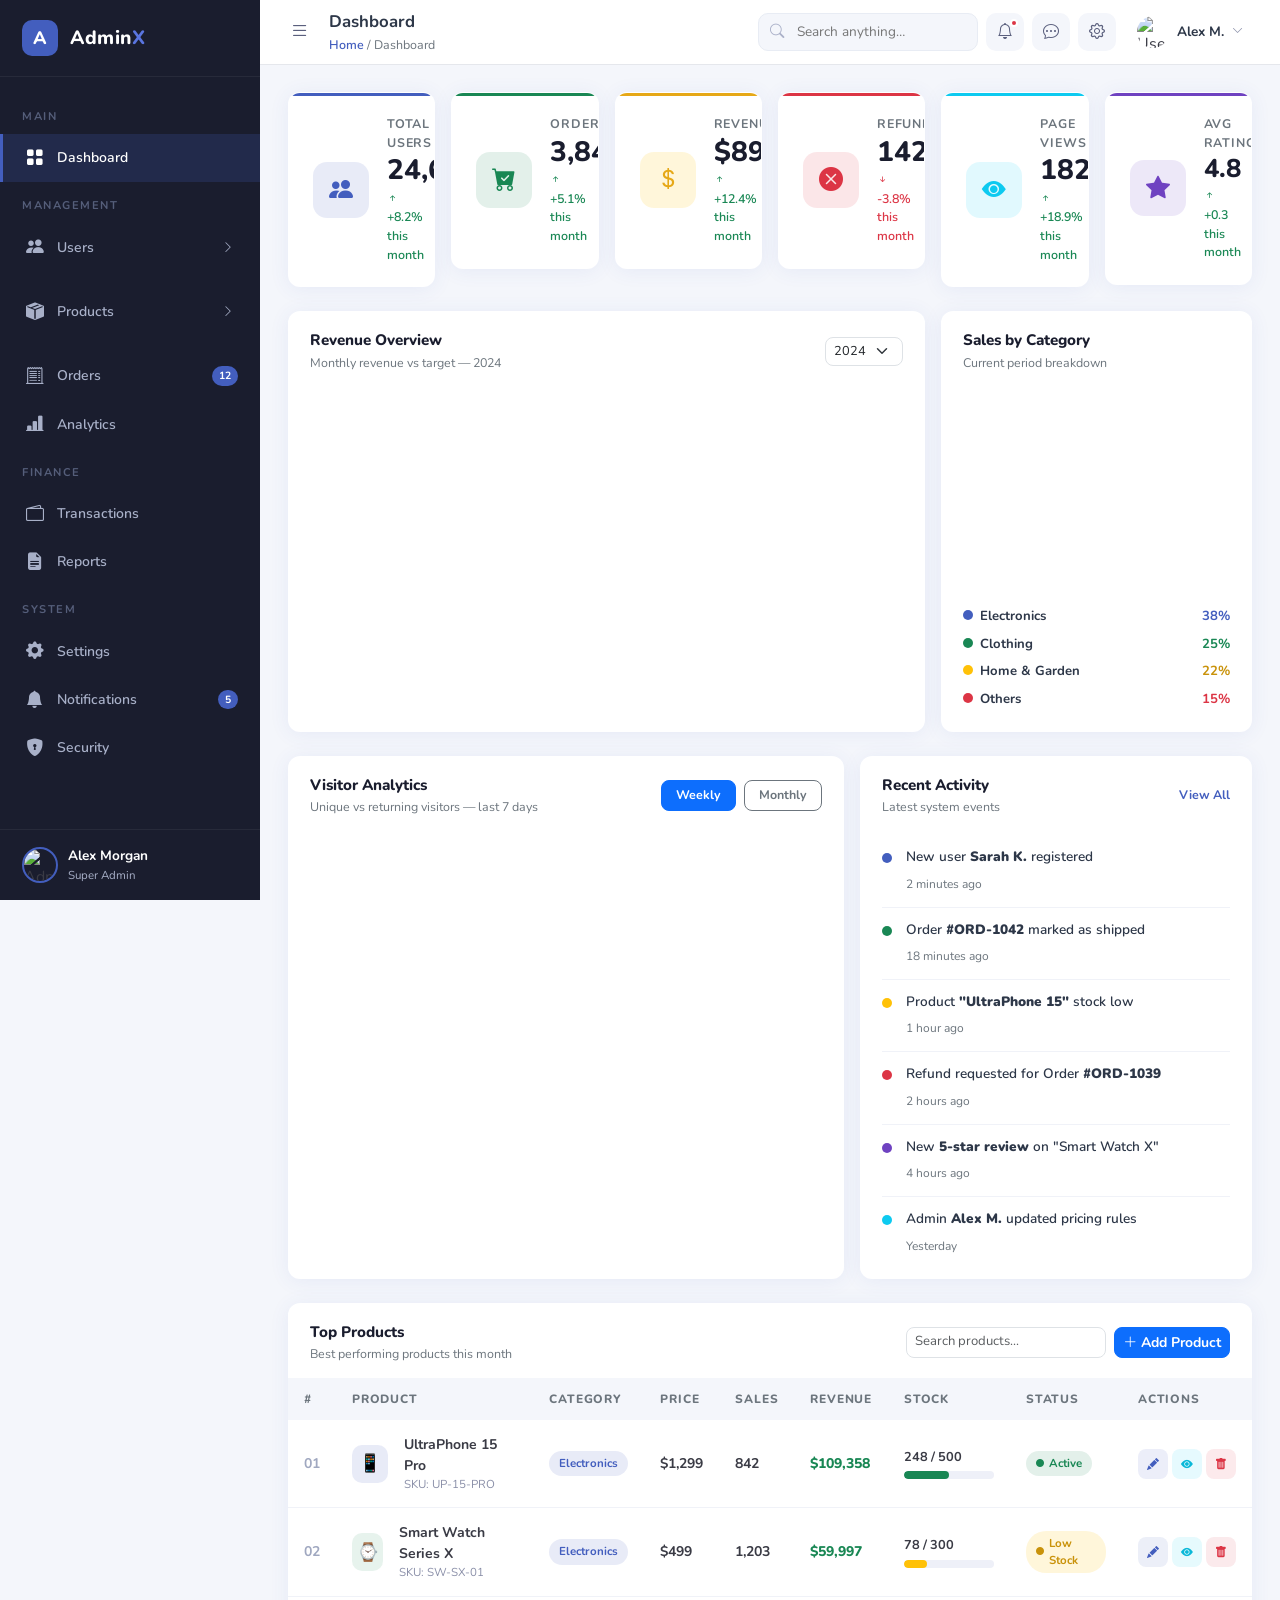
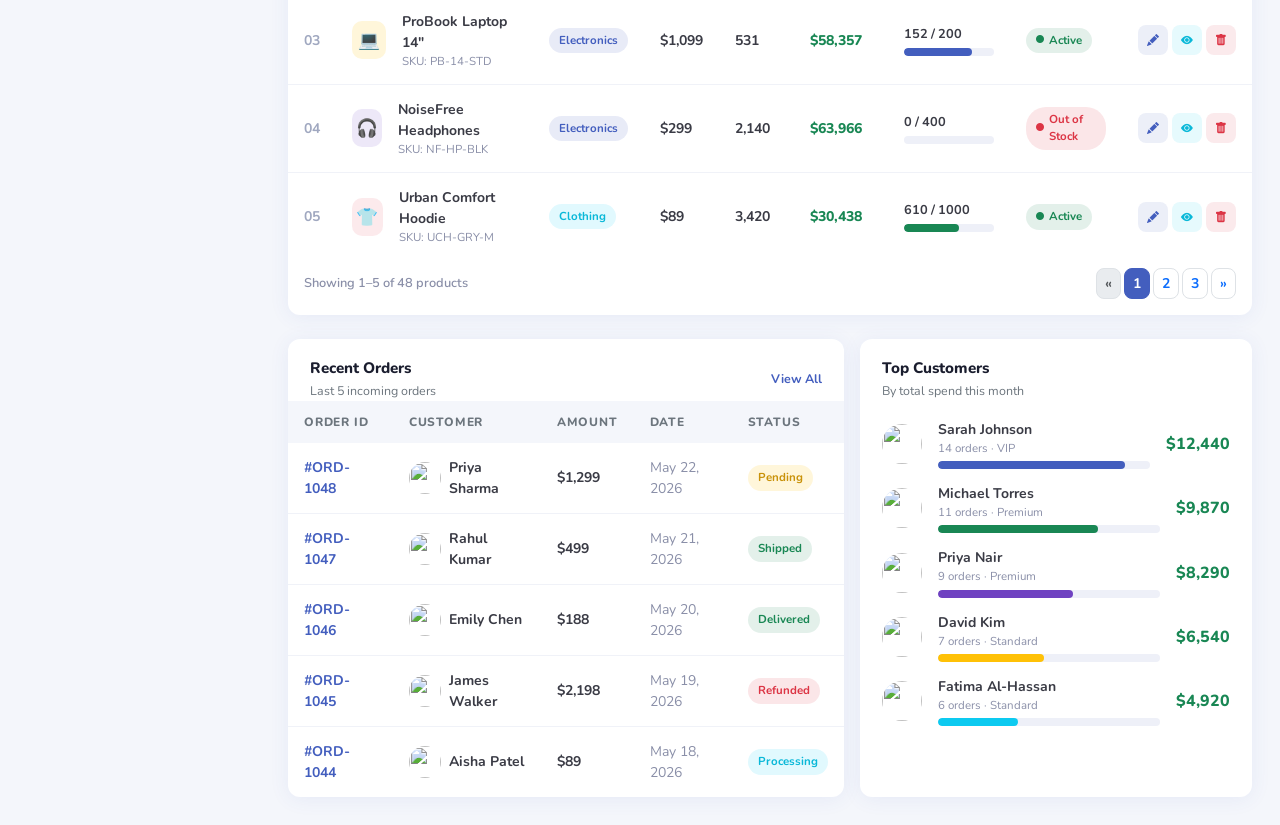
==== dashboard.html @ 07b55ab6 "Initial project upload" ====
<!DOCTYPE html>
<html lang="en">
<head>
  <meta charset="UTF-8" />
  <meta name="viewport" content="width=device-width, initial-scale=1.0" />
  <title>Dashboard – AdminX</title>

  <!-- Google Fonts -->
  <link rel="preconnect" href="https://fonts.googleapis.com" />
  <link rel="preconnect" href="https://fonts.gstatic.com" crossorigin />
  <link href="https://fonts.googleapis.com/css2?family=Nunito:wght@400;500;600;700;800&display=swap" rel="stylesheet" />

  <!-- Bootstrap 5 -->
  <link href="https://cdn.jsdelivr.net/npm/bootstrap@5.3.3/dist/css/bootstrap.min.css" rel="stylesheet" />
  <!-- Bootstrap Icons -->
  <link href="https://cdn.jsdelivr.net/npm/bootstrap-icons@1.11.3/font/bootstrap-icons.min.css" rel="stylesheet" />

  <!-- Custom CSS -->
  <link rel="stylesheet" href="css/style.css" />
</head>
<body>

<!-- Sidebar Overlay (mobile) -->
<div class="sidebar-overlay" id="sidebarOverlay"></div>

<!-- ===== SIDEBAR ===== -->
<aside id="sidebar">
  <div class="sidebar-brand">
    <div class="brand-logo">A</div>
    <div class="brand-name">Admin<span>X</span></div>
  </div>

  <nav class="sidebar-menu">
    <div class="menu-section-title">Main</div>

    <div class="sidebar-item">
      <a href="dashboard.html" class="sidebar-link active">
        <i class="bi bi-grid-fill"></i>
        <span>Dashboard</span>
      </a>
    </div>

    <div class="menu-section-title">Management</div>

    <div class="sidebar-item">
      <a href="#" class="sidebar-link" data-submenu>
        <i class="bi bi-people-fill"></i>
        <span>Users</span>
        <i class="bi bi-chevron-right arrow"></i>
      </a>
      <ul class="sidebar-submenu">
        <li class="sidebar-item"><a href="#" class="sidebar-link"><span>All Users</span></a></li>
        <li class="sidebar-item"><a href="#" class="sidebar-link"><span>Add User</span></a></li>
        <li class="sidebar-item"><a href="#" class="sidebar-link"><span>Roles</span></a></li>
      </ul>
    </div>

    <div class="sidebar-item">
      <a href="#" class="sidebar-link" data-submenu>
        <i class="bi bi-box-seam-fill"></i>
        <span>Products</span>
        <i class="bi bi-chevron-right arrow"></i>
      </a>
      <ul class="sidebar-submenu">
        <li class="sidebar-item"><a href="#" class="sidebar-link"><span>Product List</span></a></li>
        <li class="sidebar-item"><a href="#" class="sidebar-link"><span>Add Product</span></a></li>
        <li class="sidebar-item"><a href="#" class="sidebar-link"><span>Categories</span></a></li>
      </ul>
    </div>

    <div class="sidebar-item">
      <a href="#" class="sidebar-link">
        <i class="bi bi-receipt-cutoff"></i>
        <span>Orders</span>
        <span class="badge-sidebar">12</span>
      </a>
    </div>

    <div class="sidebar-item">
      <a href="#" class="sidebar-link">
        <i class="bi bi-bar-chart-line-fill"></i>
        <span>Analytics</span>
      </a>
    </div>

    <div class="menu-section-title">Finance</div>

    <div class="sidebar-item">
      <a href="#" class="sidebar-link">
        <i class="bi bi-wallet2"></i>
        <span>Transactions</span>
      </a>
    </div>

    <div class="sidebar-item">
      <a href="#" class="sidebar-link">
        <i class="bi bi-file-earmark-text-fill"></i>
        <span>Reports</span>
      </a>
    </div>

    <div class="menu-section-title">System</div>

    <div class="sidebar-item">
      <a href="#" class="sidebar-link">
        <i class="bi bi-gear-fill"></i>
        <span>Settings</span>
      </a>
    </div>

    <div class="sidebar-item">
      <a href="#" class="sidebar-link">
        <i class="bi bi-bell-fill"></i>
        <span>Notifications</span>
        <span class="badge-sidebar">5</span>
      </a>
    </div>

    <div class="sidebar-item">
      <a href="#" class="sidebar-link">
        <i class="bi bi-shield-lock-fill"></i>
        <span>Security</span>
      </a>
    </div>
  </nav>

  <div class="sidebar-footer">
    <div class="sidebar-user">
      <img src="https://i.pravatar.cc/80?img=12" alt="Admin" />
      <div class="user-info">
        <div class="name">Alex Morgan</div>
        <div class="role">Super Admin</div>
      </div>
    </div>
  </div>
</aside>
<!-- ===== END SIDEBAR ===== -->

<!-- ===== MAIN CONTENT ===== -->
<div id="main-content">

  <!-- ── TOPBAR ── -->
  <header id="topbar">
    <div class="topbar-left">
      <button class="sidebar-toggle" id="sidebarToggle" data-bs-toggle="tooltip" title="Toggle Sidebar">
        <i class="bi bi-list"></i>
      </button>
      <div>
        <div class="page-title">Dashboard</div>
        <div class="breadcrumb-custom">
          <a href="#">Home</a> / <span>Dashboard</span>
        </div>
      </div>
    </div>

    <div class="topbar-right">
      <div class="topbar-search">
        <i class="bi bi-search"></i>
        <input type="text" placeholder="Search anything…" />
      </div>

      <!-- Notifications -->
      <div style="position:relative;">
        <button class="topbar-btn" id="notifBtn" data-bs-toggle="tooltip" title="Notifications">
          <i class="bi bi-bell"></i>
          <span class="notif-dot"></span>
        </button>
        <div class="notif-dropdown" id="notifDropdown">
          <div class="notif-header">
            <h6>Notifications</h6>
            <a href="#">Mark all read</a>
          </div>
          <div class="notif-item">
            <div class="notif-icon" style="background:rgba(67,94,190,.12);color:#435ebe;">
              <i class="bi bi-person-check-fill"></i>
            </div>
            <div class="notif-text">
              <p>New user registered</p>
              <span>2 minutes ago</span>
            </div>
          </div>
          <div class="notif-item">
            <div class="notif-icon" style="background:rgba(25,135,84,.12);color:#198754;">
              <i class="bi bi-cart-check-fill"></i>
            </div>
            <div class="notif-text">
              <p>Order #1042 confirmed</p>
              <span>15 minutes ago</span>
            </div>
          </div>
          <div class="notif-item">
            <div class="notif-icon" style="background:rgba(220,53,69,.12);color:#dc3545;">
              <i class="bi bi-exclamation-triangle-fill"></i>
            </div>
            <div class="notif-text">
              <p>Server CPU spike detected</p>
              <span>1 hour ago</span>
            </div>
          </div>
          <div class="notif-item">
            <div class="notif-icon" style="background:rgba(255,193,7,.15);color:#e6a817;">
              <i class="bi bi-star-fill"></i>
            </div>
            <div class="notif-text">
              <p>New 5-star review received</p>
              <span>3 hours ago</span>
            </div>
          </div>
          <div style="padding:10px 18px; text-align:center;">
            <a href="#" style="font-size:.8rem;color:var(--primary);font-weight:700;">View all notifications</a>
          </div>
        </div>
      </div>

      <a href="#" class="topbar-btn" data-bs-toggle="tooltip" title="Messages">
        <i class="bi bi-chat-dots"></i>
      </a>
      <a href="#" class="topbar-btn" data-bs-toggle="tooltip" title="Settings">
        <i class="bi bi-gear"></i>
      </a>

      <div class="topbar-user">
        <img src="https://i.pravatar.cc/80?img=12" alt="User" />
        <span class="uname d-none d-sm-inline">Alex M.</span>
        <i class="bi bi-chevron-down" style="font-size:.7rem;color:#8a8fa8;"></i>
      </div>
    </div>
  </header>
  <!-- ── END TOPBAR ── -->

  <!-- ── PAGE CONTENT ── -->
  <main class="page-content">

    <!-- ══ ROW 1: STAT CARDS ══ -->
    <div class="row g-3 mb-4">
      <div class="col-6 col-xl-2">
        <div class="stat-card stat-primary">
          <div class="stat-icon"><i class="bi bi-people-fill"></i></div>
          <div class="stat-body">
            <div class="stat-label">Total Users</div>
            <div class="stat-value" data-target="24,680" data-prefix="">0</div>
            <div class="stat-change up"><i class="bi bi-arrow-up-short"></i>+8.2% this month</div>
          </div>
        </div>
      </div>
      <div class="col-6 col-xl-2">
        <div class="stat-card stat-success">
          <div class="stat-icon"><i class="bi bi-cart-check-fill"></i></div>
          <div class="stat-body">
            <div class="stat-label">Orders</div>
            <div class="stat-value" data-target="3842">0</div>
            <div class="stat-change up"><i class="bi bi-arrow-up-short"></i>+5.1% this month</div>
          </div>
        </div>
      </div>
      <div class="col-6 col-xl-2">
        <div class="stat-card stat-warning">
          <div class="stat-icon"><i class="bi bi-currency-dollar"></i></div>
          <div class="stat-body">
            <div class="stat-label">Revenue</div>
            <div class="stat-value" data-target="89240" data-prefix="$">0</div>
            <div class="stat-change up"><i class="bi bi-arrow-up-short"></i>+12.4% this month</div>
          </div>
        </div>
      </div>
      <div class="col-6 col-xl-2">
        <div class="stat-card stat-danger">
          <div class="stat-icon"><i class="bi bi-x-circle-fill"></i></div>
          <div class="stat-body">
            <div class="stat-label">Refunds</div>
            <div class="stat-value" data-target="142">0</div>
            <div class="stat-change down"><i class="bi bi-arrow-down-short"></i>-3.8% this month</div>
          </div>
        </div>
      </div>
      <div class="col-6 col-xl-2">
        <div class="stat-card stat-info">
          <div class="stat-icon"><i class="bi bi-eye-fill"></i></div>
          <div class="stat-body">
            <div class="stat-label">Page Views</div>
            <div class="stat-value" data-target="182000">0</div>
            <div class="stat-change up"><i class="bi bi-arrow-up-short"></i>+18.9% this month</div>
          </div>
        </div>
      </div>
      <div class="col-6 col-xl-2">
        <div class="stat-card stat-purple">
          <div class="stat-icon"><i class="bi bi-star-fill"></i></div>
          <div class="stat-body">
            <div class="stat-label">Avg Rating</div>
            <div class="stat-value" data-target="4.8" style="font-size:1.6rem;">0</div>
            <div class="stat-change up"><i class="bi bi-arrow-up-short"></i>+0.3 this month</div>
          </div>
        </div>
      </div>
    </div>

    <!-- ══ ROW 2: REVENUE CHART + DONUT ══ -->
    <div class="row g-3 mb-4">
      <div class="col-lg-8">
        <div class="card-custom h-100">
          <div class="card-header-custom">
            <div>
              <div class="card-title">Revenue Overview</div>
              <div class="card-subtitle">Monthly revenue vs target — 2024</div>
            </div>
            <div class="d-flex gap-2">
              <select class="form-select form-select-sm" style="width:auto;font-family:Nunito;font-size:.8rem;border-radius:8px;">
                <option>2024</option>
                <option>2023</option>
              </select>
            </div>
          </div>
          <div class="card-body-custom">
            <div class="chart-wrap" style="height:260px;">
              <canvas id="revenueChart"></canvas>
            </div>
          </div>
        </div>
      </div>

      <div class="col-lg-4">
        <div class="card-custom h-100">
          <div class="card-header-custom">
            <div>
              <div class="card-title">Sales by Category</div>
              <div class="card-subtitle">Current period breakdown</div>
            </div>
          </div>
          <div class="card-body-custom d-flex flex-column align-items-center">
            <div class="chart-wrap" style="height:200px;width:200px;">
              <canvas id="donutChart"></canvas>
            </div>
            <div class="w-100 mt-3">
              <div class="d-flex justify-content-between align-items-center mb-2">
                <span style="font-size:.82rem;font-weight:700;color:#2d3748;"><span style="display:inline-block;width:10px;height:10px;border-radius:50%;background:#435ebe;margin-right:7px;"></span>Electronics</span>
                <span style="font-size:.82rem;font-weight:700;color:#435ebe;">38%</span>
              </div>
              <div class="d-flex justify-content-between align-items-center mb-2">
                <span style="font-size:.82rem;font-weight:700;color:#2d3748;"><span style="display:inline-block;width:10px;height:10px;border-radius:50%;background:#198754;margin-right:7px;"></span>Clothing</span>
                <span style="font-size:.82rem;font-weight:700;color:#198754;">25%</span>
              </div>
              <div class="d-flex justify-content-between align-items-center mb-2">
                <span style="font-size:.82rem;font-weight:700;color:#2d3748;"><span style="display:inline-block;width:10px;height:10px;border-radius:50%;background:#ffc107;margin-right:7px;"></span>Home &amp; Garden</span>
                <span style="font-size:.82rem;font-weight:700;color:#c9920a;">22%</span>
              </div>
              <div class="d-flex justify-content-between align-items-center">
                <span style="font-size:.82rem;font-weight:700;color:#2d3748;"><span style="display:inline-block;width:10px;height:10px;border-radius:50%;background:#dc3545;margin-right:7px;"></span>Others</span>
                <span style="font-size:.82rem;font-weight:700;color:#dc3545;">15%</span>
              </div>
            </div>
          </div>
        </div>
      </div>
    </div>

    <!-- ══ ROW 3: VISITORS CHART + ACTIVITY ══ -->
    <div class="row g-3 mb-4">
      <div class="col-lg-7">
        <div class="card-custom h-100">
          <div class="card-header-custom">
            <div>
              <div class="card-title">Visitor Analytics</div>
              <div class="card-subtitle">Unique vs returning visitors — last 7 days</div>
            </div>
            <div class="d-flex gap-2">
              <button class="btn btn-sm btn-primary" style="border-radius:8px;font-family:Nunito;font-weight:700;font-size:.78rem;padding:5px 14px;">Weekly</button>
              <button class="btn btn-sm btn-outline-secondary" style="border-radius:8px;font-family:Nunito;font-weight:700;font-size:.78rem;padding:5px 14px;">Monthly</button>
            </div>
          </div>
          <div class="card-body-custom">
            <div class="chart-wrap" style="height:220px;">
              <canvas id="visitorsChart"></canvas>
            </div>
          </div>
        </div>
      </div>

      <div class="col-lg-5">
        <div class="card-custom h-100">
          <div class="card-header-custom">
            <div>
              <div class="card-title">Recent Activity</div>
              <div class="card-subtitle">Latest system events</div>
            </div>
            <a href="#" style="font-size:.78rem;color:var(--primary);font-weight:700;">View All</a>
          </div>
          <div class="card-body-custom">
            <div class="activity-item">
              <div class="activity-dot" style="background:#435ebe;"></div>
              <div class="activity-content">
                <p>New user <strong>Sarah K.</strong> registered</p>
                <span>2 minutes ago</span>
              </div>
            </div>
            <div class="activity-item">
              <div class="activity-dot" style="background:#198754;"></div>
              <div class="activity-content">
                <p>Order <strong>#ORD-1042</strong> marked as shipped</p>
                <span>18 minutes ago</span>
              </div>
            </div>
            <div class="activity-item">
              <div class="activity-dot" style="background:#ffc107;"></div>
              <div class="activity-content">
                <p>Product <strong>"UltraPhone 15"</strong> stock low</p>
                <span>1 hour ago</span>
              </div>
            </div>
            <div class="activity-item">
              <div class="activity-dot" style="background:#dc3545;"></div>
              <div class="activity-content">
                <p>Refund requested for Order <strong>#ORD-1039</strong></p>
                <span>2 hours ago</span>
              </div>
            </div>
            <div class="activity-item">
              <div class="activity-dot" style="background:#6f42c1;"></div>
              <div class="activity-content">
                <p>New <strong>5-star review</strong> on "Smart Watch X"</p>
                <span>4 hours ago</span>
              </div>
            </div>
            <div class="activity-item">
              <div class="activity-dot" style="background:#0dcaf0;"></div>
              <div class="activity-content">
                <p>Admin <strong>Alex M.</strong> updated pricing rules</p>
                <span>Yesterday</span>
              </div>
            </div>
          </div>
        </div>
      </div>
    </div>

    <!-- ══ ROW 4: TOP PRODUCTS TABLE ══ -->
    <div class="row g-3 mb-4">
      <div class="col-12">
        <div class="card-custom">
          <div class="card-header-custom mb-0" style="padding-bottom:14px;">
            <div>
              <div class="card-title">Top Products</div>
              <div class="card-subtitle">Best performing products this month</div>
            </div>
            <div class="d-flex gap-2">
              <input type="text" class="form-control form-control-sm" placeholder="Search products…" style="width:200px;border-radius:8px;font-family:Nunito;font-size:.82rem;" />
              <button class="btn btn-primary btn-sm" style="border-radius:8px;font-family:Nunito;font-weight:700;white-space:nowrap;">
                <i class="bi bi-plus-lg me-1"></i>Add Product
              </button>
            </div>
          </div>
          <div style="overflow-x:auto;">
            <table class="table-custom">
              <thead>
                <tr>
                  <th>#</th>
                  <th>Product</th>
                  <th>Category</th>
                  <th>Price</th>
                  <th>Sales</th>
                  <th>Revenue</th>
                  <th>Stock</th>
                  <th>Status</th>
                  <th>Actions</th>
                </tr>
              </thead>
              <tbody>
                <tr>
                  <td style="color:#a0a8c0;font-weight:700;">01</td>
                  <td>
                    <div class="d-flex align-items-center gap-3">
                      <div style="width:38px;height:38px;background:rgba(67,94,190,.12);border-radius:10px;display:flex;align-items:center;justify-content:center;font-size:1.1rem;">📱</div>
                      <div>
                        <div style="font-weight:700;font-size:.875rem;">UltraPhone 15 Pro</div>
                        <div style="font-size:.72rem;color:#8a8fa8;">SKU: UP-15-PRO</div>
                      </div>
                    </div>
                  </td>
                  <td><span class="badge-custom badge-primary-soft">Electronics</span></td>
                  <td style="font-weight:700;">$1,299</td>
                  <td style="font-weight:700;">842</td>
                  <td style="font-weight:800;color:#198754;">$109,358</td>
                  <td>
                    <div style="font-size:.8rem;font-weight:700;margin-bottom:4px;">248 / 500</div>
                    <div class="progress-custom" style="width:90px;">
                      <div class="progress-bar-custom" style="width:49.6%;background:#198754;"></div>
                    </div>
                  </td>
                  <td><span class="badge-custom badge-success-soft"><i class="bi bi-circle-fill" style="font-size:.5rem;"></i> Active</span></td>
                  <td>
                    <div class="d-flex gap-1">
                      <button class="btn btn-sm" style="width:30px;height:30px;padding:0;border-radius:8px;background:rgba(67,94,190,.1);color:#435ebe;border:none;" title="Edit"><i class="bi bi-pencil-fill" style="font-size:.75rem;"></i></button>
                      <button class="btn btn-sm" style="width:30px;height:30px;padding:0;border-radius:8px;background:rgba(13,202,240,.1);color:#0ab8d8;border:none;" title="View"><i class="bi bi-eye-fill" style="font-size:.75rem;"></i></button>
                      <button class="btn btn-sm" style="width:30px;height:30px;padding:0;border-radius:8px;background:rgba(220,53,69,.1);color:#dc3545;border:none;" title="Delete"><i class="bi bi-trash-fill" style="font-size:.75rem;"></i></button>
                    </div>
                  </td>
                </tr>
                <tr>
                  <td style="color:#a0a8c0;font-weight:700;">02</td>
                  <td>
                    <div class="d-flex align-items-center gap-3">
                      <div style="width:38px;height:38px;background:rgba(25,135,84,.1);border-radius:10px;display:flex;align-items:center;justify-content:center;font-size:1.1rem;">⌚</div>
                      <div>
                        <div style="font-weight:700;font-size:.875rem;">Smart Watch Series X</div>
                        <div style="font-size:.72rem;color:#8a8fa8;">SKU: SW-SX-01</div>
                      </div>
                    </div>
                  </td>
                  <td><span class="badge-custom badge-primary-soft">Electronics</span></td>
                  <td style="font-weight:700;">$499</td>
                  <td style="font-weight:700;">1,203</td>
                  <td style="font-weight:800;color:#198754;">$59,997</td>
                  <td>
                    <div style="font-size:.8rem;font-weight:700;margin-bottom:4px;">78 / 300</div>
                    <div class="progress-custom" style="width:90px;">
                      <div class="progress-bar-custom" style="width:26%;background:#ffc107;"></div>
                    </div>
                  </td>
                  <td><span class="badge-custom badge-warning-soft"><i class="bi bi-circle-fill" style="font-size:.5rem;"></i> Low Stock</span></td>
                  <td>
                    <div class="d-flex gap-1">
                      <button class="btn btn-sm" style="width:30px;height:30px;padding:0;border-radius:8px;background:rgba(67,94,190,.1);color:#435ebe;border:none;"><i class="bi bi-pencil-fill" style="font-size:.75rem;"></i></button>
                      <button class="btn btn-sm" style="width:30px;height:30px;padding:0;border-radius:8px;background:rgba(13,202,240,.1);color:#0ab8d8;border:none;"><i class="bi bi-eye-fill" style="font-size:.75rem;"></i></button>
                      <button class="btn btn-sm" style="width:30px;height:30px;padding:0;border-radius:8px;background:rgba(220,53,69,.1);color:#dc3545;border:none;"><i class="bi bi-trash-fill" style="font-size:.75rem;"></i></button>
                    </div>
                  </td>
                </tr>
                <tr>
                  <td style="color:#a0a8c0;font-weight:700;">03</td>
                  <td>
                    <div class="d-flex align-items-center gap-3">
                      <div style="width:38px;height:38px;background:rgba(255,193,7,.15);border-radius:10px;display:flex;align-items:center;justify-content:center;font-size:1.1rem;">💻</div>
                      <div>
                        <div style="font-weight:700;font-size:.875rem;">ProBook Laptop 14"</div>
                        <div style="font-size:.72rem;color:#8a8fa8;">SKU: PB-14-STD</div>
                      </div>
                    </div>
                  </td>
                  <td><span class="badge-custom badge-primary-soft">Electronics</span></td>
                  <td style="font-weight:700;">$1,099</td>
                  <td style="font-weight:700;">531</td>
                  <td style="font-weight:800;color:#198754;">$58,357</td>
                  <td>
                    <div style="font-size:.8rem;font-weight:700;margin-bottom:4px;">152 / 200</div>
                    <div class="progress-custom" style="width:90px;">
                      <div class="progress-bar-custom" style="width:76%;background:#435ebe;"></div>
                    </div>
                  </td>
                  <td><span class="badge-custom badge-success-soft"><i class="bi bi-circle-fill" style="font-size:.5rem;"></i> Active</span></td>
                  <td>
                    <div class="d-flex gap-1">
                      <button class="btn btn-sm" style="width:30px;height:30px;padding:0;border-radius:8px;background:rgba(67,94,190,.1);color:#435ebe;border:none;"><i class="bi bi-pencil-fill" style="font-size:.75rem;"></i></button>
                      <button class="btn btn-sm" style="width:30px;height:30px;padding:0;border-radius:8px;background:rgba(13,202,240,.1);color:#0ab8d8;border:none;"><i class="bi bi-eye-fill" style="font-size:.75rem;"></i></button>
                      <button class="btn btn-sm" style="width:30px;height:30px;padding:0;border-radius:8px;background:rgba(220,53,69,.1);color:#dc3545;border:none;"><i class="bi bi-trash-fill" style="font-size:.75rem;"></i></button>
                    </div>
                  </td>
                </tr>
                <tr>
                  <td style="color:#a0a8c0;font-weight:700;">04</td>
                  <td>
                    <div class="d-flex align-items-center gap-3">
                      <div style="width:38px;height:38px;background:rgba(111,66,193,.12);border-radius:10px;display:flex;align-items:center;justify-content:center;font-size:1.1rem;">🎧</div>
                      <div>
                        <div style="font-weight:700;font-size:.875rem;">NoiseFree Headphones</div>
                        <div style="font-size:.72rem;color:#8a8fa8;">SKU: NF-HP-BLK</div>
                      </div>
                    </div>
                  </td>
                  <td><span class="badge-custom badge-primary-soft">Electronics</span></td>
                  <td style="font-weight:700;">$299</td>
                  <td style="font-weight:700;">2,140</td>
                  <td style="font-weight:800;color:#198754;">$63,966</td>
                  <td>
                    <div style="font-size:.8rem;font-weight:700;margin-bottom:4px;">0 / 400</div>
                    <div class="progress-custom" style="width:90px;">
                      <div class="progress-bar-custom" style="width:0%;background:#dc3545;"></div>
                    </div>
                  </td>
                  <td><span class="badge-custom badge-danger-soft"><i class="bi bi-circle-fill" style="font-size:.5rem;"></i> Out of Stock</span></td>
                  <td>
                    <div class="d-flex gap-1">
                      <button class="btn btn-sm" style="width:30px;height:30px;padding:0;border-radius:8px;background:rgba(67,94,190,.1);color:#435ebe;border:none;"><i class="bi bi-pencil-fill" style="font-size:.75rem;"></i></button>
                      <button class="btn btn-sm" style="width:30px;height:30px;padding:0;border-radius:8px;background:rgba(13,202,240,.1);color:#0ab8d8;border:none;"><i class="bi bi-eye-fill" style="font-size:.75rem;"></i></button>
                      <button class="btn btn-sm" style="width:30px;height:30px;padding:0;border-radius:8px;background:rgba(220,53,69,.1);color:#dc3545;border:none;"><i class="bi bi-trash-fill" style="font-size:.75rem;"></i></button>
                    </div>
                  </td>
                </tr>
                <tr>
                  <td style="color:#a0a8c0;font-weight:700;">05</td>
                  <td>
                    <div class="d-flex align-items-center gap-3">
                      <div style="width:38px;height:38px;background:rgba(220,53,69,.1);border-radius:10px;display:flex;align-items:center;justify-content:center;font-size:1.1rem;">👕</div>
                      <div>
                        <div style="font-weight:700;font-size:.875rem;">Urban Comfort Hoodie</div>
                        <div style="font-size:.72rem;color:#8a8fa8;">SKU: UCH-GRY-M</div>
                      </div>
                    </div>
                  </td>
                  <td><span class="badge-custom badge-info-soft">Clothing</span></td>
                  <td style="font-weight:700;">$89</td>
                  <td style="font-weight:700;">3,420</td>
                  <td style="font-weight:800;color:#198754;">$30,438</td>
                  <td>
                    <div style="font-size:.8rem;font-weight:700;margin-bottom:4px;">610 / 1000</div>
                    <div class="progress-custom" style="width:90px;">
                      <div class="progress-bar-custom" style="width:61%;background:#198754;"></div>
                    </div>
                  </td>
                  <td><span class="badge-custom badge-success-soft"><i class="bi bi-circle-fill" style="font-size:.5rem;"></i> Active</span></td>
                  <td>
                    <div class="d-flex gap-1">
                      <button class="btn btn-sm" style="width:30px;height:30px;padding:0;border-radius:8px;background:rgba(67,94,190,.1);color:#435ebe;border:none;"><i class="bi bi-pencil-fill" style="font-size:.75rem;"></i></button>
                      <button class="btn btn-sm" style="width:30px;height:30px;padding:0;border-radius:8px;background:rgba(13,202,240,.1);color:#0ab8d8;border:none;"><i class="bi bi-eye-fill" style="font-size:.75rem;"></i></button>
                      <button class="btn btn-sm" style="width:30px;height:30px;padding:0;border-radius:8px;background:rgba(220,53,69,.1);color:#dc3545;border:none;"><i class="bi bi-trash-fill" style="font-size:.75rem;"></i></button>
                    </div>
                  </td>
                </tr>
              </tbody>
            </table>
          </div>
          <!-- Pagination -->
          <div class="d-flex justify-content-between align-items-center px-3 pb-3 pt-2" style="flex-wrap:wrap;gap:10px;">
            <div style="font-size:.8rem;color:#8a8fa8;font-weight:600;">Showing 1–5 of 48 products</div>
            <nav>
              <ul class="pagination pagination-sm mb-0" style="gap:4px;">
                <li class="page-item disabled"><a class="page-link" href="#" style="border-radius:8px;font-family:Nunito;font-weight:700;">&laquo;</a></li>
                <li class="page-item active"><a class="page-link" href="#" style="border-radius:8px;font-family:Nunito;font-weight:700;background:#435ebe;border-color:#435ebe;">1</a></li>
                <li class="page-item"><a class="page-link" href="#" style="border-radius:8px;font-family:Nunito;font-weight:700;">2</a></li>
                <li class="page-item"><a class="page-link" href="#" style="border-radius:8px;font-family:Nunito;font-weight:700;">3</a></li>
                <li class="page-item"><a class="page-link" href="#" style="border-radius:8px;font-family:Nunito;font-weight:700;">&raquo;</a></li>
              </ul>
            </nav>
          </div>
        </div>
      </div>
    </div>

    <!-- ══ ROW 5: RECENT ORDERS + TOP USERS ══ -->
    <div class="row g-3">
      <div class="col-lg-7">
        <div class="card-custom">
          <div class="card-header-custom">
            <div>
              <div class="card-title">Recent Orders</div>
              <div class="card-subtitle">Last 5 incoming orders</div>
            </div>
            <a href="#" style="font-size:.78rem;color:var(--primary);font-weight:700;">View All</a>
          </div>
          <div style="overflow-x:auto;">
            <table class="table-custom">
              <thead>
                <tr>
                  <th>Order ID</th>
                  <th>Customer</th>
                  <th>Amount</th>
                  <th>Date</th>
                  <th>Status</th>
                </tr>
              </thead>
              <tbody>
                <tr>
                  <td style="font-weight:700;color:var(--primary);">#ORD-1048</td>
                  <td>
                    <div class="d-flex align-items-center gap-2">
                      <img src="https://i.pravatar.cc/40?img=1" class="avatar avatar-sm" alt="">
                      <span style="font-weight:700;">Priya Sharma</span>
                    </div>
                  </td>
                  <td style="font-weight:700;">$1,299</td>
                  <td style="color:#8a8fa8;">May 22, 2026</td>
                  <td><span class="badge-custom badge-warning-soft">Pending</span></td>
                </tr>
                <tr>
                  <td style="font-weight:700;color:var(--primary);">#ORD-1047</td>
                  <td>
                    <div class="d-flex align-items-center gap-2">
                      <img src="https://i.pravatar.cc/40?img=5" class="avatar avatar-sm" alt="">
                      <span style="font-weight:700;">Rahul Kumar</span>
                    </div>
                  </td>
                  <td style="font-weight:700;">$499</td>
                  <td style="color:#8a8fa8;">May 21, 2026</td>
                  <td><span class="badge-custom badge-success-soft">Shipped</span></td>
                </tr>
                <tr>
                  <td style="font-weight:700;color:var(--primary);">#ORD-1046</td>
                  <td>
                    <div class="d-flex align-items-center gap-2">
                      <img src="https://i.pravatar.cc/40?img=8" class="avatar avatar-sm" alt="">
                      <span style="font-weight:700;">Emily Chen</span>
                    </div>
                  </td>
                  <td style="font-weight:700;">$188</td>
                  <td style="color:#8a8fa8;">May 20, 2026</td>
                  <td><span class="badge-custom badge-success-soft">Delivered</span></td>
                </tr>
                <tr>
                  <td style="font-weight:700;color:var(--primary);">#ORD-1045</td>
                  <td>
                    <div class="d-flex align-items-center gap-2">
                      <img src="https://i.pravatar.cc/40?img=11" class="avatar avatar-sm" alt="">
                      <span style="font-weight:700;">James Walker</span>
                    </div>
                  </td>
                  <td style="font-weight:700;">$2,198</td>
                  <td style="color:#8a8fa8;">May 19, 2026</td>
                  <td><span class="badge-custom badge-danger-soft">Refunded</span></td>
                </tr>
                <tr>
                  <td style="font-weight:700;color:var(--primary);">#ORD-1044</td>
                  <td>
                    <div class="d-flex align-items-center gap-2">
                      <img src="https://i.pravatar.cc/40?img=15" class="avatar avatar-sm" alt="">
                      <span style="font-weight:700;">Aisha Patel</span>
                    </div>
                  </td>
                  <td style="font-weight:700;">$89</td>
                  <td style="color:#8a8fa8;">May 18, 2026</td>
                  <td><span class="badge-custom badge-info-soft">Processing</span></td>
                </tr>
              </tbody>
            </table>
          </div>
        </div>
      </div>

      <div class="col-lg-5">
        <div class="card-custom h-100">
          <div class="card-header-custom">
            <div>
              <div class="card-title">Top Customers</div>
              <div class="card-subtitle">By total spend this month</div>
            </div>
          </div>
          <div class="card-body-custom">
            <div style="display:flex;flex-direction:column;gap:14px;">
              <div class="d-flex align-items-center gap-3">
                <img src="https://i.pravatar.cc/48?img=20" class="avatar avatar-md" alt="">
                <div style="flex:1;min-width:0;">
                  <div style="font-weight:700;font-size:.875rem;">Sarah Johnson</div>
                  <div style="font-size:.72rem;color:#8a8fa8;">14 orders · VIP</div>
                  <div class="progress-custom mt-1"><div class="progress-bar-custom" style="width:88%;background:#435ebe;"></div></div>
                </div>
                <div style="font-weight:800;color:#198754;white-space:nowrap;">$12,440</div>
              </div>
              <div class="d-flex align-items-center gap-3">
                <img src="https://i.pravatar.cc/48?img=25" class="avatar avatar-md" alt="">
                <div style="flex:1;min-width:0;">
                  <div style="font-weight:700;font-size:.875rem;">Michael Torres</div>
                  <div style="font-size:.72rem;color:#8a8fa8;">11 orders · Premium</div>
                  <div class="progress-custom mt-1"><div class="progress-bar-custom" style="width:72%;background:#198754;"></div></div>
                </div>
                <div style="font-weight:800;color:#198754;white-space:nowrap;">$9,870</div>
              </div>
              <div class="d-flex align-items-center gap-3">
                <img src="https://i.pravatar.cc/48?img=30" class="avatar avatar-md" alt="">
                <div style="flex:1;min-width:0;">
                  <div style="font-weight:700;font-size:.875rem;">Priya Nair</div>
                  <div style="font-size:.72rem;color:#8a8fa8;">9 orders · Premium</div>
                  <div class="progress-custom mt-1"><div class="progress-bar-custom" style="width:61%;background:#6f42c1;"></div></div>
                </div>
                <div style="font-weight:800;color:#198754;white-space:nowrap;">$8,290</div>
              </div>
              <div class="d-flex align-items-center gap-3">
                <img src="https://i.pravatar.cc/48?img=35" class="avatar avatar-md" alt="">
                <div style="flex:1;min-width:0;">
                  <div style="font-weight:700;font-size:.875rem;">David Kim</div>
                  <div style="font-size:.72rem;color:#8a8fa8;">7 orders · Standard</div>
                  <div class="progress-custom mt-1"><div class="progress-bar-custom" style="width:48%;background:#ffc107;"></div></div>
                </div>
                <div style="font-weight:800;color:#198754;white-space:nowrap;">$6,540</div>
              </div>
              <div class="d-flex align-items-center gap-3">
                <img src="https://i.pravatar.cc/48?img=40" class="avatar avatar-md" alt="">
                <div style="flex:1;min-width:0;">
                  <div style="font-weight:700;font-size:.875rem;">Fatima Al-Hassan</div>
                  <div style="font-size:.72rem;color:#8a8fa8;">6 orders · Standard</div>
                  <div class="progress-custom mt-1"><div class="progress-bar-custom" style="width:36%;background:#0dcaf0;"></div></div>
                </div>
                <div style="font-weight:800;color:#198754;white-space:nowrap;">$4,920</div>
              </div>
            </div>
          </div>
        </div>
      </div>
    </div>

  </main>
  <!-- ── END PAGE CONTENT ── -->

</div>
<!-- ===== END MAIN CONTENT ===== -->

<!-- Bootstrap 5 JS -->
<script src="https://cdn.jsdelivr.net/npm/bootstrap@5.3.3/dist/js/bootstrap.bundle.min.js"></script>
<!-- Chart.js -->
<script src="https://cdn.jsdelivr.net/npm/chart.js@4.4.3/dist/chart.umd.min.js"></script>
<!-- Custom JS -->
<script src="js/main.js"></script>

<script>
// ── Revenue Chart ──────────────────────────────────────────
(function() {
  const ctx = document.getElementById('revenueChart').getContext('2d');
  const labels = ['Jan','Feb','Mar','Apr','May','Jun','Jul','Aug','Sep','Oct','Nov','Dec'];
  const revenue = [42000,55000,48000,61000,73000,68000,80000,75000,88000,92000,85000,97000];
  const target  = [60000,60000,65000,65000,70000,70000,75000,75000,85000,85000,90000,90000];

  new Chart(ctx, {
    type: 'bar',
    data: {
      labels,
      datasets: [
        {
          label: 'Revenue',
          data: revenue,
          backgroundColor: '#435ebe',
          borderRadius: 6,
          borderSkipped: false,
          barPercentage: 0.55,
        },
        {
          label: 'Target',
          data: target,
          type: 'line',
          borderColor: '#ffc107',
          backgroundColor: 'transparent',
          borderWidth: 2,
          borderDash: [6,4],
          pointBackgroundColor: '#ffc107',
          pointRadius: 4,
          tension: 0.4,
        }
      ]
    },
    options: {
      ...defaultChartOptions,
      plugins: {
        ...defaultChartOptions.plugins,
        legend: { ...defaultChartOptions.plugins.legend },
        tooltip: {
          ...defaultChartOptions.plugins.tooltip,
          callbacks: {
            label: ctx => ' $' + ctx.parsed.y.toLocaleString()
          }
        }
      },
      scales: {
        ...defaultChartOptions.scales,
        y: {
          ...defaultChartOptions.scales.y,
          ticks: { ...defaultChartOptions.scales.y.ticks, callback: v => '$' + (v/1000)+'k' }
        }
      }
    }
  });
})();

// ── Donut Chart ────────────────────────────────────────────
(function() {
  const ctx = document.getElementById('donutChart').getContext('2d');
  new Chart(ctx, {
    type: 'doughnut',
    data: {
      labels: ['Electronics','Clothing','Home & Garden','Others'],
      datasets: [{
        data: [38,25,22,15],
        backgroundColor: ['#435ebe','#198754','#ffc107','#dc3545'],
        borderWidth: 0,
        hoverOffset: 8,
      }]
    },
    options: {
      responsive: true,
      maintainAspectRatio: false,
      cutout: '72%',
      plugins: {
        legend: { display: false },
        tooltip: {
          ...defaultChartOptions.plugins.tooltip,
          callbacks: { label: ctx => ' ' + ctx.label + ': ' + ctx.parsed + '%' }
        }
      }
    }
  });
})();

// ── Visitors Chart ─────────────────────────────────────────
(function() {
  const ctx = document.getElementById('visitorsChart').getContext('2d');
  const grad1 = ctx.createLinearGradient(0,0,0,250);
  grad1.addColorStop(0,'rgba(67,94,190,0.3)');
  grad1.addColorStop(1,'rgba(67,94,190,0)');
  const grad2 = ctx.createLinearGradient(0,0,0,250);
  grad2.addColorStop(0,'rgba(25,135,84,0.25)');
  grad2.addColorStop(1,'rgba(25,135,84,0)');

  new Chart(ctx, {
    type: 'line',
    data: {
      labels: ['Mon','Tue','Wed','Thu','Fri','Sat','Sun'],
      datasets: [
        {
          label: 'Unique Visitors',
          data: [3200,4800,4200,5600,6100,4400,3900],
          borderColor: '#435ebe',
          backgroundColor: grad1,
          borderWidth: 2.5,
          fill: true,
          tension: 0.45,
          pointBackgroundColor: '#435ebe',
          pointRadius: 4,
          pointHoverRadius: 7,
        },
        {
          label: 'Returning',
          data: [1800,2400,2200,2900,3100,2600,2200],
          borderColor: '#198754',
          backgroundColor: grad2,
          borderWidth: 2.5,
          fill: true,
          tension: 0.45,
          pointBackgroundColor: '#198754',
          pointRadius: 4,
          pointHoverRadius: 7,
        }
      ]
    },
    options: defaultChartOptions
  });
})();
</script>

</body>
</html>
---- css/style.css ----
/* ===== CUSTOM PROPERTIES ===== */
:root {
  --primary: #435ebe;
  --primary-light: #5a75e0;
  --primary-dark: #2f48a8;
  --secondary: #6c757d;
  --success: #198754;
  --danger: #dc3545;
  --warning: #ffc107;
  --info: #0dcaf0;
  --sidebar-width: 260px;
  --sidebar-bg: #1a1d2e;
  --sidebar-text: #a8b0c8;
  --sidebar-active: #435ebe;
  --topbar-height: 64px;
  --body-bg: #f4f6fb;
  --card-bg: #ffffff;
  --card-shadow: 0 2px 20px rgba(67,94,190,0.08);
  --border-radius: 12px;
  --transition: all 0.25s cubic-bezier(0.4,0,0.2,1);
  --font-main: 'Nunito', sans-serif;
}

/* ===== RESET & BASE ===== */
* { box-sizing: border-box; margin: 0; padding: 0; }
body {
  font-family: var(--font-main);
  background: var(--body-bg);
  color: #3a3b45;
  overflow-x: hidden;
}
a { text-decoration: none; color: inherit; }
ul { list-style: none; }

/* ===== SIDEBAR ===== */
#sidebar {
  position: fixed;
  top: 0; left: 0;
  width: var(--sidebar-width);
  height: 100vh;
  background: var(--sidebar-bg);
  z-index: 1050;
  display: flex;
  flex-direction: column;
  transition: var(--transition);
  overflow-y: auto;
  overflow-x: hidden;
  scrollbar-width: thin;
  scrollbar-color: #2e3248 transparent;
}
#sidebar::-webkit-scrollbar { width: 4px; }
#sidebar::-webkit-scrollbar-thumb { background: #2e3248; border-radius: 4px; }

.sidebar-brand {
  display: flex;
  align-items: center;
  gap: 12px;
  padding: 20px 22px;
  border-bottom: 1px solid rgba(255,255,255,0.06);
  min-height: var(--topbar-height);
}
.sidebar-brand .brand-logo {
  width: 36px; height: 36px;
  background: var(--primary);
  border-radius: 10px;
  display: flex; align-items: center; justify-content: center;
  font-size: 18px; color: #fff; font-weight: 800;
  flex-shrink: 0;
}
.sidebar-brand .brand-name {
  font-size: 1.2rem; font-weight: 800;
  color: #ffffff; letter-spacing: 0.5px;
}
.sidebar-brand .brand-name span { color: var(--primary-light); }

.sidebar-menu { padding: 16px 0; flex: 1; }
.menu-section-title {
  font-size: 0.7rem;
  font-weight: 700;
  text-transform: uppercase;
  letter-spacing: 1.5px;
  color: #555e7a;
  padding: 16px 22px 8px;
}
.sidebar-item { position: relative; }
.sidebar-link {
  display: flex;
  align-items: center;
  gap: 12px;
  padding: 11px 22px;
  color: var(--sidebar-text);
  font-size: 0.875rem;
  font-weight: 600;
  border-radius: 0;
  transition: var(--transition);
  cursor: pointer;
  border-left: 3px solid transparent;
}
.sidebar-link:hover {
  color: #fff;
  background: rgba(255,255,255,0.05);
  border-left-color: var(--primary-light);
}
.sidebar-link.active {
  color: #fff;
  background: rgba(67,94,190,0.2);
  border-left-color: var(--primary);
}
.sidebar-link i { font-size: 1.1rem; width: 20px; text-align: center; }
.sidebar-link .badge-sidebar {
  margin-left: auto;
  background: var(--primary);
  color: #fff;
  font-size: 0.65rem;
  padding: 2px 7px;
  border-radius: 20px;
  font-weight: 700;
}
.sidebar-link .arrow { margin-left: auto; font-size: 0.75rem; transition: var(--transition); }
.sidebar-item.open > .sidebar-link .arrow { transform: rotate(90deg); }

.sidebar-submenu {
  background: rgba(0,0,0,0.15);
  max-height: 0; overflow: hidden;
  transition: max-height 0.3s ease;
}
.sidebar-submenu.open { max-height: 500px; }
.sidebar-submenu .sidebar-link {
  padding-left: 54px;
  font-size: 0.83rem;
  font-weight: 500;
  border-left: none;
}
.sidebar-submenu .sidebar-link::before {
  content: ''; width: 6px; height: 6px;
  border-radius: 50%;
  background: currentColor;
  opacity: 0.4;
  flex-shrink: 0;
}
.sidebar-submenu .sidebar-link:hover::before,
.sidebar-submenu .sidebar-link.active::before { opacity: 1; background: var(--primary-light); }

.sidebar-footer {
  padding: 16px 22px;
  border-top: 1px solid rgba(255,255,255,0.06);
}
.sidebar-user {
  display: flex; align-items: center; gap: 10px;
}
.sidebar-user img {
  width: 36px; height: 36px;
  border-radius: 50%;
  object-fit: cover;
  border: 2px solid var(--primary);
}
.sidebar-user .user-info .name { font-size: 0.85rem; font-weight: 700; color: #fff; }
.sidebar-user .user-info .role { font-size: 0.72rem; color: var(--sidebar-text); }

/* ===== MAIN CONTENT ===== */
#main-content {
  margin-left: var(--sidebar-width);
  min-height: 100vh;
  transition: var(--transition);
}

/* ===== TOPBAR ===== */
#topbar {
  height: var(--topbar-height);
  background: #fff;
  display: flex;
  align-items: center;
  padding: 0 24px;
  gap: 16px;
  box-shadow: 0 1px 0 rgba(0,0,0,0.06);
  position: sticky; top: 0; z-index: 900;
}
#topbar .topbar-left { display: flex; align-items: center; gap: 14px; flex: 1; }
#topbar .page-title { font-size: 1.05rem; font-weight: 700; color: #2d3748; }
#topbar .breadcrumb-custom { font-size: 0.78rem; color: var(--secondary); margin-top: 2px; }
#topbar .breadcrumb-custom a { color: var(--primary); font-weight: 600; }

.sidebar-toggle {
  background: none; border: none; cursor: pointer;
  color: #5a5f7d;
  font-size: 1.2rem;
  padding: 6px;
  border-radius: 8px;
  transition: var(--transition);
  display: flex; align-items: center;
}
.sidebar-toggle:hover { background: var(--body-bg); color: var(--primary); }

.topbar-right { display: flex; align-items: center; gap: 8px; }
.topbar-btn {
  position: relative;
  background: var(--body-bg); border: none;
  width: 38px; height: 38px;
  border-radius: 10px;
  display: flex; align-items: center; justify-content: center;
  color: #5a5f7d; font-size: 1rem;
  cursor: pointer; transition: var(--transition);
  text-decoration: none;
}
.topbar-btn:hover { background: var(--primary); color: #fff; }
.topbar-btn .notif-dot {
  position: absolute; top: 6px; right: 6px;
  width: 8px; height: 8px;
  background: var(--danger);
  border-radius: 50%;
  border: 2px solid #fff;
}

.topbar-search {
  position: relative;
}
.topbar-search input {
  border: 1.5px solid #e8ecf4;
  background: var(--body-bg);
  border-radius: 10px;
  padding: 8px 14px 8px 38px;
  font-size: 0.85rem;
  width: 220px;
  outline: none;
  transition: var(--transition);
  font-family: var(--font-main);
}
.topbar-search input:focus { border-color: var(--primary); background: #fff; width: 260px; }
.topbar-search i {
  position: absolute; left: 12px; top: 50%;
  transform: translateY(-50%);
  color: #aab0c8; font-size: 0.9rem;
}

.topbar-user {
  display: flex; align-items: center; gap: 8px;
  padding: 6px 12px;
  border-radius: 10px;
  cursor: pointer;
  transition: var(--transition);
  border: 1.5px solid transparent;
}
.topbar-user:hover { background: var(--body-bg); border-color: #e8ecf4; }
.topbar-user img { width: 32px; height: 32px; border-radius: 50%; object-fit: cover; }
.topbar-user .uname { font-size: 0.85rem; font-weight: 700; color: #2d3748; }

/* ===== PAGE CONTENT ===== */
.page-content { padding: 28px 28px; }

/* ===== STAT CARDS ===== */
.stat-card {
  background: var(--card-bg);
  border-radius: var(--border-radius);
  box-shadow: var(--card-shadow);
  padding: 22px 24px;
  display: flex;
  align-items: center;
  gap: 18px;
  transition: var(--transition);
  border: 1.5px solid transparent;
  position: relative;
  overflow: hidden;
}
.stat-card::after {
  content: '';
  position: absolute; top: 0; left: 0; right: 0; height: 3px;
  border-radius: var(--border-radius) var(--border-radius) 0 0;
  background: var(--card-accent, var(--primary));
}
.stat-card:hover {
  transform: translateY(-3px);
  box-shadow: 0 8px 32px rgba(67,94,190,0.15);
  border-color: var(--card-accent, var(--primary));
}
.stat-icon {
  width: 56px; height: 56px;
  border-radius: 14px;
  display: flex; align-items: center; justify-content: center;
  font-size: 1.5rem;
  flex-shrink: 0;
}
.stat-body { flex: 1; min-width: 0; }
.stat-label { font-size: 0.78rem; font-weight: 700; text-transform: uppercase; letter-spacing: 0.8px; color: var(--secondary); margin-bottom: 4px; }
.stat-value { font-size: 1.75rem; font-weight: 800; color: #1a1d2e; line-height: 1; }
.stat-change { font-size: 0.78rem; margin-top: 5px; font-weight: 600; }
.stat-change.up { color: var(--success); }
.stat-change.down { color: var(--danger); }
.stat-change i { font-size: 0.7rem; }

/* Card color variants */
.stat-primary { --card-accent: #435ebe; }
.stat-primary .stat-icon { background: rgba(67,94,190,0.12); color: #435ebe; }
.stat-success { --card-accent: #198754; }
.stat-success .stat-icon { background: rgba(25,135,84,0.12); color: #198754; }
.stat-warning { --card-accent: #e6a817; }
.stat-warning .stat-icon { background: rgba(255,193,7,0.15); color: #e6a817; }
.stat-danger { --card-accent: #dc3545; }
.stat-danger .stat-icon { background: rgba(220,53,69,0.12); color: #dc3545; }
.stat-info { --card-accent: #0dcaf0; }
.stat-info .stat-icon { background: rgba(13,202,240,0.12); color: #0dcaf0; }
.stat-purple { --card-accent: #6f42c1; }
.stat-purple .stat-icon { background: rgba(111,66,193,0.12); color: #6f42c1; }

/* ===== CARDS ===== */
.card-custom {
  background: var(--card-bg);
  border-radius: var(--border-radius);
  box-shadow: var(--card-shadow);
  border: none;
  overflow: hidden;
}
.card-custom .card-header-custom {
  padding: 18px 22px 0;
  display: flex; align-items: center; justify-content: space-between;
}
.card-custom .card-header-custom .card-title {
  font-size: 0.95rem; font-weight: 800; color: #1a1d2e;
  margin: 0;
}
.card-custom .card-header-custom .card-subtitle {
  font-size: 0.78rem; color: var(--secondary); margin-top: 2px;
}
.card-body-custom { padding: 18px 22px 22px; }

/* ===== TABLES ===== */
.table-custom { width: 100%; border-collapse: collapse; }
.table-custom thead th {
  background: var(--body-bg);
  font-size: 0.75rem;
  font-weight: 800;
  text-transform: uppercase;
  letter-spacing: 0.8px;
  color: var(--secondary);
  padding: 12px 16px;
  border: none;
  white-space: nowrap;
}
.table-custom tbody tr {
  border-bottom: 1px solid #f0f2f8;
  transition: var(--transition);
}
.table-custom tbody tr:last-child { border-bottom: none; }
.table-custom tbody tr:hover { background: rgba(67,94,190,0.03); }
.table-custom tbody td {
  padding: 14px 16px;
  font-size: 0.875rem;
  vertical-align: middle;
  color: #3a3b45;
}

/* ===== BADGES ===== */
.badge-custom {
  display: inline-flex; align-items: center; gap: 5px;
  padding: 4px 10px;
  border-radius: 20px;
  font-size: 0.72rem;
  font-weight: 700;
}
.badge-success-soft { background: rgba(25,135,84,0.12); color: #198754; }
.badge-danger-soft  { background: rgba(220,53,69,0.12);  color: #dc3545; }
.badge-warning-soft { background: rgba(255,193,7,0.15);  color: #c9920a; }
.badge-info-soft    { background: rgba(13,202,240,0.12); color: #0ab8d8; }
.badge-primary-soft { background: rgba(67,94,190,0.12);  color: #435ebe; }

/* ===== PROGRESS ===== */
.progress-custom { height: 8px; border-radius: 10px; background: #eef0f8; overflow: hidden; }
.progress-bar-custom { height: 100%; border-radius: 10px; transition: width 1s ease; }

/* ===== AVATAR ===== */
.avatar { border-radius: 50%; object-fit: cover; }
.avatar-sm { width: 32px; height: 32px; }
.avatar-md { width: 40px; height: 40px; }
.avatar-lg { width: 48px; height: 48px; }
.avatar-group { display: flex; }
.avatar-group .avatar { border: 2px solid #fff; margin-left: -8px; }
.avatar-group .avatar:first-child { margin-left: 0; }

/* ===== DROPDOWN NOTIFICATIONS ===== */
.notif-dropdown {
  position: absolute;
  top: calc(100% + 10px); right: 0;
  width: 320px;
  background: #fff;
  border-radius: var(--border-radius);
  box-shadow: 0 10px 40px rgba(0,0,0,0.12);
  z-index: 999;
  display: none;
  border: 1px solid #eef0f8;
  animation: dropIn 0.2s ease;
}
.notif-dropdown.show { display: block; }
@keyframes dropIn { from { opacity: 0; transform: translateY(-8px); } to { opacity: 1; transform: translateY(0); } }
.notif-header { padding: 14px 18px; border-bottom: 1px solid #f0f2f8; display: flex; justify-content: space-between; align-items: center; }
.notif-header h6 { font-size: 0.9rem; font-weight: 800; color: #1a1d2e; margin: 0; }
.notif-header a { font-size: 0.78rem; color: var(--primary); font-weight: 600; }
.notif-item { display: flex; align-items: flex-start; gap: 12px; padding: 12px 18px; border-bottom: 1px solid #f8f9fc; transition: var(--transition); cursor: pointer; }
.notif-item:hover { background: var(--body-bg); }
.notif-item:last-child { border-bottom: none; }
.notif-icon { width: 36px; height: 36px; border-radius: 50%; display: flex; align-items: center; justify-content: center; font-size: 0.9rem; flex-shrink: 0; }
.notif-text p { font-size: 0.82rem; font-weight: 600; color: #2d3748; margin: 0 0 2px; }
.notif-text span { font-size: 0.73rem; color: var(--secondary); }

/* ===== CHART CONTAINERS ===== */
.chart-wrap { position: relative; width: 100%; }

/* ===== RECENT ACTIVITY ===== */
.activity-item { display: flex; gap: 14px; align-items: flex-start; padding: 12px 0; border-bottom: 1px solid #f0f2f8; }
.activity-item:last-child { border-bottom: none; padding-bottom: 0; }
.activity-dot { width: 10px; height: 10px; border-radius: 50%; flex-shrink: 0; margin-top: 6px; }
.activity-content p { font-size: 0.85rem; font-weight: 600; color: #2d3748; margin: 0 0 3px; }
.activity-content span { font-size: 0.75rem; color: var(--secondary); }

/* ===== SIDEBAR COLLAPSED ===== */
body.sidebar-collapsed #sidebar { width: 72px; }
body.sidebar-collapsed #main-content { margin-left: 72px; }
body.sidebar-collapsed .sidebar-brand .brand-name,
body.sidebar-collapsed .menu-section-title,
body.sidebar-collapsed .sidebar-link span,
body.sidebar-collapsed .sidebar-link .badge-sidebar,
body.sidebar-collapsed .sidebar-link .arrow,
body.sidebar-collapsed .sidebar-user .user-info { display: none; }
body.sidebar-collapsed .sidebar-link { justify-content: center; padding: 12px; border-left: none; }
body.sidebar-collapsed .sidebar-link:hover,
body.sidebar-collapsed .sidebar-link.active { border-radius: 0; }
body.sidebar-collapsed .sidebar-brand { justify-content: center; padding: 20px 12px; }
body.sidebar-collapsed .sidebar-user { justify-content: center; }

/* ===== MOBILE OVERLAY ===== */
.sidebar-overlay {
  display: none;
  position: fixed; inset: 0;
  background: rgba(0,0,0,0.5);
  z-index: 1040;
}
.sidebar-overlay.show { display: block; }

/* ===== RESPONSIVE ===== */
@media (max-width: 991.98px) {
  #sidebar { transform: translateX(-100%); }
  body.sidebar-open #sidebar { transform: translateX(0); }
  #main-content { margin-left: 0 !important; }
  body.sidebar-collapsed #sidebar { width: var(--sidebar-width); transform: translateX(-100%); }
  body.sidebar-open.sidebar-collapsed #sidebar { transform: translateX(0); }
  .page-content { padding: 18px 14px; }
}
@media (max-width: 575.98px) {
  .topbar-search { display: none; }
  .stat-value { font-size: 1.45rem; }
}

/* ===== SCROLLBAR GLOBAL ===== */
::-webkit-scrollbar { width: 6px; height: 6px; }
::-webkit-scrollbar-track { background: transparent; }
::-webkit-scrollbar-thumb { background: #d8dce8; border-radius: 4px; }
::-webkit-scrollbar-thumb:hover { background: #b0b5cc; }

/* ===== UTILS ===== */
.fw-700 { font-weight: 700; }
.fw-800 { font-weight: 800; }
.text-muted-custom { color: var(--secondary); }
.text-primary-custom { color: var(--primary); }
.rounded-custom { border-radius: var(--border-radius); }
.gap-2 { gap: 8px; }
.d-flex { display: flex; }
.align-items-center { align-items: center; }
.justify-content-between { justify-content: space-between; }

/* ===== PAGE TRANSITION ===== */
.page-content { animation: fadeUp 0.35s ease; }
@keyframes fadeUp { from { opacity: 0; transform: translateY(12px); } to { opacity: 1; transform: translateY(0); } }
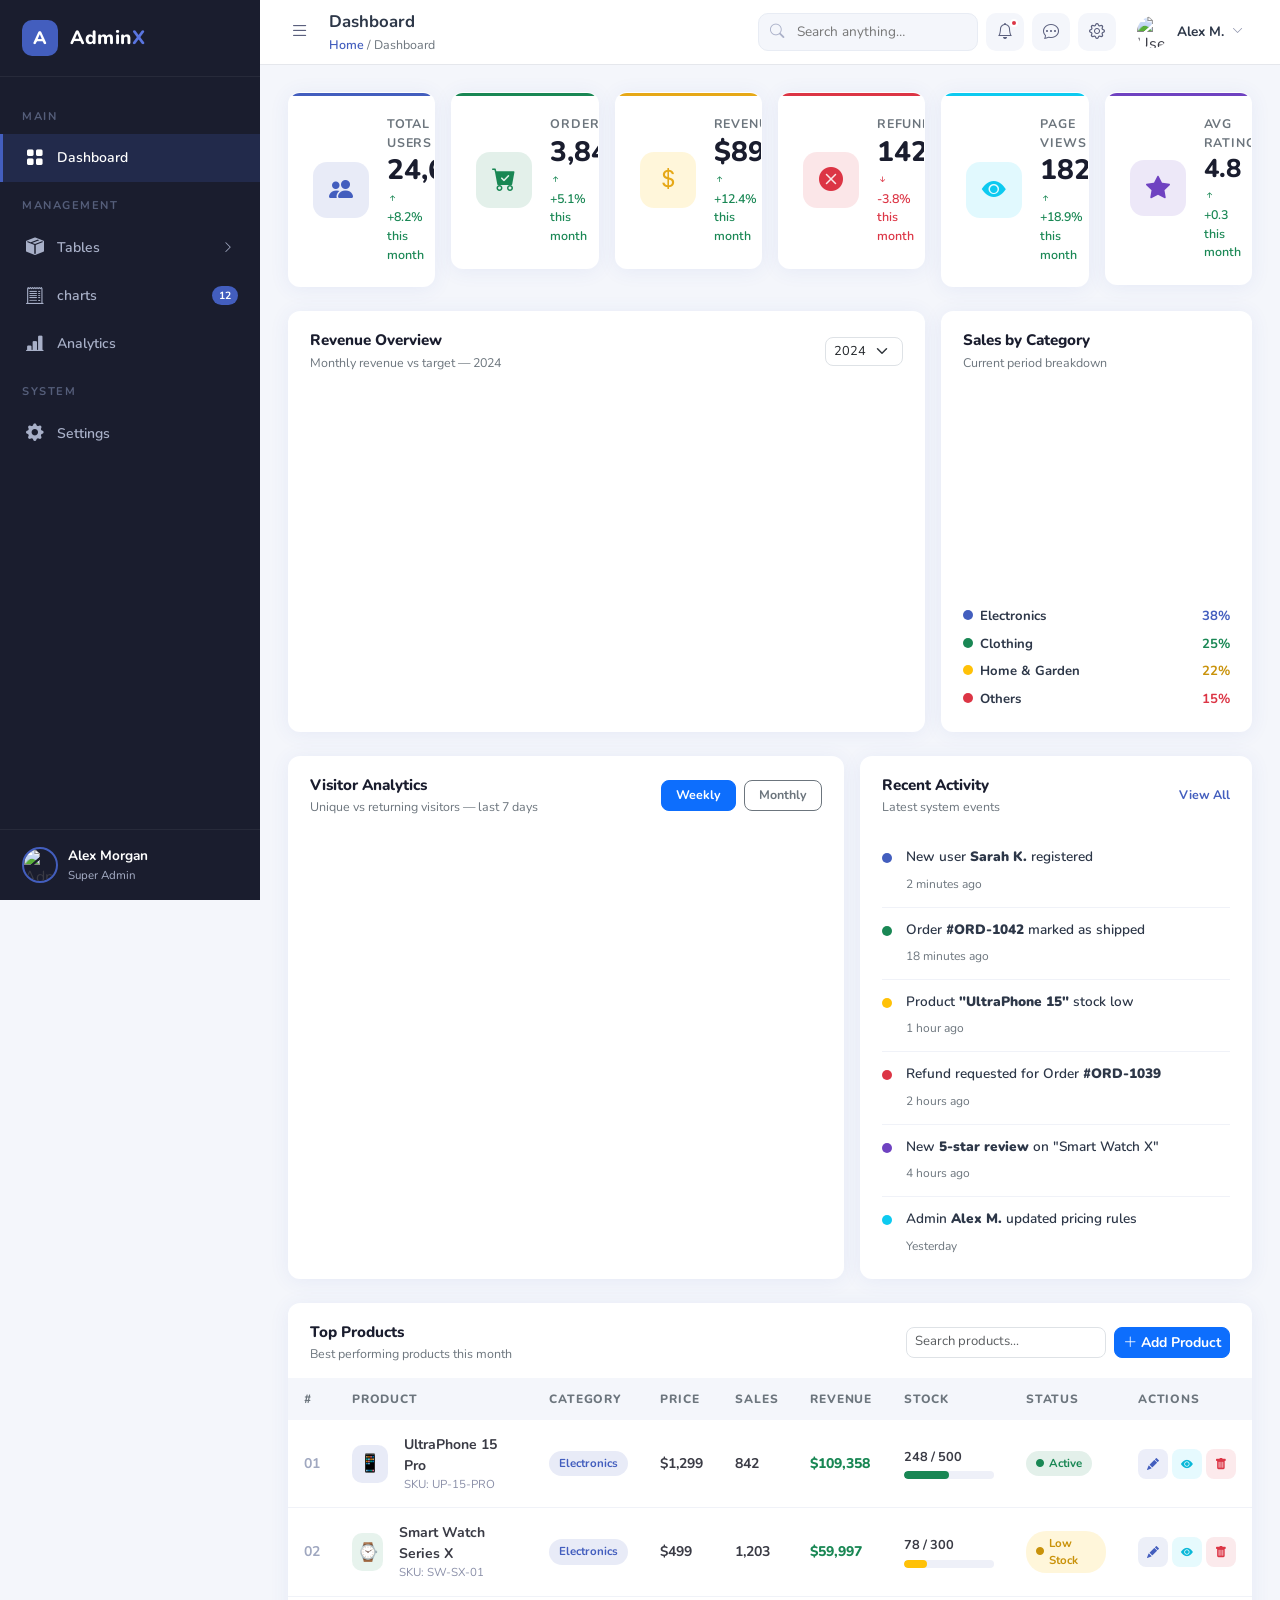
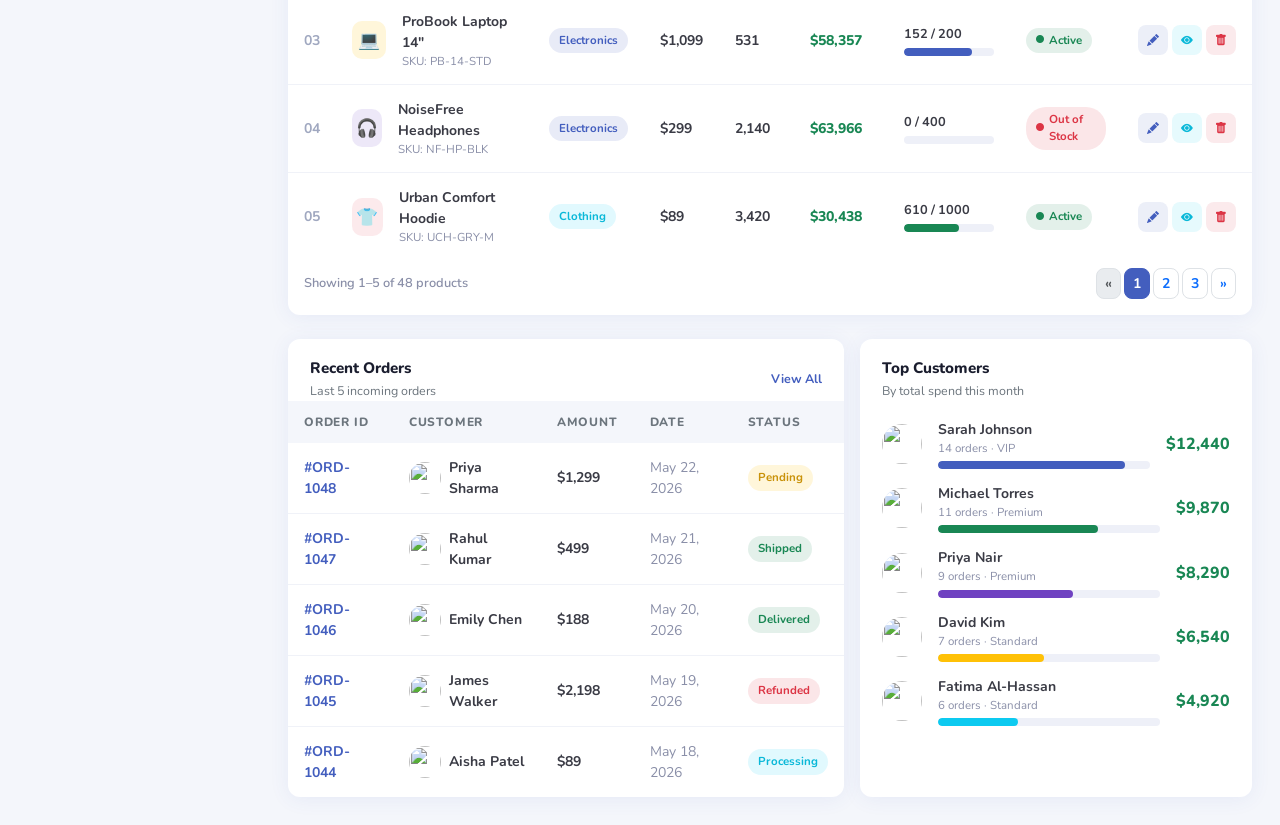
==== commit 553d52b3: "Update dashboard.html" ====
--- a/dashboard.html
+++ b/dashboard.html
@@ -24,6 +24,7 @@
 <div class="sidebar-overlay" id="sidebarOverlay"></div>
 
 <!-- ===== SIDEBAR ===== -->
+<!-- ===== SIDEBAR ===== -->
 <aside id="sidebar">
   <div class="sidebar-brand">
     <div class="brand-logo">A</div>
@@ -34,7 +35,7 @@
     <div class="menu-section-title">Main</div>
 
     <div class="sidebar-item">
-      <a href="dashboard.html" class="sidebar-link active">
+      <a href="dashboard.html" class="sidebar-link">
         <i class="bi bi-grid-fill"></i>
         <span>Dashboard</span>
       </a>
@@ -42,36 +43,21 @@
 
     <div class="menu-section-title">Management</div>
 
-    <div class="sidebar-item">
-      <a href="#" class="sidebar-link" data-submenu>
-        <i class="bi bi-people-fill"></i>
-        <span>Users</span>
-        <i class="bi bi-chevron-right arrow"></i>
-      </a>
-      <ul class="sidebar-submenu">
-        <li class="sidebar-item"><a href="#" class="sidebar-link"><span>All Users</span></a></li>
-        <li class="sidebar-item"><a href="#" class="sidebar-link"><span>Add User</span></a></li>
-        <li class="sidebar-item"><a href="#" class="sidebar-link"><span>Roles</span></a></li>
-      </ul>
-    </div>
+    
 
     <div class="sidebar-item">
       <a href="#" class="sidebar-link" data-submenu>
         <i class="bi bi-box-seam-fill"></i>
-        <span>Products</span>
+        <span>Tables</span>
         <i class="bi bi-chevron-right arrow"></i>
       </a>
-      <ul class="sidebar-submenu">
-        <li class="sidebar-item"><a href="#" class="sidebar-link"><span>Product List</span></a></li>
-        <li class="sidebar-item"><a href="#" class="sidebar-link"><span>Add Product</span></a></li>
-        <li class="sidebar-item"><a href="#" class="sidebar-link"><span>Categories</span></a></li>
-      </ul>
+     
     </div>
 
     <div class="sidebar-item">
       <a href="#" class="sidebar-link">
         <i class="bi bi-receipt-cutoff"></i>
-        <span>Orders</span>
+        <span>charts</span>
         <span class="badge-sidebar">12</span>
       </a>
     </div>
@@ -83,21 +69,7 @@
       </a>
     </div>
 
-    <div class="menu-section-title">Finance</div>
-
-    <div class="sidebar-item">
-      <a href="#" class="sidebar-link">
-        <i class="bi bi-wallet2"></i>
-        <span>Transactions</span>
-      </a>
-    </div>
-
-    <div class="sidebar-item">
-      <a href="#" class="sidebar-link">
-        <i class="bi bi-file-earmark-text-fill"></i>
-        <span>Reports</span>
-      </a>
-    </div>
+    
 
     <div class="menu-section-title">System</div>
 
@@ -108,25 +80,12 @@
       </a>
     </div>
 
-    <div class="sidebar-item">
-      <a href="#" class="sidebar-link">
-        <i class="bi bi-bell-fill"></i>
-        <span>Notifications</span>
-        <span class="badge-sidebar">5</span>
-      </a>
-    </div>
-
-    <div class="sidebar-item">
-      <a href="#" class="sidebar-link">
-        <i class="bi bi-shield-lock-fill"></i>
-        <span>Security</span>
-      </a>
-    </div>
+   
   </nav>
 
   <div class="sidebar-footer">
     <div class="sidebar-user">
-      <img src="https://i.pravatar.cc/80?img=12" alt="Admin" />
+      <img src="https://i.pravatar.cc/80?img=12" alt="Admin">
       <div class="user-info">
         <div class="name">Alex Morgan</div>
         <div class="role">Super Admin</div>
@@ -134,7 +93,7 @@
     </div>
   </div>
 </aside>
-<!-- ===== END SIDEBAR ===== -->
+<!-- ===== END SIDEBAR ===== --><!-- ===== END SIDEBAR ===== -->
 
 <!-- ===== MAIN CONTENT ===== -->
 <div id="main-content">
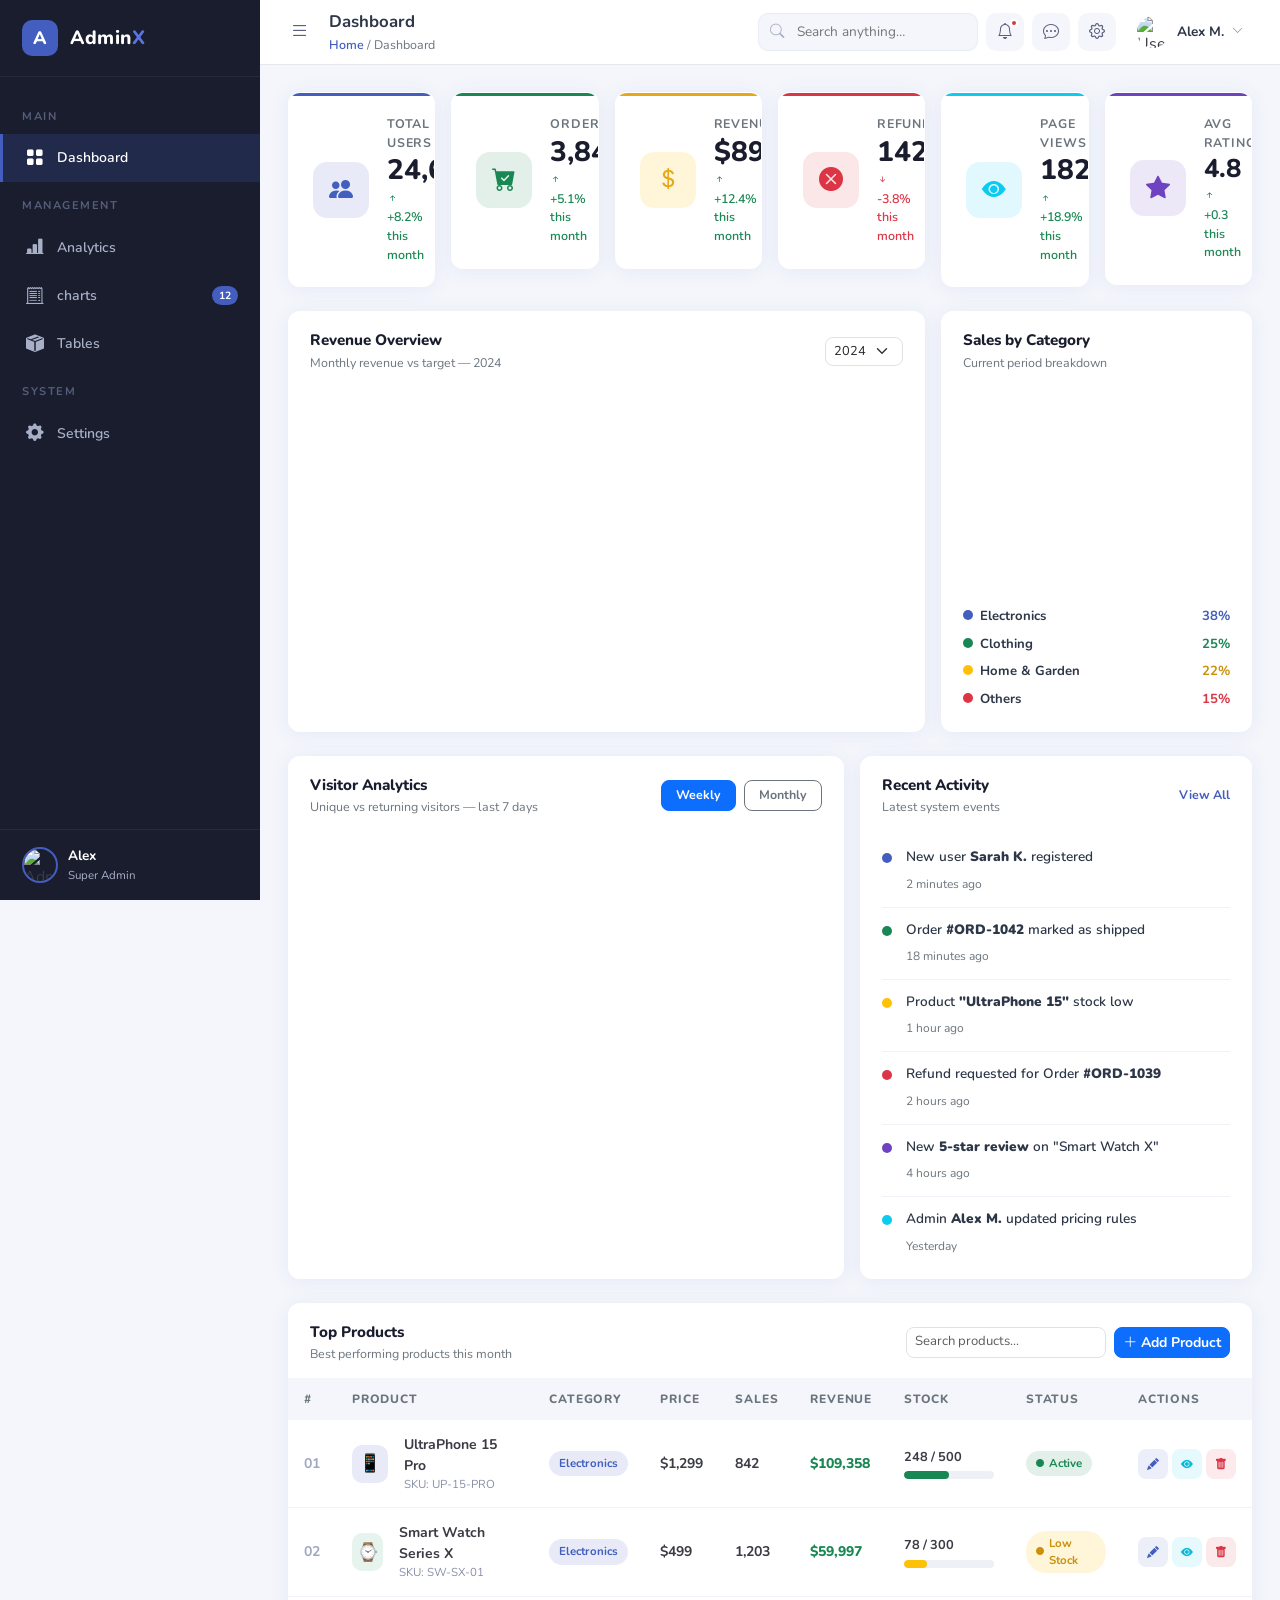
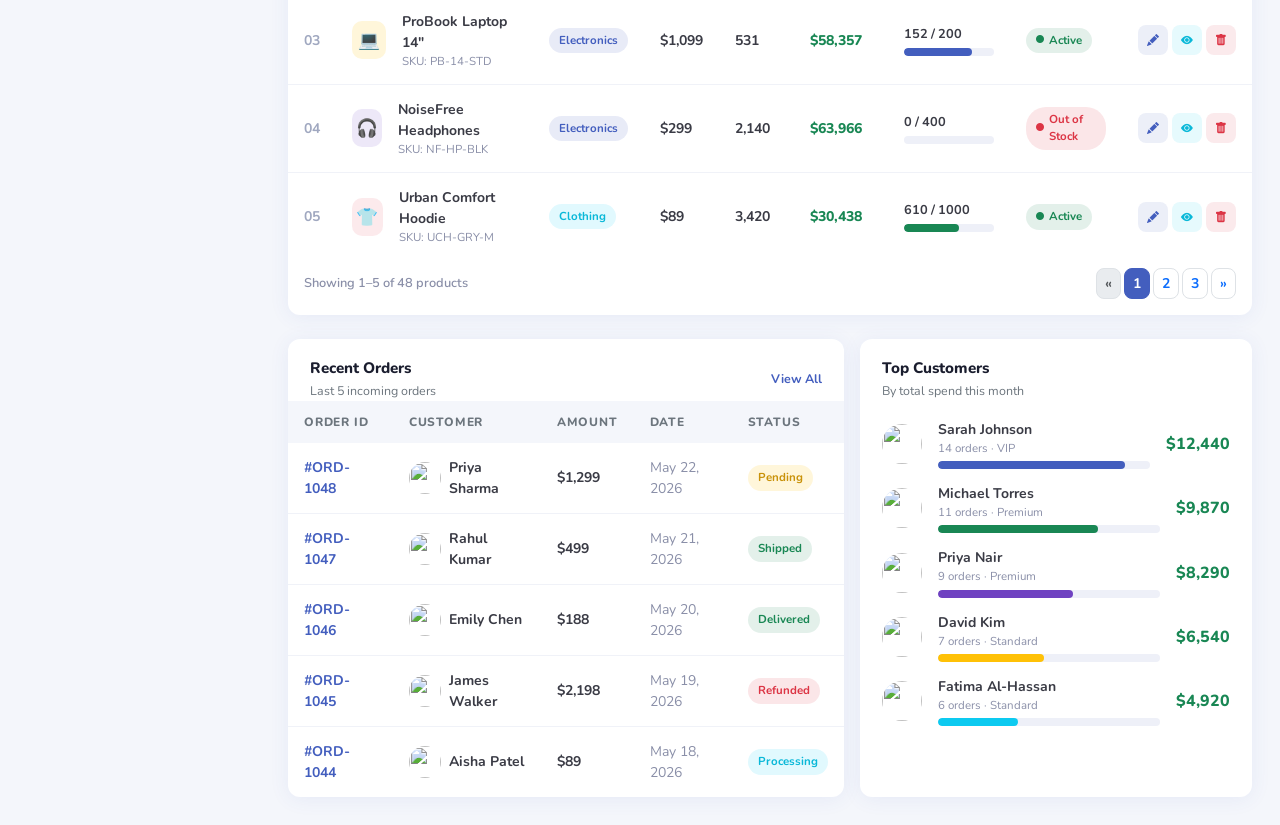
==== commit 15ab0ef6: "Updated project files" ====
--- a/dashboard.html
+++ b/dashboard.html
@@ -17,6 +17,8 @@
 
   <!-- Custom CSS -->
   <link rel="stylesheet" href="css/style.css" />
+  <link rel="stylesheet"
+href="https://cdn.datatables.net/1.13.6/css/jquery.dataTables.min.css">
 </head>
 <body>
 
@@ -45,29 +47,31 @@
 
     
 
+       <div class="sidebar-item">
+      <a href="#analytics" class="sidebar-link">
+        <i class="bi bi-bar-chart-line-fill"></i>
+        <span>Analytics</span>
+      </a>
+    </div>
+
     <div class="sidebar-item">
-      <a href="#" class="sidebar-link" data-submenu>
-        <i class="bi bi-box-seam-fill"></i>
-        <span>Tables</span>
-        <i class="bi bi-chevron-right arrow"></i>
-      </a>
-     
-    </div>
-
-    <div class="sidebar-item">
-      <a href="#" class="sidebar-link">
+      <a href="#charts" class="sidebar-link">
         <i class="bi bi-receipt-cutoff"></i>
         <span>charts</span>
         <span class="badge-sidebar">12</span>
       </a>
     </div>
 
-    <div class="sidebar-item">
-      <a href="#" class="sidebar-link">
-        <i class="bi bi-bar-chart-line-fill"></i>
-        <span>Analytics</span>
+     <div class="sidebar-item">
+      <a href="#productsTable" class="sidebar-link" >
+        <i class="bi bi-box-seam-fill"></i>
+        <span>Tables</span>
+        
       </a>
-    </div>
+     
+    </div>
+
+   
 
     
 
@@ -85,9 +89,9 @@
 
   <div class="sidebar-footer">
     <div class="sidebar-user">
-      <img src="https://i.pravatar.cc/80?img=12" alt="Admin">
+      <img src="#" alt="Admin">
       <div class="user-info">
-        <div class="name">Alex Morgan</div>
+        <div class="name">Alex</div>
         <div class="role">Super Admin</div>
       </div>
     </div>
@@ -188,7 +192,7 @@
   <!-- ── END TOPBAR ── -->
 
   <!-- ── PAGE CONTENT ── -->
-  <main class="page-content">
+  <main class="page-content" id="analytics">
 
     <!-- ══ ROW 1: STAT CARDS ══ -->
     <div class="row g-3 mb-4">
@@ -258,7 +262,7 @@
     <div class="row g-3 mb-4">
       <div class="col-lg-8">
         <div class="card-custom h-100">
-          <div class="card-header-custom">
+          <div class="card-header-custom" id="charts">
             <div>
               <div class="card-title">Revenue Overview</div>
               <div class="card-subtitle">Monthly revenue vs target — 2024</div>
@@ -393,7 +397,7 @@
     </div>
 
     <!-- ══ ROW 4: TOP PRODUCTS TABLE ══ -->
-    <div class="row g-3 mb-4">
+    <div class="row g-3 mb-4" >
       <div class="col-12">
         <div class="card-custom">
           <div class="card-header-custom mb-0" style="padding-bottom:14px;">
@@ -409,8 +413,8 @@
             </div>
           </div>
           <div style="overflow-x:auto;">
-            <table class="table-custom">
-              <thead>
+            <table id="productsTable" class="table-custom">             
+               <thead>
                 <tr>
                   <th>#</th>
                   <th>Product</th>
@@ -606,7 +610,7 @@
             <a href="#" style="font-size:.78rem;color:var(--primary);font-weight:700;">View All</a>
           </div>
           <div style="overflow-x:auto;">
-            <table class="table-custom">
+            <table id="productsTable" class="table-custom">
               <thead>
                 <tr>
                   <th>Order ID</th>
@@ -889,6 +893,175 @@
   });
 })();
 </script>
+<script src="https://code.jquery.com/jquery-3.7.1.min.js"></script>
+
+<script src="https://cdn.datatables.net/1.13.6/js/jquery.dataTables.min.js"></script>
+<script>
+$(document).ready(function () {
+
+  // PRODUCTS TABLE
+  const productTable = $('#productsTable').DataTable({
+    pageLength: 5,
+    responsive: true,
+    lengthMenu: [5, 10, 25, 50]
+  });
+
+  // ORDERS TABLE
+  $('#ordersTable').DataTable({
+    pageLength: 5,
+    responsive: true
+  });
+
+  // SEARCH
+  $('.form-control-sm').on('keyup', function () {
+    productTable.search($(this).val()).draw();
+  });
+
+  // ADD PRODUCT
+  $('.btn-primary').on('click', function () {
+
+    const productName = prompt("Enter Product Name");
+    if (!productName) return;
+
+    const category = prompt("Enter Category");
+    const price = prompt("Enter Price");
+    const sales = prompt("Enter Sales");
+    const revenue = prompt("Enter Revenue");
+    const stock = prompt("Enter Stock");
+    const status = prompt("Enter Status");
+
+    const rowCount = productTable.rows().count() + 1;
+
+    productTable.row.add([
+      rowCount,
+
+      `
+      <div class="d-flex align-items-center gap-3">
+        <div style="width:38px;height:38px;background:rgba(67,94,190,.12);
+        border-radius:10px;display:flex;align-items:center;
+        justify-content:center;font-size:1.1rem;">📦</div>
+
+        <div>
+          <div style="font-weight:700;font-size:.875rem;">
+            ${productName}
+          </div>
+
+          <div style="font-size:.72rem;color:#8a8fa8;">
+            NEW PRODUCT
+          </div>
+        </div>
+      </div>
+      `,
+
+      `<span class="badge-custom badge-primary-soft">${category}</span>`,
+
+      `$${price}`,
+
+      sales,
+
+      `$${revenue}`,
+
+      stock,
+
+      `<span class="badge-custom badge-success-soft">${status}</span>`,
+
+      `
+      <div class="d-flex gap-1">
+
+        <button class="editBtn btn btn-sm"
+        style="width:30px;height:30px;padding:0;border-radius:8px;
+        background:rgba(67,94,190,.1);color:#435ebe;border:none;">
+
+          <i class="bi bi-pencil-fill"></i>
+
+        </button>
+
+        <button class="viewBtn btn btn-sm"
+        style="width:30px;height:30px;padding:0;border-radius:8px;
+        background:rgba(13,202,240,.1);color:#0ab8d8;border:none;">
+
+          <i class="bi bi-eye-fill"></i>
+
+        </button>
+
+        <button class="deleteBtn btn btn-sm"
+        style="width:30px;height:30px;padding:0;border-radius:8px;
+        background:rgba(220,53,69,.1);color:#dc3545;border:none;">
+
+          <i class="bi bi-trash-fill"></i>
+
+        </button>
+
+      </div>
+      `
+    ]).draw(false);
+
+  });
+
+  // DELETE
+  $('#productsTable tbody').on('click', '.deleteBtn', function () {
+
+    if (confirm("Delete this product?")) {
+
+      productTable
+        .row($(this).parents('tr'))
+        .remove()
+        .draw();
+
+    }
+
+  });
+
+  // EDIT
+  $('#productsTable tbody').on('click', '.editBtn', function () {
+
+    const row = productTable.row($(this).parents('tr'));
+    const data = row.data();
+
+    const updatedName = prompt("Edit Product Name");
+
+    if (updatedName) {
+
+      data[1] = `
+      <div class="d-flex align-items-center gap-3">
+        <div style="width:38px;height:38px;background:rgba(67,94,190,.12);
+        border-radius:10px;display:flex;align-items:center;
+        justify-content:center;font-size:1.1rem;">📦</div>
+
+        <div>
+          <div style="font-weight:700;font-size:.875rem;">
+            ${updatedName}
+          </div>
+
+          <div style="font-size:.72rem;color:#8a8fa8;">
+            UPDATED
+          </div>
+        </div>
+      </div>
+      `;
+
+      row.data(data).draw();
+
+    }
+
+  });
+
+  // VIEW
+  $('#productsTable tbody').on('click', '.viewBtn', function () {
+
+    const row = productTable.row($(this).parents('tr')).data();
+
+    alert(
+      "Product Details\n\n" +
+      "Product: " + $(row[1]).text().trim() + "\n" +
+      "Category: " + $(row[2]).text().trim() + "\n" +
+      "Price: " + row[3]
+    );
+
+  });
+
+});
+</script>
 
 </body>
-</html>
+</html>
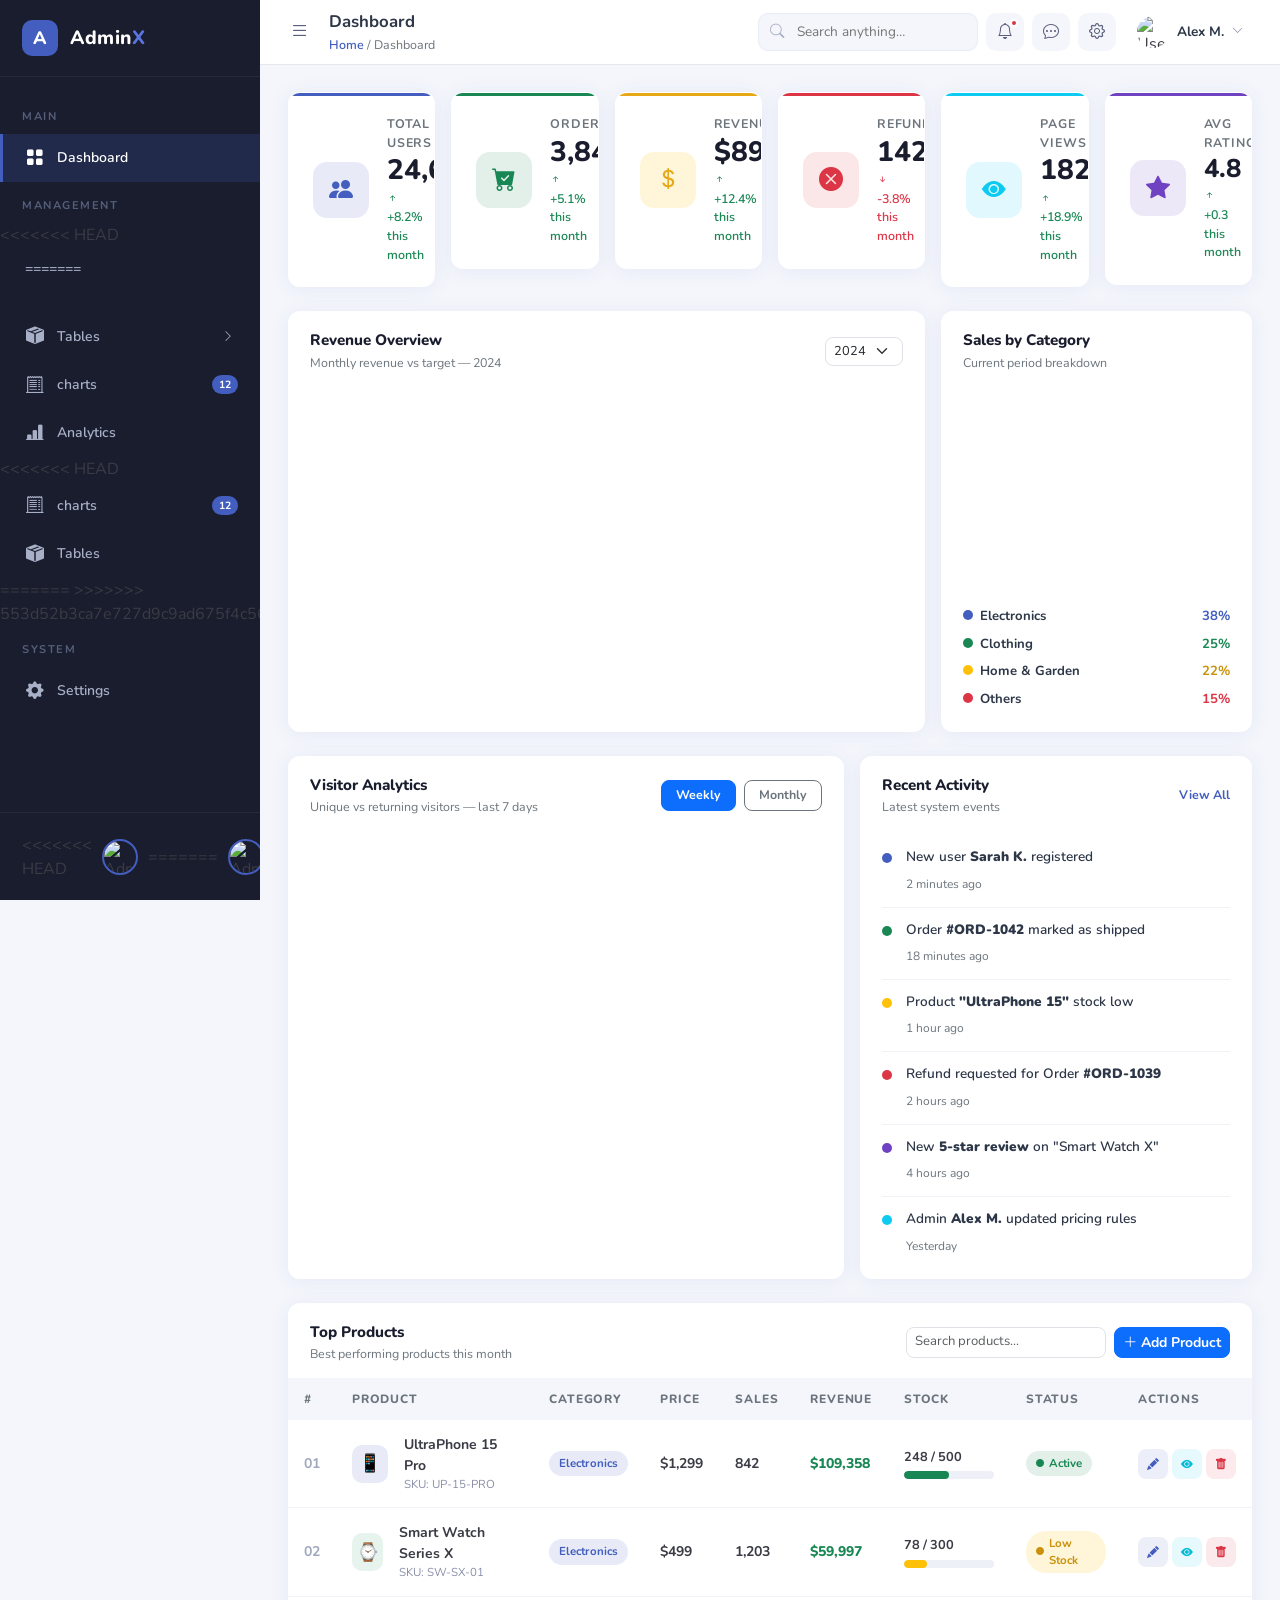
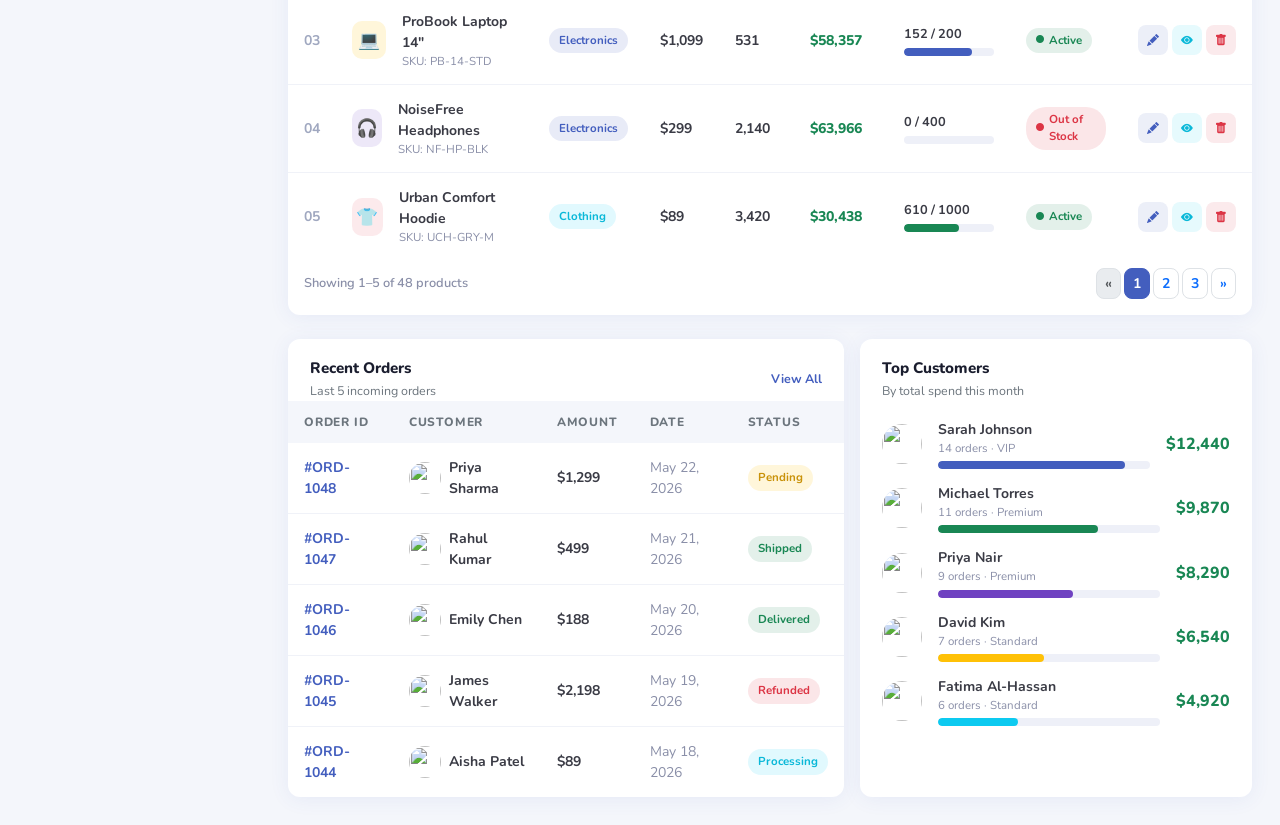
==== commit b66dfe32: "Updated project files" ====
--- a/dashboard.html
+++ b/dashboard.html
@@ -47,13 +47,36 @@
 
     
 
+<<<<<<< HEAD
        <div class="sidebar-item">
       <a href="#analytics" class="sidebar-link">
+=======
+    <div class="sidebar-item">
+      <a href="#" class="sidebar-link" data-submenu>
+        <i class="bi bi-box-seam-fill"></i>
+        <span>Tables</span>
+        <i class="bi bi-chevron-right arrow"></i>
+      </a>
+     
+    </div>
+
+    <div class="sidebar-item">
+      <a href="#" class="sidebar-link">
+        <i class="bi bi-receipt-cutoff"></i>
+        <span>charts</span>
+        <span class="badge-sidebar">12</span>
+      </a>
+    </div>
+
+    <div class="sidebar-item">
+      <a href="#" class="sidebar-link">
+
         <i class="bi bi-bar-chart-line-fill"></i>
         <span>Analytics</span>
       </a>
     </div>
 
+<<<<<<< HEAD
     <div class="sidebar-item">
       <a href="#charts" class="sidebar-link">
         <i class="bi bi-receipt-cutoff"></i>
@@ -70,6 +93,9 @@
       </a>
      
     </div>
+=======
+    
+>>>>>>> 553d52b3ca7e727d9c9ad675f4c56f823d819473
 
    
 
@@ -89,7 +115,11 @@
 
   <div class="sidebar-footer">
     <div class="sidebar-user">
+<<<<<<< HEAD
       <img src="#" alt="Admin">
+=======
+      <img src="https://i.pravatar.cc/80?img=12" alt="Admin">
+>>>>>>> 553d52b3ca7e727d9c9ad675f4c56f823d819473
       <div class="user-info">
         <div class="name">Alex</div>
         <div class="role">Super Admin</div>
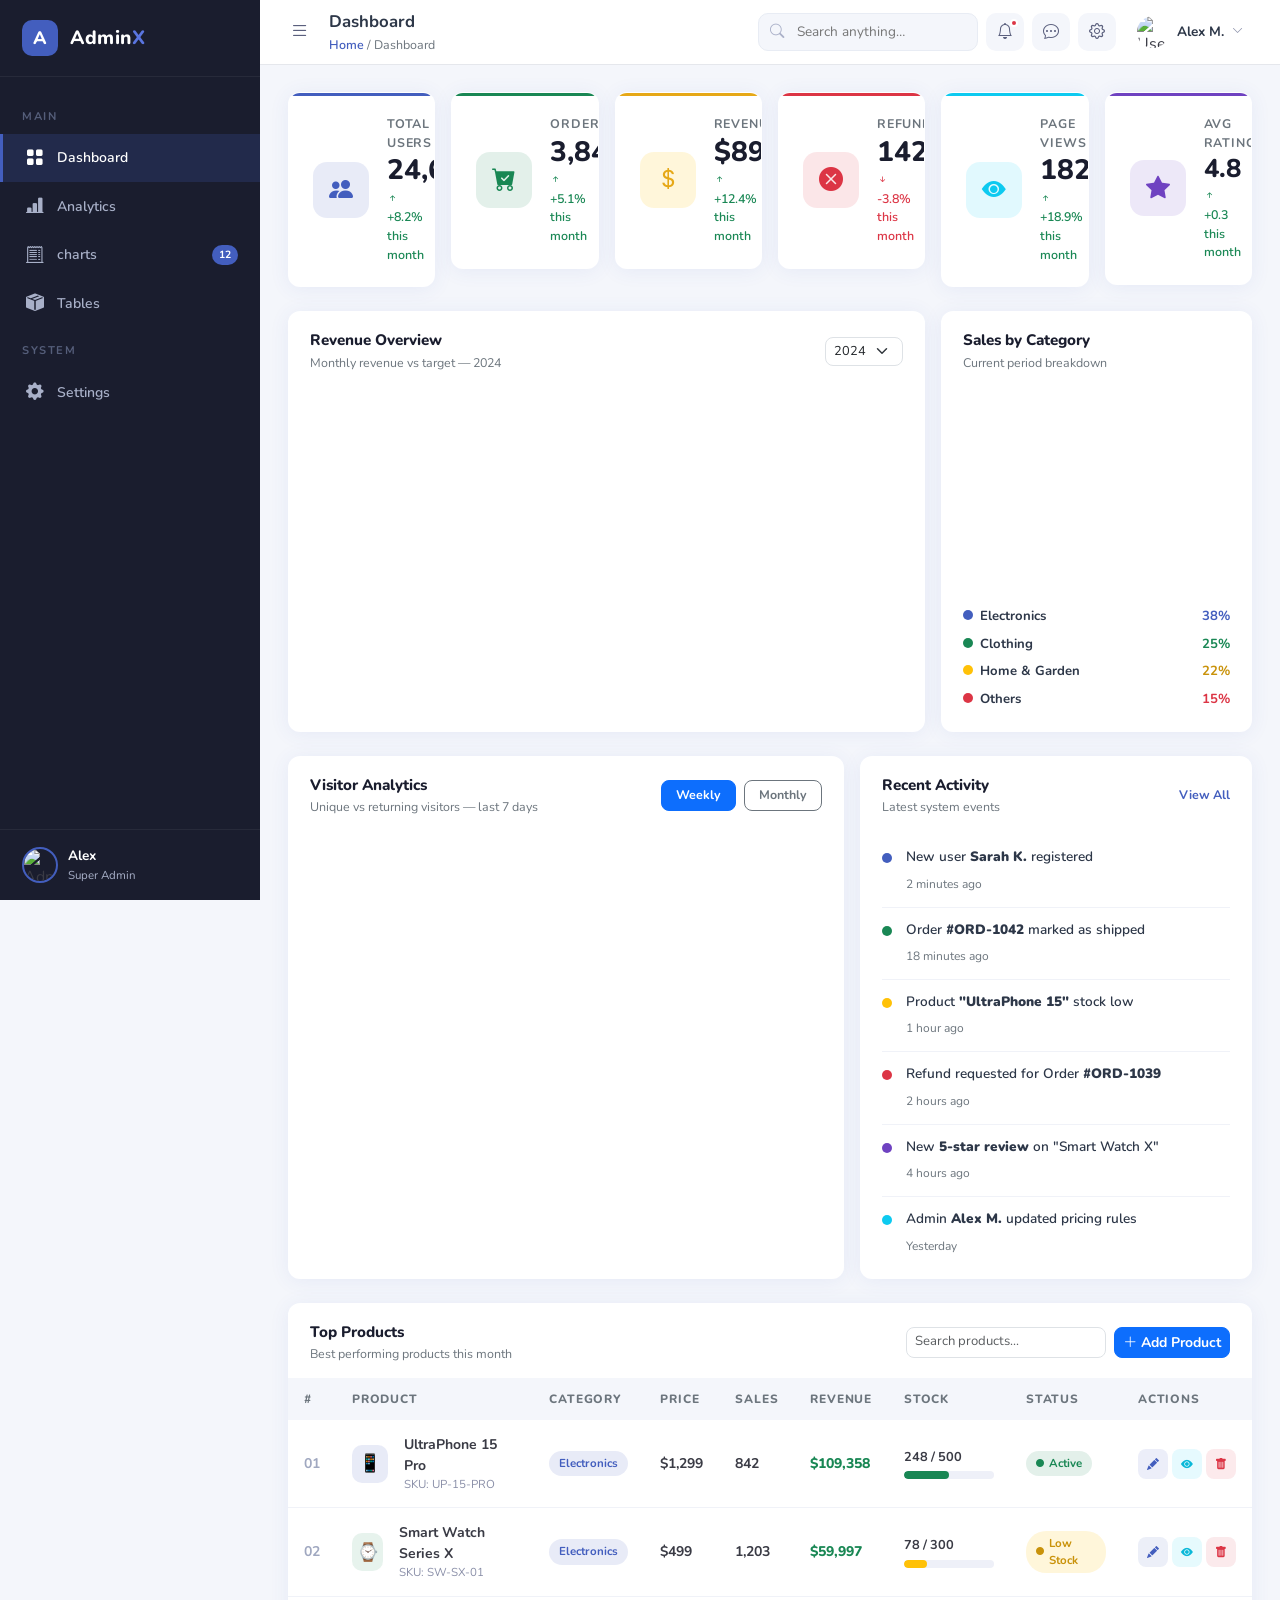
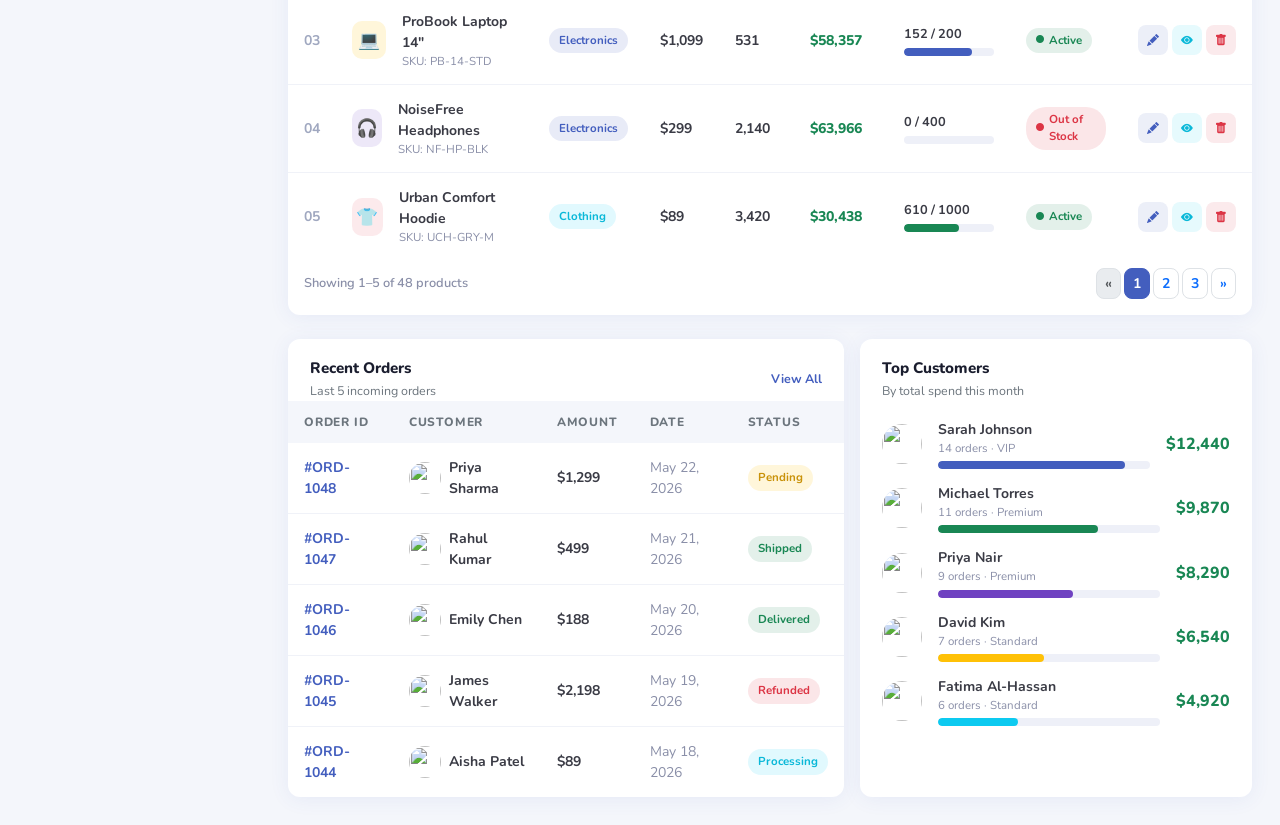
==== commit c458ef67: "Updated files" ====
--- a/dashboard.html
+++ b/dashboard.html
@@ -41,42 +41,16 @@
         <i class="bi bi-grid-fill"></i>
         <span>Dashboard</span>
       </a>
-    </div>
-
-    <div class="menu-section-title">Management</div>
-
+    </div>      
     
-
-<<<<<<< HEAD
-       <div class="sidebar-item">
+    <div class="sidebar-item">
       <a href="#analytics" class="sidebar-link">
-=======
-    <div class="sidebar-item">
-      <a href="#" class="sidebar-link" data-submenu>
-        <i class="bi bi-box-seam-fill"></i>
-        <span>Tables</span>
-        <i class="bi bi-chevron-right arrow"></i>
-      </a>
-     
-    </div>
-
-    <div class="sidebar-item">
-      <a href="#" class="sidebar-link">
-        <i class="bi bi-receipt-cutoff"></i>
-        <span>charts</span>
-        <span class="badge-sidebar">12</span>
-      </a>
-    </div>
-
-    <div class="sidebar-item">
-      <a href="#" class="sidebar-link">
 
         <i class="bi bi-bar-chart-line-fill"></i>
         <span>Analytics</span>
       </a>
     </div>
 
-<<<<<<< HEAD
     <div class="sidebar-item">
       <a href="#charts" class="sidebar-link">
         <i class="bi bi-receipt-cutoff"></i>
@@ -93,9 +67,7 @@
       </a>
      
     </div>
-=======
     
->>>>>>> 553d52b3ca7e727d9c9ad675f4c56f823d819473
 
    
 
@@ -115,11 +87,7 @@
 
   <div class="sidebar-footer">
     <div class="sidebar-user">
-<<<<<<< HEAD
       <img src="#" alt="Admin">
-=======
-      <img src="https://i.pravatar.cc/80?img=12" alt="Admin">
->>>>>>> 553d52b3ca7e727d9c9ad675f4c56f823d819473
       <div class="user-info">
         <div class="name">Alex</div>
         <div class="role">Super Admin</div>
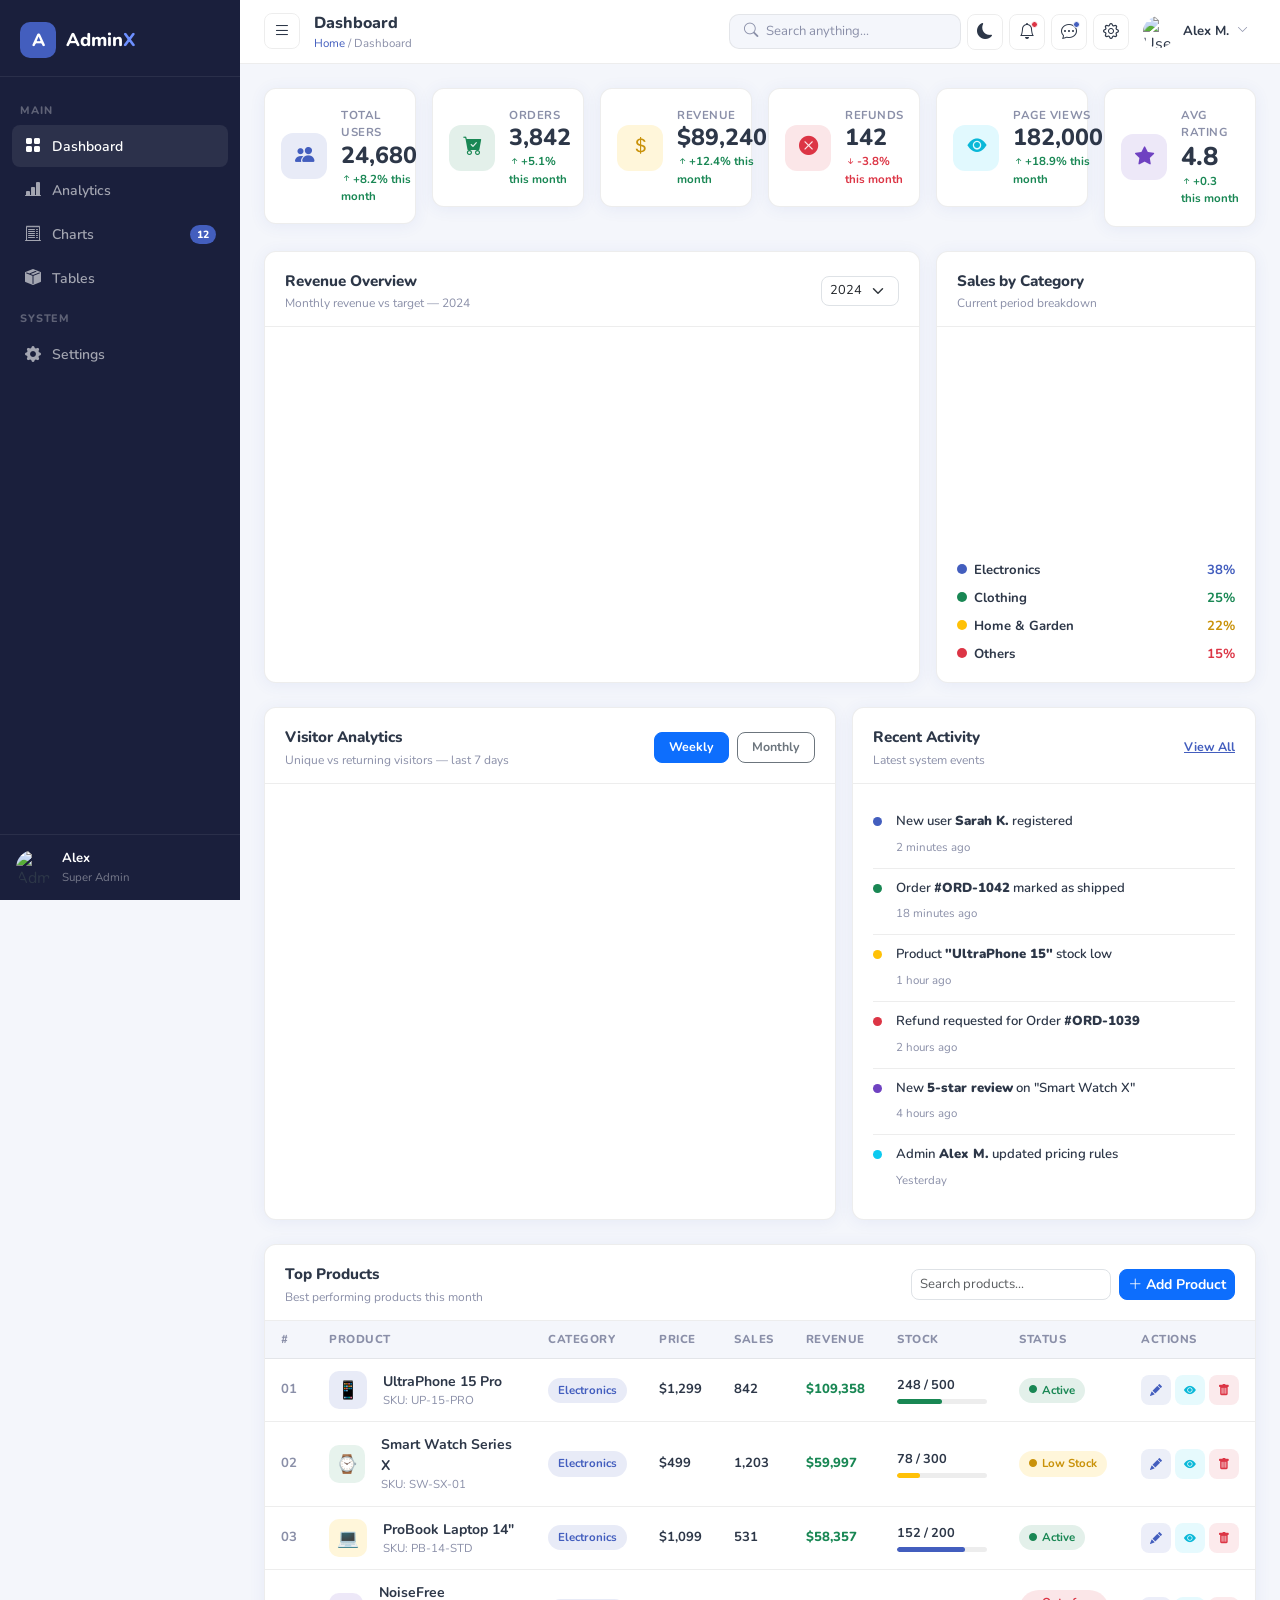
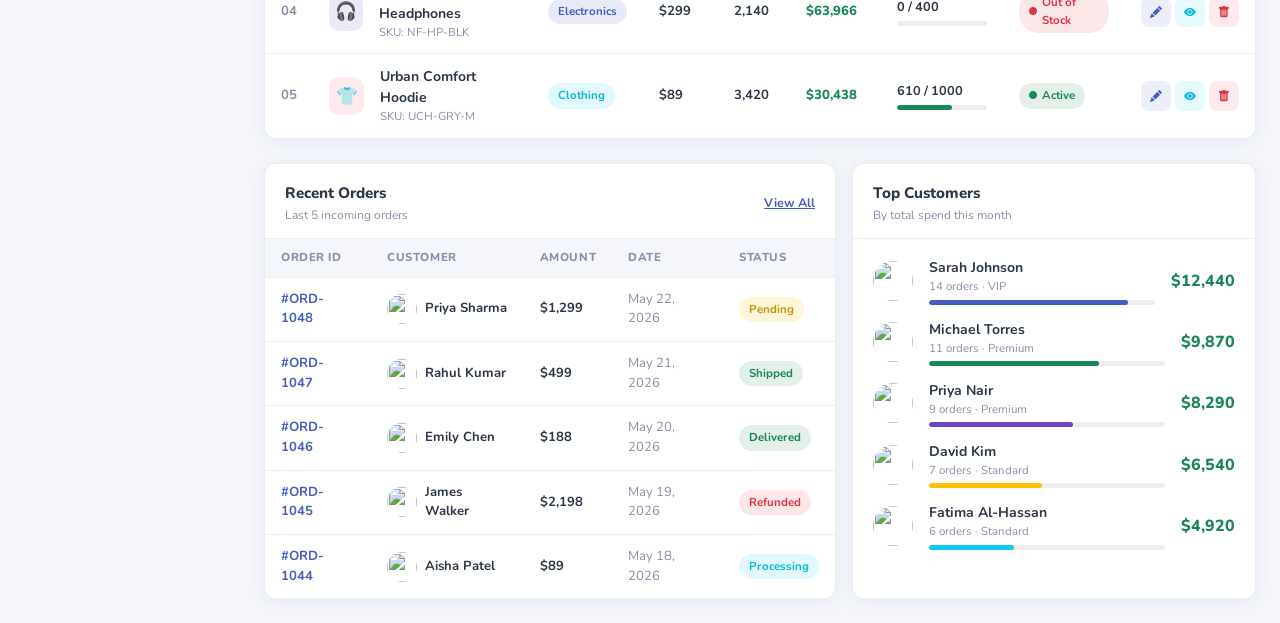
==== commit ed684e18: "Updated files" ====
--- a/dashboard.html
+++ b/dashboard.html
@@ -4,742 +4,370 @@
   <meta charset="UTF-8" />
   <meta name="viewport" content="width=device-width, initial-scale=1.0" />
   <title>Dashboard – AdminX</title>
-
-  <!-- Google Fonts -->
   <link rel="preconnect" href="https://fonts.googleapis.com" />
   <link rel="preconnect" href="https://fonts.gstatic.com" crossorigin />
   <link href="https://fonts.googleapis.com/css2?family=Nunito:wght@400;500;600;700;800&display=swap" rel="stylesheet" />
-
-  <!-- Bootstrap 5 -->
   <link href="https://cdn.jsdelivr.net/npm/bootstrap@5.3.3/dist/css/bootstrap.min.css" rel="stylesheet" />
-  <!-- Bootstrap Icons -->
   <link href="https://cdn.jsdelivr.net/npm/bootstrap-icons@1.11.3/font/bootstrap-icons.min.css" rel="stylesheet" />
-
-  <!-- Custom CSS -->
-  <link rel="stylesheet" href="css/style.css" />
-  <link rel="stylesheet"
-href="https://cdn.datatables.net/1.13.6/css/jquery.dataTables.min.css">
+  <link rel="stylesheet" href="https://cdn.datatables.net/1.13.6/css/jquery.dataTables.min.css">
+<style>
+:root {
+  --primary:#435ebe;--primary-light:rgba(67,94,190,.1);
+  --sidebar-bg:#1a1f3c;--sidebar-width:240px;--topbar-h:64px;
+  --radius:12px;--card-bg:#fff;--body-bg:#f4f6fb;
+  --text-main:#2d3748;--text-muted:#8a8fa8;
+  --border:rgba(0,0,0,.07);--shadow:0 2px 16px rgba(67,94,190,.08);
+}
+body.dark-mode {
+  --card-bg:#1e2235;--body-bg:#151828;--text-main:#e4e8f0;
+  --text-muted:#6b7194;--border:rgba(255,255,255,.07);
+  --shadow:0 2px 16px rgba(0,0,0,.3);
+}
+*,*::before,*::after{box-sizing:border-box;margin:0;padding:0}
+body{font-family:'Nunito',sans-serif;background:var(--body-bg);color:var(--text-main);transition:background .3s,color .3s}
+#sidebar{position:fixed;top:0;left:0;bottom:0;width:var(--sidebar-width);background:var(--sidebar-bg);display:flex;flex-direction:column;z-index:1000;transition:transform .3s ease;overflow-y:auto}
+.sidebar-brand{display:flex;align-items:center;gap:10px;padding:22px 20px 18px;border-bottom:1px solid rgba(255,255,255,.07)}
+.brand-logo{width:36px;height:36px;border-radius:10px;background:var(--primary);display:flex;align-items:center;justify-content:center;font-weight:800;font-size:1.1rem;color:#fff}
+.brand-name{font-weight:800;font-size:1.15rem;color:#fff}.brand-name span{color:#6d8fff}
+.sidebar-menu{padding:16px 12px;flex:1}
+.menu-section-title{font-size:.68rem;font-weight:800;letter-spacing:.08em;color:rgba(255,255,255,.3);text-transform:uppercase;padding:10px 8px 6px}
+.sidebar-item{margin-bottom:2px}
+.sidebar-link{display:flex;align-items:center;gap:10px;padding:9px 12px;border-radius:8px;color:rgba(255,255,255,.6);text-decoration:none;font-size:.875rem;font-weight:600;transition:background .2s,color .2s;position:relative}
+.sidebar-link:hover,.sidebar-link.active{background:rgba(255,255,255,.08);color:#fff}
+.sidebar-link i{font-size:1rem;width:18px;text-align:center}
+.badge-sidebar{margin-left:auto;background:var(--primary);color:#fff;font-size:.65rem;font-weight:800;padding:2px 7px;border-radius:20px}
+.sidebar-footer{padding:14px 16px;border-top:1px solid rgba(255,255,255,.07)}
+.sidebar-user{display:flex;align-items:center;gap:10px}
+.sidebar-user img{width:36px;height:36px;border-radius:50%;object-fit:cover}
+.user-info .name{color:#fff;font-weight:700;font-size:.82rem}
+.user-info .role{color:rgba(255,255,255,.4);font-size:.72rem}
+.sidebar-overlay{display:none;position:fixed;inset:0;background:rgba(0,0,0,.45);z-index:999}
+.sidebar-overlay.active{display:block}
+#main-content{margin-left:var(--sidebar-width);min-height:100vh;transition:margin-left .3s}
+#topbar{position:sticky;top:0;z-index:900;height:var(--topbar-h);background:var(--card-bg);border-bottom:1px solid var(--border);display:flex;align-items:center;justify-content:space-between;padding:0 24px;gap:12px;transition:background .3s,border-color .3s}
+.topbar-left{display:flex;align-items:center;gap:14px}
+.page-title{font-weight:800;font-size:1rem;color:var(--text-main)}
+.breadcrumb-custom{font-size:.72rem;color:var(--text-muted)}
+.breadcrumb-custom a{color:var(--primary);text-decoration:none}
+.sidebar-toggle{background:none;border:1px solid var(--border);width:36px;height:36px;border-radius:8px;display:flex;align-items:center;justify-content:center;cursor:pointer;color:var(--text-main);font-size:1.1rem;transition:background .2s}
+.sidebar-toggle:hover{background:var(--primary-light)}
+.topbar-right{display:flex;align-items:center;gap:6px}
+.topbar-search{display:flex;align-items:center;gap:8px;background:var(--body-bg);border:1px solid var(--border);border-radius:10px;padding:6px 14px;transition:border-color .2s,background .3s}
+.topbar-search:focus-within{border-color:var(--primary)}
+.topbar-search i{color:var(--text-muted);font-size:.9rem}
+.topbar-search input{border:none;outline:none;background:none;font-family:'Nunito',sans-serif;font-size:.82rem;color:var(--text-main);width:180px}
+.topbar-search input::placeholder{color:var(--text-muted)}
+.topbar-btn{position:relative;background:none;border:1px solid var(--border);width:36px;height:36px;border-radius:8px;display:flex;align-items:center;justify-content:center;cursor:pointer;color:var(--text-main);font-size:1rem;text-decoration:none;transition:background .2s,border-color .2s}
+.topbar-btn:hover{background:var(--primary-light);border-color:var(--primary);color:var(--primary)}
+.notif-dot{position:absolute;top:6px;right:6px;width:7px;height:7px;border-radius:50%;background:#dc3545;border:1.5px solid var(--card-bg)}
+.notif-dropdown,.msg-dropdown{position:absolute;top:calc(100% + 10px);right:0;width:300px;background:var(--card-bg);border:1px solid var(--border);border-radius:14px;box-shadow:0 8px 32px rgba(0,0,0,.12);z-index:999;display:none;overflow:hidden}
+.notif-dropdown.show,.msg-dropdown.show{display:block}
+.notif-header{display:flex;justify-content:space-between;align-items:center;padding:14px 18px 10px;border-bottom:1px solid var(--border)}
+.notif-header h6{font-weight:800;font-size:.88rem;margin:0;color:var(--text-main)}
+.notif-header a{font-size:.75rem;color:var(--primary);text-decoration:none;font-weight:700}
+.notif-item{display:flex;align-items:center;gap:12px;padding:10px 18px;border-bottom:1px solid var(--border);transition:background .2s;cursor:pointer}
+.notif-item:last-child{border-bottom:none}
+.notif-item:hover{background:var(--body-bg)}
+.notif-icon{width:36px;height:36px;border-radius:10px;flex-shrink:0;display:flex;align-items:center;justify-content:center;font-size:.9rem}
+.notif-text p{font-size:.8rem;font-weight:700;margin:0;color:var(--text-main)}
+.notif-text span{font-size:.72rem;color:var(--text-muted)}
+.topbar-user{display:flex;align-items:center;gap:8px;cursor:pointer;padding:4px 8px;border-radius:10px;transition:background .2s}
+.topbar-user:hover{background:var(--primary-light)}
+.topbar-user img{width:32px;height:32px;border-radius:50%;object-fit:cover}
+.topbar-user .uname{font-size:.82rem;font-weight:700;color:var(--text-main)}
+.page-content{padding:24px}
+.stat-card{background:var(--card-bg);border-radius:var(--radius);padding:18px 16px;display:flex;align-items:center;gap:14px;border:1px solid var(--border);box-shadow:var(--shadow);transition:background .3s,border-color .3s,transform .2s}
+.stat-card:hover{transform:translateY(-2px)}
+.stat-icon{width:46px;height:46px;border-radius:12px;flex-shrink:0;display:flex;align-items:center;justify-content:center;font-size:1.2rem}
+.stat-primary .stat-icon{background:rgba(67,94,190,.12);color:#435ebe}
+.stat-success .stat-icon{background:rgba(25,135,84,.12);color:#198754}
+.stat-warning .stat-icon{background:rgba(255,193,7,.15);color:#c9920a}
+.stat-danger  .stat-icon{background:rgba(220,53,69,.12);color:#dc3545}
+.stat-info    .stat-icon{background:rgba(13,202,240,.12);color:#0ab8d8}
+.stat-purple  .stat-icon{background:rgba(111,66,193,.12);color:#6f42c1}
+.stat-label{font-size:.72rem;font-weight:700;color:var(--text-muted);text-transform:uppercase;letter-spacing:.05em;margin-bottom:2px}
+.stat-value{font-size:1.45rem;font-weight:800;color:var(--text-main);line-height:1}
+.stat-change{font-size:.72rem;font-weight:700;margin-top:4px}
+.stat-change.up{color:#198754}.stat-change.down{color:#dc3545}
+.card-custom{background:var(--card-bg);border-radius:var(--radius);border:1px solid var(--border);box-shadow:var(--shadow);overflow:hidden;transition:background .3s,border-color .3s}
+.card-header-custom{display:flex;justify-content:space-between;align-items:center;padding:18px 20px 14px;border-bottom:1px solid var(--border)}
+.card-title{font-weight:800;font-size:.95rem;color:var(--text-main)}
+.card-subtitle{font-size:.75rem;color:var(--text-muted);margin-top:2px}
+.card-body-custom{padding:18px 20px}
+.chart-wrap{position:relative}
+.table-custom{width:100%;border-collapse:collapse;font-size:.82rem}
+.table-custom thead th{background:var(--body-bg);color:var(--text-muted);font-weight:800;font-size:.72rem;text-transform:uppercase;letter-spacing:.05em;padding:10px 16px;border-bottom:1px solid var(--border);white-space:nowrap}
+.table-custom tbody td{padding:12px 16px;border-bottom:1px solid var(--border);vertical-align:middle;color:var(--text-main)}
+.table-custom tbody tr:last-child td{border-bottom:none}
+.table-custom tbody tr:hover{background:var(--body-bg)}
+.badge-custom{display:inline-flex;align-items:center;gap:5px;padding:4px 10px;border-radius:20px;font-size:.72rem;font-weight:700}
+.badge-primary-soft{background:rgba(67,94,190,.12);color:#435ebe}
+.badge-success-soft{background:rgba(25,135,84,.12);color:#198754}
+.badge-warning-soft{background:rgba(255,193,7,.15);color:#c9920a}
+.badge-danger-soft{background:rgba(220,53,69,.12);color:#dc3545}
+.badge-info-soft{background:rgba(13,202,240,.12);color:#0ab8d8}
+.progress-custom{height:5px;background:var(--border);border-radius:10px;overflow:hidden}
+.progress-bar-custom{height:100%;border-radius:10px;transition:width .6s ease}
+.activity-item{display:flex;gap:14px;padding:10px 0;border-bottom:1px solid var(--border)}
+.activity-item:last-child{border-bottom:none}
+.activity-dot{width:9px;height:9px;border-radius:50%;flex-shrink:0;margin-top:5px}
+.activity-content p{font-size:.82rem;font-weight:600;color:var(--text-main);margin-bottom:2px}
+.activity-content span{font-size:.72rem;color:var(--text-muted)}
+.avatar{border-radius:50%;object-fit:cover}
+.avatar-sm{width:30px;height:30px}.avatar-md{width:40px;height:40px}
+.dataTables_wrapper .dataTables_paginate .paginate_button{border-radius:8px!important;font-family:'Nunito',sans-serif!important;font-weight:700!important;font-size:.78rem!important}
+.dataTables_wrapper .dataTables_paginate .paginate_button.current{background:var(--primary)!important;color:#fff!important;border-color:var(--primary)!important}
+.dataTables_wrapper .dataTables_length select,.dataTables_wrapper .dataTables_filter input{font-family:'Nunito',sans-serif!important;border:1px solid var(--border)!important;border-radius:8px!important;padding:4px 8px!important;background:var(--card-bg)!important;color:var(--text-main)!important}
+.dataTables_wrapper .dataTables_info{font-size:.78rem!important;color:var(--text-muted)!important;font-family:'Nunito',sans-serif!important}
+body.dark-mode .topbar-search{background:rgba(255,255,255,.04)}
+body.dark-mode .table-custom thead th{background:rgba(255,255,255,.04)}
+body.dark-mode .table-custom tbody tr:hover{background:rgba(255,255,255,.04)}
+body.dark-mode .dataTables_wrapper .dataTables_paginate .paginate_button:not(.current){color:var(--text-main)!important}
+.search-highlight{background:rgba(67,94,190,.18);border-radius:3px;padding:1px 3px}
+@media(max-width:768px){#sidebar{transform:translateX(-100%)}#sidebar.active{transform:translateX(0)}#main-content{margin-left:0}.topbar-search{display:none}}
+</style>
 </head>
 <body>
 
-<!-- Sidebar Overlay (mobile) -->
 <div class="sidebar-overlay" id="sidebarOverlay"></div>
 
-<!-- ===== SIDEBAR ===== -->
-<!-- ===== SIDEBAR ===== -->
 <aside id="sidebar">
   <div class="sidebar-brand">
     <div class="brand-logo">A</div>
     <div class="brand-name">Admin<span>X</span></div>
   </div>
-
   <nav class="sidebar-menu">
     <div class="menu-section-title">Main</div>
-
-    <div class="sidebar-item">
-      <a href="dashboard.html" class="sidebar-link">
-        <i class="bi bi-grid-fill"></i>
-        <span>Dashboard</span>
-      </a>
-    </div>      
-    
-    <div class="sidebar-item">
-      <a href="#analytics" class="sidebar-link">
-
-        <i class="bi bi-bar-chart-line-fill"></i>
-        <span>Analytics</span>
-      </a>
-    </div>
-
-    <div class="sidebar-item">
-      <a href="#charts" class="sidebar-link">
-        <i class="bi bi-receipt-cutoff"></i>
-        <span>charts</span>
-        <span class="badge-sidebar">12</span>
-      </a>
-    </div>
-
-     <div class="sidebar-item">
-      <a href="#productsTable" class="sidebar-link" >
-        <i class="bi bi-box-seam-fill"></i>
-        <span>Tables</span>
-        
-      </a>
-     
-    </div>
-    
-
-   
-
-    
-
+    <div class="sidebar-item"><a href="#" class="sidebar-link active"><i class="bi bi-grid-fill"></i><span>Dashboard</span></a></div>
+    <div class="sidebar-item"><a href="#analytics" class="sidebar-link"><i class="bi bi-bar-chart-line-fill"></i><span>Analytics</span></a></div>
+    <div class="sidebar-item"><a href="#charts" class="sidebar-link"><i class="bi bi-receipt-cutoff"></i><span>Charts</span><span class="badge-sidebar">12</span></a></div>
+    <div class="sidebar-item"><a href="#productsTable" class="sidebar-link"><i class="bi bi-box-seam-fill"></i><span>Tables</span></a></div>
     <div class="menu-section-title">System</div>
-
-    <div class="sidebar-item">
-      <a href="#" class="sidebar-link">
-        <i class="bi bi-gear-fill"></i>
-        <span>Settings</span>
-      </a>
-    </div>
-
-   
+    <div class="sidebar-item"><a href="#" class="sidebar-link"><i class="bi bi-gear-fill"></i><span>Settings</span></a></div>
   </nav>
-
   <div class="sidebar-footer">
     <div class="sidebar-user">
-      <img src="#" alt="Admin">
-      <div class="user-info">
-        <div class="name">Alex</div>
-        <div class="role">Super Admin</div>
-      </div>
+      <img src="https://i.pravatar.cc/80?img=12" alt="Admin">
+      <div class="user-info"><div class="name">Alex</div><div class="role">Super Admin</div></div>
     </div>
   </div>
 </aside>
-<!-- ===== END SIDEBAR ===== --><!-- ===== END SIDEBAR ===== -->
-
-<!-- ===== MAIN CONTENT ===== -->
+
 <div id="main-content">
-
-  <!-- ── TOPBAR ── -->
   <header id="topbar">
     <div class="topbar-left">
-      <button class="sidebar-toggle" id="sidebarToggle" data-bs-toggle="tooltip" title="Toggle Sidebar">
-        <i class="bi bi-list"></i>
-      </button>
+      <button class="sidebar-toggle" id="sidebarToggle"><i class="bi bi-list"></i></button>
       <div>
         <div class="page-title">Dashboard</div>
-        <div class="breadcrumb-custom">
-          <a href="#">Home</a> / <span>Dashboard</span>
-        </div>
-      </div>
-    </div>
-
+        <div class="breadcrumb-custom"><a href="#">Home</a> / <span>Dashboard</span></div>
+      </div>
+    </div>
     <div class="topbar-right">
       <div class="topbar-search">
         <i class="bi bi-search"></i>
-        <input type="text" placeholder="Search anything…" />
-      </div>
-
-      <!-- Notifications -->
+        <input type="text" id="globalSearchInput" placeholder="Search anything…" autocomplete="off" />
+      </div>
+      <button class="topbar-btn" id="darkModeToggle" title="Toggle Dark Mode"><i class="bi bi-moon-fill" id="darkModeIcon"></i></button>
       <div style="position:relative;">
-        <button class="topbar-btn" id="notifBtn" data-bs-toggle="tooltip" title="Notifications">
-          <i class="bi bi-bell"></i>
-          <span class="notif-dot"></span>
-        </button>
+        <button class="topbar-btn" id="notifBtn"><i class="bi bi-bell"></i><span class="notif-dot"></span></button>
         <div class="notif-dropdown" id="notifDropdown">
-          <div class="notif-header">
-            <h6>Notifications</h6>
-            <a href="#">Mark all read</a>
-          </div>
-          <div class="notif-item">
-            <div class="notif-icon" style="background:rgba(67,94,190,.12);color:#435ebe;">
-              <i class="bi bi-person-check-fill"></i>
-            </div>
-            <div class="notif-text">
-              <p>New user registered</p>
-              <span>2 minutes ago</span>
-            </div>
-          </div>
-          <div class="notif-item">
-            <div class="notif-icon" style="background:rgba(25,135,84,.12);color:#198754;">
-              <i class="bi bi-cart-check-fill"></i>
-            </div>
-            <div class="notif-text">
-              <p>Order #1042 confirmed</p>
-              <span>15 minutes ago</span>
-            </div>
-          </div>
-          <div class="notif-item">
-            <div class="notif-icon" style="background:rgba(220,53,69,.12);color:#dc3545;">
-              <i class="bi bi-exclamation-triangle-fill"></i>
-            </div>
-            <div class="notif-text">
-              <p>Server CPU spike detected</p>
-              <span>1 hour ago</span>
-            </div>
-          </div>
-          <div class="notif-item">
-            <div class="notif-icon" style="background:rgba(255,193,7,.15);color:#e6a817;">
-              <i class="bi bi-star-fill"></i>
-            </div>
-            <div class="notif-text">
-              <p>New 5-star review received</p>
-              <span>3 hours ago</span>
-            </div>
-          </div>
-          <div style="padding:10px 18px; text-align:center;">
-            <a href="#" style="font-size:.8rem;color:var(--primary);font-weight:700;">View all notifications</a>
-          </div>
-        </div>
-      </div>
-
-      <a href="#" class="topbar-btn" data-bs-toggle="tooltip" title="Messages">
-        <i class="bi bi-chat-dots"></i>
-      </a>
-      <a href="#" class="topbar-btn" data-bs-toggle="tooltip" title="Settings">
-        <i class="bi bi-gear"></i>
-      </a>
-
+          <div class="notif-header"><h6>Notifications</h6><a href="#">Mark all read</a></div>
+          <div class="notif-item"><div class="notif-icon" style="background:rgba(67,94,190,.12);color:#435ebe;"><i class="bi bi-person-check-fill"></i></div><div class="notif-text"><p>New user registered</p><span>2 minutes ago</span></div></div>
+          <div class="notif-item"><div class="notif-icon" style="background:rgba(25,135,84,.12);color:#198754;"><i class="bi bi-cart-check-fill"></i></div><div class="notif-text"><p>Order #1042 confirmed</p><span>15 minutes ago</span></div></div>
+          <div class="notif-item"><div class="notif-icon" style="background:rgba(220,53,69,.12);color:#dc3545;"><i class="bi bi-exclamation-triangle-fill"></i></div><div class="notif-text"><p>Server CPU spike detected</p><span>1 hour ago</span></div></div>
+          <div class="notif-item"><div class="notif-icon" style="background:rgba(255,193,7,.15);color:#e6a817;"><i class="bi bi-star-fill"></i></div><div class="notif-text"><p>New 5-star review received</p><span>3 hours ago</span></div></div>
+          <div style="padding:10px 18px;text-align:center;"><a href="#" style="font-size:.8rem;color:var(--primary);font-weight:700;">View all notifications</a></div>
+        </div>
+      </div>
+      <div style="position:relative;">
+        <button class="topbar-btn" id="msgBtn"><i class="bi bi-chat-dots"></i><span class="notif-dot" style="background:#435ebe;"></span></button>
+        <div class="msg-dropdown" id="msgDropdown">
+          <div class="notif-header"><h6>Messages</h6><a href="#">Mark all read</a></div>
+          <div class="notif-item"><div class="notif-icon"><img src="https://i.pravatar.cc/40?img=5" style="width:36px;height:36px;border-radius:50%;object-fit:cover;" alt=""></div><div class="notif-text"><p><strong>Rahul Kumar</strong>: Query about order #1047</p><span>5 minutes ago</span></div></div>
+          <div class="notif-item"><div class="notif-icon"><img src="https://i.pravatar.cc/40?img=8" style="width:36px;height:36px;border-radius:50%;object-fit:cover;" alt=""></div><div class="notif-text"><p><strong>Emily Chen</strong>: Delivery confirmation needed</p><span>1 hour ago</span></div></div>
+          <div class="notif-item"><div class="notif-icon"><img src="https://i.pravatar.cc/40?img=11" style="width:36px;height:36px;border-radius:50%;object-fit:cover;" alt=""></div><div class="notif-text"><p><strong>James Walker</strong>: Refund request follow-up</p><span>2 hours ago</span></div></div>
+          <div class="notif-item"><div class="notif-icon"><img src="https://i.pravatar.cc/40?img=15" style="width:36px;height:36px;border-radius:50%;object-fit:cover;" alt=""></div><div class="notif-text"><p><strong>Aisha Patel</strong>: Thanks for the fast service!</p><span>Yesterday</span></div></div>
+          <div style="padding:10px 18px;text-align:center;"><a href="#" style="font-size:.8rem;color:var(--primary);font-weight:700;">View all messages</a></div>
+        </div>
+      </div>
+      <a href="#" class="topbar-btn" title="Settings"><i class="bi bi-gear"></i></a>
       <div class="topbar-user">
         <img src="https://i.pravatar.cc/80?img=12" alt="User" />
         <span class="uname d-none d-sm-inline">Alex M.</span>
-        <i class="bi bi-chevron-down" style="font-size:.7rem;color:#8a8fa8;"></i>
+        <i class="bi bi-chevron-down" style="font-size:.7rem;color:var(--text-muted);"></i>
       </div>
     </div>
   </header>
-  <!-- ── END TOPBAR ── -->
-
-  <!-- ── PAGE CONTENT ── -->
+
   <main class="page-content" id="analytics">
 
-    <!-- ══ ROW 1: STAT CARDS ══ -->
+    <!-- STAT CARDS -->
     <div class="row g-3 mb-4">
-      <div class="col-6 col-xl-2">
-        <div class="stat-card stat-primary">
-          <div class="stat-icon"><i class="bi bi-people-fill"></i></div>
-          <div class="stat-body">
-            <div class="stat-label">Total Users</div>
-            <div class="stat-value" data-target="24,680" data-prefix="">0</div>
-            <div class="stat-change up"><i class="bi bi-arrow-up-short"></i>+8.2% this month</div>
-          </div>
-        </div>
-      </div>
-      <div class="col-6 col-xl-2">
-        <div class="stat-card stat-success">
-          <div class="stat-icon"><i class="bi bi-cart-check-fill"></i></div>
-          <div class="stat-body">
-            <div class="stat-label">Orders</div>
-            <div class="stat-value" data-target="3842">0</div>
-            <div class="stat-change up"><i class="bi bi-arrow-up-short"></i>+5.1% this month</div>
-          </div>
-        </div>
-      </div>
-      <div class="col-6 col-xl-2">
-        <div class="stat-card stat-warning">
-          <div class="stat-icon"><i class="bi bi-currency-dollar"></i></div>
-          <div class="stat-body">
-            <div class="stat-label">Revenue</div>
-            <div class="stat-value" data-target="89240" data-prefix="$">0</div>
-            <div class="stat-change up"><i class="bi bi-arrow-up-short"></i>+12.4% this month</div>
-          </div>
-        </div>
-      </div>
-      <div class="col-6 col-xl-2">
-        <div class="stat-card stat-danger">
-          <div class="stat-icon"><i class="bi bi-x-circle-fill"></i></div>
-          <div class="stat-body">
-            <div class="stat-label">Refunds</div>
-            <div class="stat-value" data-target="142">0</div>
-            <div class="stat-change down"><i class="bi bi-arrow-down-short"></i>-3.8% this month</div>
-          </div>
-        </div>
-      </div>
-      <div class="col-6 col-xl-2">
-        <div class="stat-card stat-info">
-          <div class="stat-icon"><i class="bi bi-eye-fill"></i></div>
-          <div class="stat-body">
-            <div class="stat-label">Page Views</div>
-            <div class="stat-value" data-target="182000">0</div>
-            <div class="stat-change up"><i class="bi bi-arrow-up-short"></i>+18.9% this month</div>
-          </div>
-        </div>
-      </div>
-      <div class="col-6 col-xl-2">
-        <div class="stat-card stat-purple">
-          <div class="stat-icon"><i class="bi bi-star-fill"></i></div>
-          <div class="stat-body">
-            <div class="stat-label">Avg Rating</div>
-            <div class="stat-value" data-target="4.8" style="font-size:1.6rem;">0</div>
-            <div class="stat-change up"><i class="bi bi-arrow-up-short"></i>+0.3 this month</div>
-          </div>
-        </div>
-      </div>
-    </div>
-
-    <!-- ══ ROW 2: REVENUE CHART + DONUT ══ -->
+      <div class="col-6 col-xl-2"><div class="stat-card stat-primary"><div class="stat-icon"><i class="bi bi-people-fill"></i></div><div class="stat-body"><div class="stat-label">Total Users</div><div class="stat-value" data-target="24680" data-prefix="">0</div><div class="stat-change up"><i class="bi bi-arrow-up-short"></i>+8.2% this month</div></div></div></div>
+      <div class="col-6 col-xl-2"><div class="stat-card stat-success"><div class="stat-icon"><i class="bi bi-cart-check-fill"></i></div><div class="stat-body"><div class="stat-label">Orders</div><div class="stat-value" data-target="3842">0</div><div class="stat-change up"><i class="bi bi-arrow-up-short"></i>+5.1% this month</div></div></div></div>
+      <div class="col-6 col-xl-2"><div class="stat-card stat-warning"><div class="stat-icon"><i class="bi bi-currency-dollar"></i></div><div class="stat-body"><div class="stat-label">Revenue</div><div class="stat-value" data-target="89240" data-prefix="$">0</div><div class="stat-change up"><i class="bi bi-arrow-up-short"></i>+12.4% this month</div></div></div></div>
+      <div class="col-6 col-xl-2"><div class="stat-card stat-danger"><div class="stat-icon"><i class="bi bi-x-circle-fill"></i></div><div class="stat-body"><div class="stat-label">Refunds</div><div class="stat-value" data-target="142">0</div><div class="stat-change down"><i class="bi bi-arrow-down-short"></i>-3.8% this month</div></div></div></div>
+      <div class="col-6 col-xl-2"><div class="stat-card stat-info"><div class="stat-icon"><i class="bi bi-eye-fill"></i></div><div class="stat-body"><div class="stat-label">Page Views</div><div class="stat-value" data-target="182000">0</div><div class="stat-change up"><i class="bi bi-arrow-up-short"></i>+18.9% this month</div></div></div></div>
+      <div class="col-6 col-xl-2"><div class="stat-card stat-purple"><div class="stat-icon"><i class="bi bi-star-fill"></i></div><div class="stat-body"><div class="stat-label">Avg Rating</div><div class="stat-value" data-target="4.8" data-float="true" style="font-size:1.6rem;">0</div><div class="stat-change up"><i class="bi bi-arrow-up-short"></i>+0.3 this month</div></div></div></div>
+    </div>
+
+    <!-- CHARTS ROW -->
     <div class="row g-3 mb-4">
       <div class="col-lg-8">
         <div class="card-custom h-100">
           <div class="card-header-custom" id="charts">
-            <div>
-              <div class="card-title">Revenue Overview</div>
-              <div class="card-subtitle">Monthly revenue vs target — 2024</div>
-            </div>
-            <div class="d-flex gap-2">
-              <select class="form-select form-select-sm" style="width:auto;font-family:Nunito;font-size:.8rem;border-radius:8px;">
-                <option>2024</option>
-                <option>2023</option>
-              </select>
-            </div>
-          </div>
-          <div class="card-body-custom">
-            <div class="chart-wrap" style="height:260px;">
-              <canvas id="revenueChart"></canvas>
-            </div>
-          </div>
-        </div>
-      </div>
-
+            <div><div class="card-title">Revenue Overview</div><div class="card-subtitle">Monthly revenue vs target — 2024</div></div>
+            <select class="form-select form-select-sm" style="width:auto;font-family:Nunito;font-size:.8rem;border-radius:8px;"><option>2024</option><option>2023</option></select>
+          </div>
+          <div class="card-body-custom"><div class="chart-wrap" style="height:260px;"><canvas id="revenueChart"></canvas></div></div>
+        </div>
+      </div>
       <div class="col-lg-4">
         <div class="card-custom h-100">
-          <div class="card-header-custom">
-            <div>
-              <div class="card-title">Sales by Category</div>
-              <div class="card-subtitle">Current period breakdown</div>
+          <div class="card-header-custom"><div><div class="card-title">Sales by Category</div><div class="card-subtitle">Current period breakdown</div></div></div>
+          <div class="card-body-custom d-flex flex-column align-items-center">
+            <div class="chart-wrap" style="height:200px;width:200px;"><canvas id="donutChart"></canvas></div>
+            <div class="w-100 mt-3">
+              <div class="d-flex justify-content-between align-items-center mb-2"><span style="font-size:.82rem;font-weight:700;color:var(--text-main);"><span style="display:inline-block;width:10px;height:10px;border-radius:50%;background:#435ebe;margin-right:7px;"></span>Electronics</span><span style="font-size:.82rem;font-weight:700;color:#435ebe;">38%</span></div>
+              <div class="d-flex justify-content-between align-items-center mb-2"><span style="font-size:.82rem;font-weight:700;color:var(--text-main);"><span style="display:inline-block;width:10px;height:10px;border-radius:50%;background:#198754;margin-right:7px;"></span>Clothing</span><span style="font-size:.82rem;font-weight:700;color:#198754;">25%</span></div>
+              <div class="d-flex justify-content-between align-items-center mb-2"><span style="font-size:.82rem;font-weight:700;color:var(--text-main);"><span style="display:inline-block;width:10px;height:10px;border-radius:50%;background:#ffc107;margin-right:7px;"></span>Home &amp; Garden</span><span style="font-size:.82rem;font-weight:700;color:#c9920a;">22%</span></div>
+              <div class="d-flex justify-content-between align-items-center"><span style="font-size:.82rem;font-weight:700;color:var(--text-main);"><span style="display:inline-block;width:10px;height:10px;border-radius:50%;background:#dc3545;margin-right:7px;"></span>Others</span><span style="font-size:.82rem;font-weight:700;color:#dc3545;">15%</span></div>
             </div>
           </div>
-          <div class="card-body-custom d-flex flex-column align-items-center">
-            <div class="chart-wrap" style="height:200px;width:200px;">
-              <canvas id="donutChart"></canvas>
-            </div>
-            <div class="w-100 mt-3">
-              <div class="d-flex justify-content-between align-items-center mb-2">
-                <span style="font-size:.82rem;font-weight:700;color:#2d3748;"><span style="display:inline-block;width:10px;height:10px;border-radius:50%;background:#435ebe;margin-right:7px;"></span>Electronics</span>
-                <span style="font-size:.82rem;font-weight:700;color:#435ebe;">38%</span>
-              </div>
-              <div class="d-flex justify-content-between align-items-center mb-2">
-                <span style="font-size:.82rem;font-weight:700;color:#2d3748;"><span style="display:inline-block;width:10px;height:10px;border-radius:50%;background:#198754;margin-right:7px;"></span>Clothing</span>
-                <span style="font-size:.82rem;font-weight:700;color:#198754;">25%</span>
-              </div>
-              <div class="d-flex justify-content-between align-items-center mb-2">
-                <span style="font-size:.82rem;font-weight:700;color:#2d3748;"><span style="display:inline-block;width:10px;height:10px;border-radius:50%;background:#ffc107;margin-right:7px;"></span>Home &amp; Garden</span>
-                <span style="font-size:.82rem;font-weight:700;color:#c9920a;">22%</span>
-              </div>
-              <div class="d-flex justify-content-between align-items-center">
-                <span style="font-size:.82rem;font-weight:700;color:#2d3748;"><span style="display:inline-block;width:10px;height:10px;border-radius:50%;background:#dc3545;margin-right:7px;"></span>Others</span>
-                <span style="font-size:.82rem;font-weight:700;color:#dc3545;">15%</span>
-              </div>
-            </div>
-          </div>
-        </div>
-      </div>
-    </div>
-
-    <!-- ══ ROW 3: VISITORS CHART + ACTIVITY ══ -->
+        </div>
+      </div>
+    </div>
+
+    <!-- VISITORS + ACTIVITY -->
     <div class="row g-3 mb-4">
       <div class="col-lg-7">
         <div class="card-custom h-100">
           <div class="card-header-custom">
-            <div>
-              <div class="card-title">Visitor Analytics</div>
-              <div class="card-subtitle">Unique vs returning visitors — last 7 days</div>
-            </div>
+            <div><div class="card-title">Visitor Analytics</div><div class="card-subtitle">Unique vs returning visitors — last 7 days</div></div>
             <div class="d-flex gap-2">
               <button class="btn btn-sm btn-primary" style="border-radius:8px;font-family:Nunito;font-weight:700;font-size:.78rem;padding:5px 14px;">Weekly</button>
               <button class="btn btn-sm btn-outline-secondary" style="border-radius:8px;font-family:Nunito;font-weight:700;font-size:.78rem;padding:5px 14px;">Monthly</button>
             </div>
           </div>
-          <div class="card-body-custom">
-            <div class="chart-wrap" style="height:220px;">
-              <canvas id="visitorsChart"></canvas>
-            </div>
-          </div>
-        </div>
-      </div>
-
+          <div class="card-body-custom"><div class="chart-wrap" style="height:220px;"><canvas id="visitorsChart"></canvas></div></div>
+        </div>
+      </div>
       <div class="col-lg-5">
         <div class="card-custom h-100">
-          <div class="card-header-custom">
-            <div>
-              <div class="card-title">Recent Activity</div>
-              <div class="card-subtitle">Latest system events</div>
-            </div>
-            <a href="#" style="font-size:.78rem;color:var(--primary);font-weight:700;">View All</a>
-          </div>
+          <div class="card-header-custom"><div><div class="card-title">Recent Activity</div><div class="card-subtitle">Latest system events</div></div><a href="#" style="font-size:.78rem;color:var(--primary);font-weight:700;">View All</a></div>
           <div class="card-body-custom">
-            <div class="activity-item">
-              <div class="activity-dot" style="background:#435ebe;"></div>
-              <div class="activity-content">
-                <p>New user <strong>Sarah K.</strong> registered</p>
-                <span>2 minutes ago</span>
-              </div>
-            </div>
-            <div class="activity-item">
-              <div class="activity-dot" style="background:#198754;"></div>
-              <div class="activity-content">
-                <p>Order <strong>#ORD-1042</strong> marked as shipped</p>
-                <span>18 minutes ago</span>
-              </div>
-            </div>
-            <div class="activity-item">
-              <div class="activity-dot" style="background:#ffc107;"></div>
-              <div class="activity-content">
-                <p>Product <strong>"UltraPhone 15"</strong> stock low</p>
-                <span>1 hour ago</span>
-              </div>
-            </div>
-            <div class="activity-item">
-              <div class="activity-dot" style="background:#dc3545;"></div>
-              <div class="activity-content">
-                <p>Refund requested for Order <strong>#ORD-1039</strong></p>
-                <span>2 hours ago</span>
-              </div>
-            </div>
-            <div class="activity-item">
-              <div class="activity-dot" style="background:#6f42c1;"></div>
-              <div class="activity-content">
-                <p>New <strong>5-star review</strong> on "Smart Watch X"</p>
-                <span>4 hours ago</span>
-              </div>
-            </div>
-            <div class="activity-item">
-              <div class="activity-dot" style="background:#0dcaf0;"></div>
-              <div class="activity-content">
-                <p>Admin <strong>Alex M.</strong> updated pricing rules</p>
-                <span>Yesterday</span>
-              </div>
-            </div>
-          </div>
-        </div>
-      </div>
-    </div>
-
-    <!-- ══ ROW 4: TOP PRODUCTS TABLE ══ -->
-    <div class="row g-3 mb-4" >
+            <div class="activity-item"><div class="activity-dot" style="background:#435ebe;"></div><div class="activity-content"><p>New user <strong>Sarah K.</strong> registered</p><span>2 minutes ago</span></div></div>
+            <div class="activity-item"><div class="activity-dot" style="background:#198754;"></div><div class="activity-content"><p>Order <strong>#ORD-1042</strong> marked as shipped</p><span>18 minutes ago</span></div></div>
+            <div class="activity-item"><div class="activity-dot" style="background:#ffc107;"></div><div class="activity-content"><p>Product <strong>"UltraPhone 15"</strong> stock low</p><span>1 hour ago</span></div></div>
+            <div class="activity-item"><div class="activity-dot" style="background:#dc3545;"></div><div class="activity-content"><p>Refund requested for Order <strong>#ORD-1039</strong></p><span>2 hours ago</span></div></div>
+            <div class="activity-item"><div class="activity-dot" style="background:#6f42c1;"></div><div class="activity-content"><p>New <strong>5-star review</strong> on "Smart Watch X"</p><span>4 hours ago</span></div></div>
+            <div class="activity-item"><div class="activity-dot" style="background:#0dcaf0;"></div><div class="activity-content"><p>Admin <strong>Alex M.</strong> updated pricing rules</p><span>Yesterday</span></div></div>
+          </div>
+        </div>
+      </div>
+    </div>
+
+    <!-- PRODUCTS TABLE -->
+    <div class="row g-3 mb-4">
       <div class="col-12">
         <div class="card-custom">
           <div class="card-header-custom mb-0" style="padding-bottom:14px;">
-            <div>
-              <div class="card-title">Top Products</div>
-              <div class="card-subtitle">Best performing products this month</div>
+            <div><div class="card-title">Top Products</div><div class="card-subtitle">Best performing products this month</div></div>
+            <div class="d-flex gap-2">
+              <input type="text" id="productSearchInput" class="form-control form-control-sm" placeholder="Search products…" style="width:200px;border-radius:8px;font-family:Nunito;font-size:.82rem;" />
+              <button id="addProductBtn" class="btn btn-primary btn-sm" style="border-radius:8px;font-family:Nunito;font-weight:700;white-space:nowrap;"><i class="bi bi-plus-lg me-1"></i>Add Product</button>
             </div>
-            <div class="d-flex gap-2">
-              <input type="text" class="form-control form-control-sm" placeholder="Search products…" style="width:200px;border-radius:8px;font-family:Nunito;font-size:.82rem;" />
-              <button class="btn btn-primary btn-sm" style="border-radius:8px;font-family:Nunito;font-weight:700;white-space:nowrap;">
-                <i class="bi bi-plus-lg me-1"></i>Add Product
-              </button>
-            </div>
           </div>
           <div style="overflow-x:auto;">
-            <table id="productsTable" class="table-custom">             
-               <thead>
-                <tr>
-                  <th>#</th>
-                  <th>Product</th>
-                  <th>Category</th>
-                  <th>Price</th>
-                  <th>Sales</th>
-                  <th>Revenue</th>
-                  <th>Stock</th>
-                  <th>Status</th>
-                  <th>Actions</th>
-                </tr>
-              </thead>
+            <table id="productsTable" class="table-custom">
+              <thead><tr><th>#</th><th>Product</th><th>Category</th><th>Price</th><th>Sales</th><th>Revenue</th><th>Stock</th><th>Status</th><th>Actions</th></tr></thead>
               <tbody>
                 <tr>
-                  <td style="color:#a0a8c0;font-weight:700;">01</td>
-                  <td>
-                    <div class="d-flex align-items-center gap-3">
-                      <div style="width:38px;height:38px;background:rgba(67,94,190,.12);border-radius:10px;display:flex;align-items:center;justify-content:center;font-size:1.1rem;">📱</div>
-                      <div>
-                        <div style="font-weight:700;font-size:.875rem;">UltraPhone 15 Pro</div>
-                        <div style="font-size:.72rem;color:#8a8fa8;">SKU: UP-15-PRO</div>
-                      </div>
-                    </div>
-                  </td>
+                  <td style="color:var(--text-muted);font-weight:700;">01</td>
+                  <td><div class="d-flex align-items-center gap-3"><div style="width:38px;height:38px;background:rgba(67,94,190,.12);border-radius:10px;display:flex;align-items:center;justify-content:center;font-size:1.1rem;">📱</div><div><div style="font-weight:700;font-size:.875rem;">UltraPhone 15 Pro</div><div style="font-size:.72rem;color:var(--text-muted);">SKU: UP-15-PRO</div></div></div></td>
                   <td><span class="badge-custom badge-primary-soft">Electronics</span></td>
-                  <td style="font-weight:700;">$1,299</td>
-                  <td style="font-weight:700;">842</td>
+                  <td style="font-weight:700;">$1,299</td><td style="font-weight:700;">842</td>
                   <td style="font-weight:800;color:#198754;">$109,358</td>
-                  <td>
-                    <div style="font-size:.8rem;font-weight:700;margin-bottom:4px;">248 / 500</div>
-                    <div class="progress-custom" style="width:90px;">
-                      <div class="progress-bar-custom" style="width:49.6%;background:#198754;"></div>
-                    </div>
-                  </td>
+                  <td><div style="font-size:.8rem;font-weight:700;margin-bottom:4px;">248 / 500</div><div class="progress-custom" style="width:90px;"><div class="progress-bar-custom" style="width:49.6%;background:#198754;"></div></div></td>
                   <td><span class="badge-custom badge-success-soft"><i class="bi bi-circle-fill" style="font-size:.5rem;"></i> Active</span></td>
-                  <td>
-                    <div class="d-flex gap-1">
-                      <button class="btn btn-sm" style="width:30px;height:30px;padding:0;border-radius:8px;background:rgba(67,94,190,.1);color:#435ebe;border:none;" title="Edit"><i class="bi bi-pencil-fill" style="font-size:.75rem;"></i></button>
-                      <button class="btn btn-sm" style="width:30px;height:30px;padding:0;border-radius:8px;background:rgba(13,202,240,.1);color:#0ab8d8;border:none;" title="View"><i class="bi bi-eye-fill" style="font-size:.75rem;"></i></button>
-                      <button class="btn btn-sm" style="width:30px;height:30px;padding:0;border-radius:8px;background:rgba(220,53,69,.1);color:#dc3545;border:none;" title="Delete"><i class="bi bi-trash-fill" style="font-size:.75rem;"></i></button>
-                    </div>
-                  </td>
+                  <td><div class="d-flex gap-1"><button class="editBtn btn btn-sm" style="width:30px;height:30px;padding:0;border-radius:8px;background:rgba(67,94,190,.1);color:#435ebe;border:none;"><i class="bi bi-pencil-fill" style="font-size:.75rem;"></i></button><button class="btn btn-sm" style="width:30px;height:30px;padding:0;border-radius:8px;background:rgba(13,202,240,.1);color:#0ab8d8;border:none;"><i class="bi bi-eye-fill" style="font-size:.75rem;"></i></button><button class="deleteBtn btn btn-sm" style="width:30px;height:30px;padding:0;border-radius:8px;background:rgba(220,53,69,.1);color:#dc3545;border:none;"><i class="bi bi-trash-fill" style="font-size:.75rem;"></i></button></div></td>
                 </tr>
                 <tr>
-                  <td style="color:#a0a8c0;font-weight:700;">02</td>
-                  <td>
-                    <div class="d-flex align-items-center gap-3">
-                      <div style="width:38px;height:38px;background:rgba(25,135,84,.1);border-radius:10px;display:flex;align-items:center;justify-content:center;font-size:1.1rem;">⌚</div>
-                      <div>
-                        <div style="font-weight:700;font-size:.875rem;">Smart Watch Series X</div>
-                        <div style="font-size:.72rem;color:#8a8fa8;">SKU: SW-SX-01</div>
-                      </div>
-                    </div>
-                  </td>
+                  <td style="color:var(--text-muted);font-weight:700;">02</td>
+                  <td><div class="d-flex align-items-center gap-3"><div style="width:38px;height:38px;background:rgba(25,135,84,.1);border-radius:10px;display:flex;align-items:center;justify-content:center;font-size:1.1rem;">⌚</div><div><div style="font-weight:700;font-size:.875rem;">Smart Watch Series X</div><div style="font-size:.72rem;color:var(--text-muted);">SKU: SW-SX-01</div></div></div></td>
                   <td><span class="badge-custom badge-primary-soft">Electronics</span></td>
-                  <td style="font-weight:700;">$499</td>
-                  <td style="font-weight:700;">1,203</td>
+                  <td style="font-weight:700;">$499</td><td style="font-weight:700;">1,203</td>
                   <td style="font-weight:800;color:#198754;">$59,997</td>
-                  <td>
-                    <div style="font-size:.8rem;font-weight:700;margin-bottom:4px;">78 / 300</div>
-                    <div class="progress-custom" style="width:90px;">
-                      <div class="progress-bar-custom" style="width:26%;background:#ffc107;"></div>
-                    </div>
-                  </td>
+                  <td><div style="font-size:.8rem;font-weight:700;margin-bottom:4px;">78 / 300</div><div class="progress-custom" style="width:90px;"><div class="progress-bar-custom" style="width:26%;background:#ffc107;"></div></div></td>
                   <td><span class="badge-custom badge-warning-soft"><i class="bi bi-circle-fill" style="font-size:.5rem;"></i> Low Stock</span></td>
-                  <td>
-                    <div class="d-flex gap-1">
-                      <button class="btn btn-sm" style="width:30px;height:30px;padding:0;border-radius:8px;background:rgba(67,94,190,.1);color:#435ebe;border:none;"><i class="bi bi-pencil-fill" style="font-size:.75rem;"></i></button>
-                      <button class="btn btn-sm" style="width:30px;height:30px;padding:0;border-radius:8px;background:rgba(13,202,240,.1);color:#0ab8d8;border:none;"><i class="bi bi-eye-fill" style="font-size:.75rem;"></i></button>
-                      <button class="btn btn-sm" style="width:30px;height:30px;padding:0;border-radius:8px;background:rgba(220,53,69,.1);color:#dc3545;border:none;"><i class="bi bi-trash-fill" style="font-size:.75rem;"></i></button>
-                    </div>
-                  </td>
+                  <td><div class="d-flex gap-1"><button class="editBtn btn btn-sm" style="width:30px;height:30px;padding:0;border-radius:8px;background:rgba(67,94,190,.1);color:#435ebe;border:none;"><i class="bi bi-pencil-fill" style="font-size:.75rem;"></i></button><button class="btn btn-sm" style="width:30px;height:30px;padding:0;border-radius:8px;background:rgba(13,202,240,.1);color:#0ab8d8;border:none;"><i class="bi bi-eye-fill" style="font-size:.75rem;"></i></button><button class="deleteBtn btn btn-sm" style="width:30px;height:30px;padding:0;border-radius:8px;background:rgba(220,53,69,.1);color:#dc3545;border:none;"><i class="bi bi-trash-fill" style="font-size:.75rem;"></i></button></div></td>
                 </tr>
                 <tr>
-                  <td style="color:#a0a8c0;font-weight:700;">03</td>
-                  <td>
-                    <div class="d-flex align-items-center gap-3">
-                      <div style="width:38px;height:38px;background:rgba(255,193,7,.15);border-radius:10px;display:flex;align-items:center;justify-content:center;font-size:1.1rem;">💻</div>
-                      <div>
-                        <div style="font-weight:700;font-size:.875rem;">ProBook Laptop 14"</div>
-                        <div style="font-size:.72rem;color:#8a8fa8;">SKU: PB-14-STD</div>
-                      </div>
-                    </div>
-                  </td>
+                  <td style="color:var(--text-muted);font-weight:700;">03</td>
+                  <td><div class="d-flex align-items-center gap-3"><div style="width:38px;height:38px;background:rgba(255,193,7,.15);border-radius:10px;display:flex;align-items:center;justify-content:center;font-size:1.1rem;">💻</div><div><div style="font-weight:700;font-size:.875rem;">ProBook Laptop 14"</div><div style="font-size:.72rem;color:var(--text-muted);">SKU: PB-14-STD</div></div></div></td>
                   <td><span class="badge-custom badge-primary-soft">Electronics</span></td>
-                  <td style="font-weight:700;">$1,099</td>
-                  <td style="font-weight:700;">531</td>
+                  <td style="font-weight:700;">$1,099</td><td style="font-weight:700;">531</td>
                   <td style="font-weight:800;color:#198754;">$58,357</td>
-                  <td>
-                    <div style="font-size:.8rem;font-weight:700;margin-bottom:4px;">152 / 200</div>
-                    <div class="progress-custom" style="width:90px;">
-                      <div class="progress-bar-custom" style="width:76%;background:#435ebe;"></div>
-                    </div>
-                  </td>
+                  <td><div style="font-size:.8rem;font-weight:700;margin-bottom:4px;">152 / 200</div><div class="progress-custom" style="width:90px;"><div class="progress-bar-custom" style="width:76%;background:#435ebe;"></div></div></td>
                   <td><span class="badge-custom badge-success-soft"><i class="bi bi-circle-fill" style="font-size:.5rem;"></i> Active</span></td>
-                  <td>
-                    <div class="d-flex gap-1">
-                      <button class="btn btn-sm" style="width:30px;height:30px;padding:0;border-radius:8px;background:rgba(67,94,190,.1);color:#435ebe;border:none;"><i class="bi bi-pencil-fill" style="font-size:.75rem;"></i></button>
-                      <button class="btn btn-sm" style="width:30px;height:30px;padding:0;border-radius:8px;background:rgba(13,202,240,.1);color:#0ab8d8;border:none;"><i class="bi bi-eye-fill" style="font-size:.75rem;"></i></button>
-                      <button class="btn btn-sm" style="width:30px;height:30px;padding:0;border-radius:8px;background:rgba(220,53,69,.1);color:#dc3545;border:none;"><i class="bi bi-trash-fill" style="font-size:.75rem;"></i></button>
-                    </div>
-                  </td>
+                  <td><div class="d-flex gap-1"><button class="editBtn btn btn-sm" style="width:30px;height:30px;padding:0;border-radius:8px;background:rgba(67,94,190,.1);color:#435ebe;border:none;"><i class="bi bi-pencil-fill" style="font-size:.75rem;"></i></button><button class="btn btn-sm" style="width:30px;height:30px;padding:0;border-radius:8px;background:rgba(13,202,240,.1);color:#0ab8d8;border:none;"><i class="bi bi-eye-fill" style="font-size:.75rem;"></i></button><button class="deleteBtn btn btn-sm" style="width:30px;height:30px;padding:0;border-radius:8px;background:rgba(220,53,69,.1);color:#dc3545;border:none;"><i class="bi bi-trash-fill" style="font-size:.75rem;"></i></button></div></td>
                 </tr>
                 <tr>
-                  <td style="color:#a0a8c0;font-weight:700;">04</td>
-                  <td>
-                    <div class="d-flex align-items-center gap-3">
-                      <div style="width:38px;height:38px;background:rgba(111,66,193,.12);border-radius:10px;display:flex;align-items:center;justify-content:center;font-size:1.1rem;">🎧</div>
-                      <div>
-                        <div style="font-weight:700;font-size:.875rem;">NoiseFree Headphones</div>
-                        <div style="font-size:.72rem;color:#8a8fa8;">SKU: NF-HP-BLK</div>
-                      </div>
-                    </div>
-                  </td>
+                  <td style="color:var(--text-muted);font-weight:700;">04</td>
+                  <td><div class="d-flex align-items-center gap-3"><div style="width:38px;height:38px;background:rgba(111,66,193,.12);border-radius:10px;display:flex;align-items:center;justify-content:center;font-size:1.1rem;">🎧</div><div><div style="font-weight:700;font-size:.875rem;">NoiseFree Headphones</div><div style="font-size:.72rem;color:var(--text-muted);">SKU: NF-HP-BLK</div></div></div></td>
                   <td><span class="badge-custom badge-primary-soft">Electronics</span></td>
-                  <td style="font-weight:700;">$299</td>
-                  <td style="font-weight:700;">2,140</td>
+                  <td style="font-weight:700;">$299</td><td style="font-weight:700;">2,140</td>
                   <td style="font-weight:800;color:#198754;">$63,966</td>
-                  <td>
-                    <div style="font-size:.8rem;font-weight:700;margin-bottom:4px;">0 / 400</div>
-                    <div class="progress-custom" style="width:90px;">
-                      <div class="progress-bar-custom" style="width:0%;background:#dc3545;"></div>
-                    </div>
-                  </td>
+                  <td><div style="font-size:.8rem;font-weight:700;margin-bottom:4px;">0 / 400</div><div class="progress-custom" style="width:90px;"><div class="progress-bar-custom" style="width:0%;background:#dc3545;"></div></div></td>
                   <td><span class="badge-custom badge-danger-soft"><i class="bi bi-circle-fill" style="font-size:.5rem;"></i> Out of Stock</span></td>
-                  <td>
-                    <div class="d-flex gap-1">
-                      <button class="btn btn-sm" style="width:30px;height:30px;padding:0;border-radius:8px;background:rgba(67,94,190,.1);color:#435ebe;border:none;"><i class="bi bi-pencil-fill" style="font-size:.75rem;"></i></button>
-                      <button class="btn btn-sm" style="width:30px;height:30px;padding:0;border-radius:8px;background:rgba(13,202,240,.1);color:#0ab8d8;border:none;"><i class="bi bi-eye-fill" style="font-size:.75rem;"></i></button>
-                      <button class="btn btn-sm" style="width:30px;height:30px;padding:0;border-radius:8px;background:rgba(220,53,69,.1);color:#dc3545;border:none;"><i class="bi bi-trash-fill" style="font-size:.75rem;"></i></button>
-                    </div>
-                  </td>
+                  <td><div class="d-flex gap-1"><button class="editBtn btn btn-sm" style="width:30px;height:30px;padding:0;border-radius:8px;background:rgba(67,94,190,.1);color:#435ebe;border:none;"><i class="bi bi-pencil-fill" style="font-size:.75rem;"></i></button><button class="btn btn-sm" style="width:30px;height:30px;padding:0;border-radius:8px;background:rgba(13,202,240,.1);color:#0ab8d8;border:none;"><i class="bi bi-eye-fill" style="font-size:.75rem;"></i></button><button class="deleteBtn btn btn-sm" style="width:30px;height:30px;padding:0;border-radius:8px;background:rgba(220,53,69,.1);color:#dc3545;border:none;"><i class="bi bi-trash-fill" style="font-size:.75rem;"></i></button></div></td>
                 </tr>
                 <tr>
-                  <td style="color:#a0a8c0;font-weight:700;">05</td>
-                  <td>
-                    <div class="d-flex align-items-center gap-3">
-                      <div style="width:38px;height:38px;background:rgba(220,53,69,.1);border-radius:10px;display:flex;align-items:center;justify-content:center;font-size:1.1rem;">👕</div>
-                      <div>
-                        <div style="font-weight:700;font-size:.875rem;">Urban Comfort Hoodie</div>
-                        <div style="font-size:.72rem;color:#8a8fa8;">SKU: UCH-GRY-M</div>
-                      </div>
-                    </div>
-                  </td>
+                  <td style="color:var(--text-muted);font-weight:700;">05</td>
+                  <td><div class="d-flex align-items-center gap-3"><div style="width:38px;height:38px;background:rgba(220,53,69,.1);border-radius:10px;display:flex;align-items:center;justify-content:center;font-size:1.1rem;">👕</div><div><div style="font-weight:700;font-size:.875rem;">Urban Comfort Hoodie</div><div style="font-size:.72rem;color:var(--text-muted);">SKU: UCH-GRY-M</div></div></div></td>
                   <td><span class="badge-custom badge-info-soft">Clothing</span></td>
-                  <td style="font-weight:700;">$89</td>
-                  <td style="font-weight:700;">3,420</td>
+                  <td style="font-weight:700;">$89</td><td style="font-weight:700;">3,420</td>
                   <td style="font-weight:800;color:#198754;">$30,438</td>
-                  <td>
-                    <div style="font-size:.8rem;font-weight:700;margin-bottom:4px;">610 / 1000</div>
-                    <div class="progress-custom" style="width:90px;">
-                      <div class="progress-bar-custom" style="width:61%;background:#198754;"></div>
-                    </div>
-                  </td>
+                  <td><div style="font-size:.8rem;font-weight:700;margin-bottom:4px;">610 / 1000</div><div class="progress-custom" style="width:90px;"><div class="progress-bar-custom" style="width:61%;background:#198754;"></div></div></td>
                   <td><span class="badge-custom badge-success-soft"><i class="bi bi-circle-fill" style="font-size:.5rem;"></i> Active</span></td>
-                  <td>
-                    <div class="d-flex gap-1">
-                      <button class="btn btn-sm" style="width:30px;height:30px;padding:0;border-radius:8px;background:rgba(67,94,190,.1);color:#435ebe;border:none;"><i class="bi bi-pencil-fill" style="font-size:.75rem;"></i></button>
-                      <button class="btn btn-sm" style="width:30px;height:30px;padding:0;border-radius:8px;background:rgba(13,202,240,.1);color:#0ab8d8;border:none;"><i class="bi bi-eye-fill" style="font-size:.75rem;"></i></button>
-                      <button class="btn btn-sm" style="width:30px;height:30px;padding:0;border-radius:8px;background:rgba(220,53,69,.1);color:#dc3545;border:none;"><i class="bi bi-trash-fill" style="font-size:.75rem;"></i></button>
-                    </div>
-                  </td>
+                  <td><div class="d-flex gap-1"><button class="editBtn btn btn-sm" style="width:30px;height:30px;padding:0;border-radius:8px;background:rgba(67,94,190,.1);color:#435ebe;border:none;"><i class="bi bi-pencil-fill" style="font-size:.75rem;"></i></button><button class="btn btn-sm" style="width:30px;height:30px;padding:0;border-radius:8px;background:rgba(13,202,240,.1);color:#0ab8d8;border:none;"><i class="bi bi-eye-fill" style="font-size:.75rem;"></i></button><button class="deleteBtn btn btn-sm" style="width:30px;height:30px;padding:0;border-radius:8px;background:rgba(220,53,69,.1);color:#dc3545;border:none;"><i class="bi bi-trash-fill" style="font-size:.75rem;"></i></button></div></td>
                 </tr>
               </tbody>
             </table>
           </div>
-          <!-- Pagination -->
-          <div class="d-flex justify-content-between align-items-center px-3 pb-3 pt-2" style="flex-wrap:wrap;gap:10px;">
-            <div style="font-size:.8rem;color:#8a8fa8;font-weight:600;">Showing 1–5 of 48 products</div>
-            <nav>
-              <ul class="pagination pagination-sm mb-0" style="gap:4px;">
-                <li class="page-item disabled"><a class="page-link" href="#" style="border-radius:8px;font-family:Nunito;font-weight:700;">&laquo;</a></li>
-                <li class="page-item active"><a class="page-link" href="#" style="border-radius:8px;font-family:Nunito;font-weight:700;background:#435ebe;border-color:#435ebe;">1</a></li>
-                <li class="page-item"><a class="page-link" href="#" style="border-radius:8px;font-family:Nunito;font-weight:700;">2</a></li>
-                <li class="page-item"><a class="page-link" href="#" style="border-radius:8px;font-family:Nunito;font-weight:700;">3</a></li>
-                <li class="page-item"><a class="page-link" href="#" style="border-radius:8px;font-family:Nunito;font-weight:700;">&raquo;</a></li>
-              </ul>
-            </nav>
-          </div>
-        </div>
-      </div>
-    </div>
-
-    <!-- ══ ROW 5: RECENT ORDERS + TOP USERS ══ -->
+        </div>
+      </div>
+    </div>
+
+    <!-- ORDERS + TOP CUSTOMERS -->
     <div class="row g-3">
       <div class="col-lg-7">
         <div class="card-custom">
-          <div class="card-header-custom">
-            <div>
-              <div class="card-title">Recent Orders</div>
-              <div class="card-subtitle">Last 5 incoming orders</div>
-            </div>
-            <a href="#" style="font-size:.78rem;color:var(--primary);font-weight:700;">View All</a>
-          </div>
+          <div class="card-header-custom"><div><div class="card-title">Recent Orders</div><div class="card-subtitle">Last 5 incoming orders</div></div><a href="#" style="font-size:.78rem;color:var(--primary);font-weight:700;">View All</a></div>
           <div style="overflow-x:auto;">
-            <table id="productsTable" class="table-custom">
-              <thead>
-                <tr>
-                  <th>Order ID</th>
-                  <th>Customer</th>
-                  <th>Amount</th>
-                  <th>Date</th>
-                  <th>Status</th>
-                </tr>
-              </thead>
+            <table class="table-custom">
+              <thead><tr><th>Order ID</th><th>Customer</th><th>Amount</th><th>Date</th><th>Status</th></tr></thead>
               <tbody>
-                <tr>
-                  <td style="font-weight:700;color:var(--primary);">#ORD-1048</td>
-                  <td>
-                    <div class="d-flex align-items-center gap-2">
-                      <img src="https://i.pravatar.cc/40?img=1" class="avatar avatar-sm" alt="">
-                      <span style="font-weight:700;">Priya Sharma</span>
-                    </div>
-                  </td>
-                  <td style="font-weight:700;">$1,299</td>
-                  <td style="color:#8a8fa8;">May 22, 2026</td>
-                  <td><span class="badge-custom badge-warning-soft">Pending</span></td>
-                </tr>
-                <tr>
-                  <td style="font-weight:700;color:var(--primary);">#ORD-1047</td>
-                  <td>
-                    <div class="d-flex align-items-center gap-2">
-                      <img src="https://i.pravatar.cc/40?img=5" class="avatar avatar-sm" alt="">
-                      <span style="font-weight:700;">Rahul Kumar</span>
-                    </div>
-                  </td>
-                  <td style="font-weight:700;">$499</td>
-                  <td style="color:#8a8fa8;">May 21, 2026</td>
-                  <td><span class="badge-custom badge-success-soft">Shipped</span></td>
-                </tr>
-                <tr>
-                  <td style="font-weight:700;color:var(--primary);">#ORD-1046</td>
-                  <td>
-                    <div class="d-flex align-items-center gap-2">
-                      <img src="https://i.pravatar.cc/40?img=8" class="avatar avatar-sm" alt="">
-                      <span style="font-weight:700;">Emily Chen</span>
-                    </div>
-                  </td>
-                  <td style="font-weight:700;">$188</td>
-                  <td style="color:#8a8fa8;">May 20, 2026</td>
-                  <td><span class="badge-custom badge-success-soft">Delivered</span></td>
-                </tr>
-                <tr>
-                  <td style="font-weight:700;color:var(--primary);">#ORD-1045</td>
-                  <td>
-                    <div class="d-flex align-items-center gap-2">
-                      <img src="https://i.pravatar.cc/40?img=11" class="avatar avatar-sm" alt="">
-                      <span style="font-weight:700;">James Walker</span>
-                    </div>
-                  </td>
-                  <td style="font-weight:700;">$2,198</td>
-                  <td style="color:#8a8fa8;">May 19, 2026</td>
-                  <td><span class="badge-custom badge-danger-soft">Refunded</span></td>
-                </tr>
-                <tr>
-                  <td style="font-weight:700;color:var(--primary);">#ORD-1044</td>
-                  <td>
-                    <div class="d-flex align-items-center gap-2">
-                      <img src="https://i.pravatar.cc/40?img=15" class="avatar avatar-sm" alt="">
-                      <span style="font-weight:700;">Aisha Patel</span>
-                    </div>
-                  </td>
-                  <td style="font-weight:700;">$89</td>
-                  <td style="color:#8a8fa8;">May 18, 2026</td>
-                  <td><span class="badge-custom badge-info-soft">Processing</span></td>
-                </tr>
+                <tr><td style="font-weight:700;color:var(--primary);">#ORD-1048</td><td><div class="d-flex align-items-center gap-2"><img src="https://i.pravatar.cc/40?img=1" class="avatar avatar-sm" alt=""><span style="font-weight:700;">Priya Sharma</span></div></td><td style="font-weight:700;">$1,299</td><td style="color:var(--text-muted);">May 22, 2026</td><td><span class="badge-custom badge-warning-soft">Pending</span></td></tr>
+                <tr><td style="font-weight:700;color:var(--primary);">#ORD-1047</td><td><div class="d-flex align-items-center gap-2"><img src="https://i.pravatar.cc/40?img=5" class="avatar avatar-sm" alt=""><span style="font-weight:700;">Rahul Kumar</span></div></td><td style="font-weight:700;">$499</td><td style="color:var(--text-muted);">May 21, 2026</td><td><span class="badge-custom badge-success-soft">Shipped</span></td></tr>
+                <tr><td style="font-weight:700;color:var(--primary);">#ORD-1046</td><td><div class="d-flex align-items-center gap-2"><img src="https://i.pravatar.cc/40?img=8" class="avatar avatar-sm" alt=""><span style="font-weight:700;">Emily Chen</span></div></td><td style="font-weight:700;">$188</td><td style="color:var(--text-muted);">May 20, 2026</td><td><span class="badge-custom badge-success-soft">Delivered</span></td></tr>
+                <tr><td style="font-weight:700;color:var(--primary);">#ORD-1045</td><td><div class="d-flex align-items-center gap-2"><img src="https://i.pravatar.cc/40?img=11" class="avatar avatar-sm" alt=""><span style="font-weight:700;">James Walker</span></div></td><td style="font-weight:700;">$2,198</td><td style="color:var(--text-muted);">May 19, 2026</td><td><span class="badge-custom badge-danger-soft">Refunded</span></td></tr>
+                <tr><td style="font-weight:700;color:var(--primary);">#ORD-1044</td><td><div class="d-flex align-items-center gap-2"><img src="https://i.pravatar.cc/40?img=15" class="avatar avatar-sm" alt=""><span style="font-weight:700;">Aisha Patel</span></div></td><td style="font-weight:700;">$89</td><td style="color:var(--text-muted);">May 18, 2026</td><td><span class="badge-custom badge-info-soft">Processing</span></td></tr>
               </tbody>
             </table>
           </div>
         </div>
       </div>
-
       <div class="col-lg-5">
         <div class="card-custom h-100">
-          <div class="card-header-custom">
-            <div>
-              <div class="card-title">Top Customers</div>
-              <div class="card-subtitle">By total spend this month</div>
-            </div>
-          </div>
+          <div class="card-header-custom"><div><div class="card-title">Top Customers</div><div class="card-subtitle">By total spend this month</div></div></div>
           <div class="card-body-custom">
             <div style="display:flex;flex-direction:column;gap:14px;">
-              <div class="d-flex align-items-center gap-3">
-                <img src="https://i.pravatar.cc/48?img=20" class="avatar avatar-md" alt="">
-                <div style="flex:1;min-width:0;">
-                  <div style="font-weight:700;font-size:.875rem;">Sarah Johnson</div>
-                  <div style="font-size:.72rem;color:#8a8fa8;">14 orders · VIP</div>
-                  <div class="progress-custom mt-1"><div class="progress-bar-custom" style="width:88%;background:#435ebe;"></div></div>
-                </div>
-                <div style="font-weight:800;color:#198754;white-space:nowrap;">$12,440</div>
-              </div>
-              <div class="d-flex align-items-center gap-3">
-                <img src="https://i.pravatar.cc/48?img=25" class="avatar avatar-md" alt="">
-                <div style="flex:1;min-width:0;">
-                  <div style="font-weight:700;font-size:.875rem;">Michael Torres</div>
-                  <div style="font-size:.72rem;color:#8a8fa8;">11 orders · Premium</div>
-                  <div class="progress-custom mt-1"><div class="progress-bar-custom" style="width:72%;background:#198754;"></div></div>
-                </div>
-                <div style="font-weight:800;color:#198754;white-space:nowrap;">$9,870</div>
-              </div>
-              <div class="d-flex align-items-center gap-3">
-                <img src="https://i.pravatar.cc/48?img=30" class="avatar avatar-md" alt="">
-                <div style="flex:1;min-width:0;">
-                  <div style="font-weight:700;font-size:.875rem;">Priya Nair</div>
-                  <div style="font-size:.72rem;color:#8a8fa8;">9 orders · Premium</div>
-                  <div class="progress-custom mt-1"><div class="progress-bar-custom" style="width:61%;background:#6f42c1;"></div></div>
-                </div>
-                <div style="font-weight:800;color:#198754;white-space:nowrap;">$8,290</div>
-              </div>
-              <div class="d-flex align-items-center gap-3">
-                <img src="https://i.pravatar.cc/48?img=35" class="avatar avatar-md" alt="">
-                <div style="flex:1;min-width:0;">
-                  <div style="font-weight:700;font-size:.875rem;">David Kim</div>
-                  <div style="font-size:.72rem;color:#8a8fa8;">7 orders · Standard</div>
-                  <div class="progress-custom mt-1"><div class="progress-bar-custom" style="width:48%;background:#ffc107;"></div></div>
-                </div>
-                <div style="font-weight:800;color:#198754;white-space:nowrap;">$6,540</div>
-              </div>
-              <div class="d-flex align-items-center gap-3">
-                <img src="https://i.pravatar.cc/48?img=40" class="avatar avatar-md" alt="">
-                <div style="flex:1;min-width:0;">
-                  <div style="font-weight:700;font-size:.875rem;">Fatima Al-Hassan</div>
-                  <div style="font-size:.72rem;color:#8a8fa8;">6 orders · Standard</div>
-                  <div class="progress-custom mt-1"><div class="progress-bar-custom" style="width:36%;background:#0dcaf0;"></div></div>
-                </div>
-                <div style="font-weight:800;color:#198754;white-space:nowrap;">$4,920</div>
-              </div>
+              <div class="d-flex align-items-center gap-3"><img src="https://i.pravatar.cc/48?img=20" class="avatar avatar-md" alt=""><div style="flex:1;min-width:0;"><div style="font-weight:700;font-size:.875rem;">Sarah Johnson</div><div style="font-size:.72rem;color:var(--text-muted);">14 orders · VIP</div><div class="progress-custom mt-1"><div class="progress-bar-custom" style="width:88%;background:#435ebe;"></div></div></div><div style="font-weight:800;color:#198754;white-space:nowrap;">$12,440</div></div>
+              <div class="d-flex align-items-center gap-3"><img src="https://i.pravatar.cc/48?img=25" class="avatar avatar-md" alt=""><div style="flex:1;min-width:0;"><div style="font-weight:700;font-size:.875rem;">Michael Torres</div><div style="font-size:.72rem;color:var(--text-muted);">11 orders · Premium</div><div class="progress-custom mt-1"><div class="progress-bar-custom" style="width:72%;background:#198754;"></div></div></div><div style="font-weight:800;color:#198754;white-space:nowrap;">$9,870</div></div>
+              <div class="d-flex align-items-center gap-3"><img src="https://i.pravatar.cc/48?img=30" class="avatar avatar-md" alt=""><div style="flex:1;min-width:0;"><div style="font-weight:700;font-size:.875rem;">Priya Nair</div><div style="font-size:.72rem;color:var(--text-muted);">9 orders · Premium</div><div class="progress-custom mt-1"><div class="progress-bar-custom" style="width:61%;background:#6f42c1;"></div></div></div><div style="font-weight:800;color:#198754;white-space:nowrap;">$8,290</div></div>
+              <div class="d-flex align-items-center gap-3"><img src="https://i.pravatar.cc/48?img=35" class="avatar avatar-md" alt=""><div style="flex:1;min-width:0;"><div style="font-weight:700;font-size:.875rem;">David Kim</div><div style="font-size:.72rem;color:var(--text-muted);">7 orders · Standard</div><div class="progress-custom mt-1"><div class="progress-bar-custom" style="width:48%;background:#ffc107;"></div></div></div><div style="font-weight:800;color:#198754;white-space:nowrap;">$6,540</div></div>
+              <div class="d-flex align-items-center gap-3"><img src="https://i.pravatar.cc/48?img=40" class="avatar avatar-md" alt=""><div style="flex:1;min-width:0;"><div style="font-weight:700;font-size:.875rem;">Fatima Al-Hassan</div><div style="font-size:.72rem;color:var(--text-muted);">6 orders · Standard</div><div class="progress-custom mt-1"><div class="progress-bar-custom" style="width:36%;background:#0dcaf0;"></div></div></div><div style="font-weight:800;color:#198754;white-space:nowrap;">$4,920</div></div>
             </div>
           </div>
         </div>
@@ -747,319 +375,200 @@
     </div>
 
   </main>
-  <!-- ── END PAGE CONTENT ── -->
-
 </div>
-<!-- ===== END MAIN CONTENT ===== -->
-
-<!-- Bootstrap 5 JS -->
+
 <script src="https://cdn.jsdelivr.net/npm/bootstrap@5.3.3/dist/js/bootstrap.bundle.min.js"></script>
-<!-- Chart.js -->
 <script src="https://cdn.jsdelivr.net/npm/chart.js@4.4.3/dist/chart.umd.min.js"></script>
-<!-- Custom JS -->
-<script src="js/main.js"></script>
+<script src="https://code.jquery.com/jquery-3.7.1.min.js"></script>
+<script src="https://cdn.datatables.net/1.13.6/js/jquery.dataTables.min.js"></script>
 
 <script>
-// ── Revenue Chart ──────────────────────────────────────────
-(function() {
+/* ── 1. defaultChartOptions DEFINED FIRST ── */
+const defaultChartOptions = {
+  responsive: true, maintainAspectRatio: false,
+  plugins: {
+    legend: { labels: { font: { family: 'Nunito' } } },
+    tooltip: { titleFont: { family: 'Nunito' }, bodyFont: { family: 'Nunito' } }
+  },
+  scales: {
+    x: { ticks: { font: { family: 'Nunito' } } },
+    y: { ticks: { font: { family: 'Nunito' } } }
+  }
+};
+
+/* ── 2. Sidebar Toggle ── */
+const sidebarToggle = document.getElementById('sidebarToggle');
+const sidebar = document.getElementById('sidebar');
+const overlay = document.getElementById('sidebarOverlay');
+sidebarToggle.addEventListener('click', () => { sidebar.classList.toggle('active'); overlay.classList.toggle('active'); });
+overlay.addEventListener('click', () => { sidebar.classList.remove('active'); overlay.classList.remove('active'); });
+
+/* ── 3. Dark Mode ── */
+const darkBtn  = document.getElementById('darkModeToggle');
+const darkIcon = document.getElementById('darkModeIcon');
+darkBtn.addEventListener('click', () => {
+  document.body.classList.toggle('dark-mode');
+  if (document.body.classList.contains('dark-mode')) {
+    darkIcon.classList.replace('bi-moon-fill','bi-sun-fill');
+  } else {
+    darkIcon.classList.replace('bi-sun-fill','bi-moon-fill');
+  }
+});
+
+/* ── 4. Notifications Dropdown ── */
+const notifBtn      = document.getElementById('notifBtn');
+const notifDropdown = document.getElementById('notifDropdown');
+const msgBtn        = document.getElementById('msgBtn');
+const msgDropdown   = document.getElementById('msgDropdown');
+
+notifBtn.addEventListener('click', (e) => {
+  e.stopPropagation();
+  notifDropdown.classList.toggle('show');
+  msgDropdown.classList.remove('show');
+});
+
+/* ── 5. Messages Dropdown ── */
+msgBtn.addEventListener('click', (e) => {
+  e.stopPropagation();
+  msgDropdown.classList.toggle('show');
+  notifDropdown.classList.remove('show');
+});
+
+document.addEventListener('click', () => {
+  notifDropdown.classList.remove('show');
+  msgDropdown.classList.remove('show');
+});
+
+/* ── 6. Global Search ── */
+const globalSearchInput = document.getElementById('globalSearchInput');
+globalSearchInput.addEventListener('input', function () {
+  const query = this.value.trim().toLowerCase();
+
+  document.querySelectorAll('.search-highlight').forEach(el => {
+    const parent = el.parentNode;
+    parent.replaceChild(document.createTextNode(el.textContent), el);
+    parent.normalize();
+  });
+
+  if (window.productDT) {
+    window.productDT.search(query).draw();
+  }
+
+  if (!query) return;
+
+  const targets = document.querySelectorAll('.activity-content p, .notif-text p');
+  targets.forEach(el => {
+    if (el.textContent.toLowerCase().includes(query)) {
+      el.innerHTML = el.innerHTML.replace(
+        new RegExp('(' + query.replace(/[.*+?^${}()|[\]\\]/g,'\\$&') + ')','gi'),
+        '<span class="search-highlight">$1</span>'
+      );
+    }
+  });
+});
+
+/* ── 7. Stat Counter Animation ── */
+document.querySelectorAll('.stat-value[data-target]').forEach(el => {
+  const target = parseFloat(el.dataset.target);
+  const isFloat = el.dataset.float === 'true';
+  const prefix = el.dataset.prefix || '';
+  const steps = 50; const duration = 1200;
+  let step = 0; let current = 0;
+  const inc = target / steps;
+  const timer = setInterval(() => {
+    step++; current = Math.min(current + inc, target);
+    el.textContent = prefix + (isFloat ? current.toFixed(1) : Math.round(current).toLocaleString());
+    if (step >= steps) clearInterval(timer);
+  }, duration / steps);
+});
+
+/* ── 8. Revenue Chart ── */
+(function(){
   const ctx = document.getElementById('revenueChart').getContext('2d');
   const labels = ['Jan','Feb','Mar','Apr','May','Jun','Jul','Aug','Sep','Oct','Nov','Dec'];
   const revenue = [42000,55000,48000,61000,73000,68000,80000,75000,88000,92000,85000,97000];
   const target  = [60000,60000,65000,65000,70000,70000,75000,75000,85000,85000,90000,90000];
-
   new Chart(ctx, {
     type: 'bar',
-    data: {
-      labels,
-      datasets: [
-        {
-          label: 'Revenue',
-          data: revenue,
-          backgroundColor: '#435ebe',
-          borderRadius: 6,
-          borderSkipped: false,
-          barPercentage: 0.55,
-        },
-        {
-          label: 'Target',
-          data: target,
-          type: 'line',
-          borderColor: '#ffc107',
-          backgroundColor: 'transparent',
-          borderWidth: 2,
-          borderDash: [6,4],
-          pointBackgroundColor: '#ffc107',
-          pointRadius: 4,
-          tension: 0.4,
-        }
-      ]
-    },
-    options: {
-      ...defaultChartOptions,
-      plugins: {
-        ...defaultChartOptions.plugins,
-        legend: { ...defaultChartOptions.plugins.legend },
-        tooltip: {
-          ...defaultChartOptions.plugins.tooltip,
-          callbacks: {
-            label: ctx => ' $' + ctx.parsed.y.toLocaleString()
-          }
-        }
-      },
-      scales: {
-        ...defaultChartOptions.scales,
-        y: {
-          ...defaultChartOptions.scales.y,
-          ticks: { ...defaultChartOptions.scales.y.ticks, callback: v => '$' + (v/1000)+'k' }
-        }
-      }
+    data: { labels, datasets: [
+      { label:'Revenue', data:revenue, backgroundColor:'#435ebe', borderRadius:6, borderSkipped:false, barPercentage:0.55 },
+      { label:'Target', data:target, type:'line', borderColor:'#ffc107', backgroundColor:'transparent', borderWidth:2, borderDash:[6,4], pointBackgroundColor:'#ffc107', pointRadius:4, tension:0.4 }
+    ]},
+    options: { ...defaultChartOptions,
+      plugins: { ...defaultChartOptions.plugins, tooltip: { ...defaultChartOptions.plugins.tooltip, callbacks: { label: ctx => ' $' + ctx.parsed.y.toLocaleString() } } },
+      scales: { ...defaultChartOptions.scales, y: { ...defaultChartOptions.scales.y, ticks: { ...defaultChartOptions.scales.y.ticks, callback: v => '$'+(v/1000)+'k' } } }
     }
   });
 })();
 
-// ── Donut Chart ────────────────────────────────────────────
-(function() {
+/* ── 9. Donut Chart ── */
+(function(){
   const ctx = document.getElementById('donutChart').getContext('2d');
   new Chart(ctx, {
-    type: 'doughnut',
-    data: {
-      labels: ['Electronics','Clothing','Home & Garden','Others'],
-      datasets: [{
-        data: [38,25,22,15],
-        backgroundColor: ['#435ebe','#198754','#ffc107','#dc3545'],
-        borderWidth: 0,
-        hoverOffset: 8,
-      }]
-    },
-    options: {
-      responsive: true,
-      maintainAspectRatio: false,
-      cutout: '72%',
-      plugins: {
-        legend: { display: false },
-        tooltip: {
-          ...defaultChartOptions.plugins.tooltip,
-          callbacks: { label: ctx => ' ' + ctx.label + ': ' + ctx.parsed + '%' }
-        }
-      }
-    }
+    type:'doughnut',
+    data: { labels:['Electronics','Clothing','Home & Garden','Others'], datasets:[{ data:[38,25,22,15], backgroundColor:['#435ebe','#198754','#ffc107','#dc3545'], borderWidth:0, hoverOffset:8 }] },
+    options: { responsive:true, maintainAspectRatio:false, cutout:'72%', plugins: { legend:{display:false}, tooltip:{ ...defaultChartOptions.plugins.tooltip, callbacks:{ label: ctx => ' '+ctx.label+': '+ctx.parsed+'%' } } } }
   });
 })();
 
-// ── Visitors Chart ─────────────────────────────────────────
-(function() {
+/* ── 10. Visitors Chart ── */
+(function(){
   const ctx = document.getElementById('visitorsChart').getContext('2d');
-  const grad1 = ctx.createLinearGradient(0,0,0,250);
-  grad1.addColorStop(0,'rgba(67,94,190,0.3)');
-  grad1.addColorStop(1,'rgba(67,94,190,0)');
-  const grad2 = ctx.createLinearGradient(0,0,0,250);
-  grad2.addColorStop(0,'rgba(25,135,84,0.25)');
-  grad2.addColorStop(1,'rgba(25,135,84,0)');
-
+  const g1 = ctx.createLinearGradient(0,0,0,250); g1.addColorStop(0,'rgba(67,94,190,0.3)'); g1.addColorStop(1,'rgba(67,94,190,0)');
+  const g2 = ctx.createLinearGradient(0,0,0,250); g2.addColorStop(0,'rgba(25,135,84,0.25)'); g2.addColorStop(1,'rgba(25,135,84,0)');
   new Chart(ctx, {
-    type: 'line',
-    data: {
-      labels: ['Mon','Tue','Wed','Thu','Fri','Sat','Sun'],
-      datasets: [
-        {
-          label: 'Unique Visitors',
-          data: [3200,4800,4200,5600,6100,4400,3900],
-          borderColor: '#435ebe',
-          backgroundColor: grad1,
-          borderWidth: 2.5,
-          fill: true,
-          tension: 0.45,
-          pointBackgroundColor: '#435ebe',
-          pointRadius: 4,
-          pointHoverRadius: 7,
-        },
-        {
-          label: 'Returning',
-          data: [1800,2400,2200,2900,3100,2600,2200],
-          borderColor: '#198754',
-          backgroundColor: grad2,
-          borderWidth: 2.5,
-          fill: true,
-          tension: 0.45,
-          pointBackgroundColor: '#198754',
-          pointRadius: 4,
-          pointHoverRadius: 7,
-        }
-      ]
-    },
+    type:'line',
+    data: { labels:['Mon','Tue','Wed','Thu','Fri','Sat','Sun'], datasets:[
+      { label:'Unique Visitors', data:[3200,4800,4200,5600,6100,4400,3900], borderColor:'#435ebe', backgroundColor:g1, borderWidth:2.5, fill:true, tension:0.45, pointBackgroundColor:'#435ebe', pointRadius:4, pointHoverRadius:7 },
+      { label:'Returning', data:[1800,2400,2200,2900,3100,2600,2200], borderColor:'#198754', backgroundColor:g2, borderWidth:2.5, fill:true, tension:0.45, pointBackgroundColor:'#198754', pointRadius:4, pointHoverRadius:7 }
+    ]},
     options: defaultChartOptions
   });
 })();
+
+/* ── 11. DataTable + CRUD ── */
+$(document).ready(function(){
+  window.productDT = $('#productsTable').DataTable({
+    pageLength:5, responsive:true, lengthMenu:[5,10,25,50],
+    columnDefs:[{ orderable:false, targets:8 }]
+  });
+
+  $('#productSearchInput').on('keyup', function(){ window.productDT.search($(this).val()).draw(); });
+
+  $('#addProductBtn').on('click', function(){
+    const name = prompt('Product Name'); if (!name) return;
+    const cat    = prompt('Category') || 'General';
+    const price  = prompt('Price') || '0';
+    const sales  = prompt('Sales') || '0';
+    const rev    = prompt('Revenue') || '0';
+    const stock  = prompt('Stock (e.g. 50 / 200)') || '0';
+    const status = prompt('Status: Active / Low Stock / Out of Stock') || 'Active';
+    const sc = status==='Active'?'badge-success-soft':status==='Low Stock'?'badge-warning-soft':'badge-danger-soft';
+    const rn = String(window.productDT.rows().count()+1).padStart(2,'0');
+    window.productDT.row.add([
+      `<span style="color:var(--text-muted);font-weight:700;">${rn}</span>`,
+      `<div class="d-flex align-items-center gap-3"><div style="width:38px;height:38px;background:rgba(67,94,190,.12);border-radius:10px;display:flex;align-items:center;justify-content:center;font-size:1.1rem;">📦</div><div><div style="font-weight:700;font-size:.875rem;">${name}</div><div style="font-size:.72rem;color:var(--text-muted);">SKU: NEW-ITEM</div></div></div>`,
+      `<span class="badge-custom badge-primary-soft">${cat}</span>`,
+      `<span style="font-weight:700;">$${price}</span>`,
+      `<span style="font-weight:700;">${sales}</span>`,
+      `<span style="font-weight:800;color:#198754;">$${rev}</span>`,
+      `<span style="font-size:.8rem;font-weight:700;">${stock}</span>`,
+      `<span class="badge-custom ${sc}"><i class="bi bi-circle-fill" style="font-size:.5rem;"></i> ${status}</span>`,
+      `<div class="d-flex gap-1"><button class="editBtn btn btn-sm" style="width:30px;height:30px;padding:0;border-radius:8px;background:rgba(67,94,190,.1);color:#435ebe;border:none;"><i class="bi bi-pencil-fill" style="font-size:.75rem;"></i></button><button class="btn btn-sm" style="width:30px;height:30px;padding:0;border-radius:8px;background:rgba(13,202,240,.1);color:#0ab8d8;border:none;"><i class="bi bi-eye-fill" style="font-size:.75rem;"></i></button><button class="deleteBtn btn btn-sm" style="width:30px;height:30px;padding:0;border-radius:8px;background:rgba(220,53,69,.1);color:#dc3545;border:none;"><i class="bi bi-trash-fill" style="font-size:.75rem;"></i></button></div>`
+    ]).draw(false);
+  });
+
+  $('#productsTable tbody').on('click','.deleteBtn',function(){
+    if(confirm('Delete this product?')) window.productDT.row($(this).closest('tr')).remove().draw();
+  });
+
+  $('#productsTable tbody').on('click','.editBtn',function(){
+    const row = window.productDT.row($(this).closest('tr'));
+    const d = row.data();
+    const n = prompt('Edit Product Name');
+    if(n){ d[1]=d[1].replace(/(<div style="font-weight:700;font-size:\.875rem;">)[^<]*/,'$1'+n); row.data(d).draw(); }
+  });
+});
 </script>
-<script src="https://code.jquery.com/jquery-3.7.1.min.js"></script>
-
-<script src="https://cdn.datatables.net/1.13.6/js/jquery.dataTables.min.js"></script>
-<script>
-$(document).ready(function () {
-
-  // PRODUCTS TABLE
-  const productTable = $('#productsTable').DataTable({
-    pageLength: 5,
-    responsive: true,
-    lengthMenu: [5, 10, 25, 50]
-  });
-
-  // ORDERS TABLE
-  $('#ordersTable').DataTable({
-    pageLength: 5,
-    responsive: true
-  });
-
-  // SEARCH
-  $('.form-control-sm').on('keyup', function () {
-    productTable.search($(this).val()).draw();
-  });
-
-  // ADD PRODUCT
-  $('.btn-primary').on('click', function () {
-
-    const productName = prompt("Enter Product Name");
-    if (!productName) return;
-
-    const category = prompt("Enter Category");
-    const price = prompt("Enter Price");
-    const sales = prompt("Enter Sales");
-    const revenue = prompt("Enter Revenue");
-    const stock = prompt("Enter Stock");
-    const status = prompt("Enter Status");
-
-    const rowCount = productTable.rows().count() + 1;
-
-    productTable.row.add([
-      rowCount,
-
-      `
-      <div class="d-flex align-items-center gap-3">
-        <div style="width:38px;height:38px;background:rgba(67,94,190,.12);
-        border-radius:10px;display:flex;align-items:center;
-        justify-content:center;font-size:1.1rem;">📦</div>
-
-        <div>
-          <div style="font-weight:700;font-size:.875rem;">
-            ${productName}
-          </div>
-
-          <div style="font-size:.72rem;color:#8a8fa8;">
-            NEW PRODUCT
-          </div>
-        </div>
-      </div>
-      `,
-
-      `<span class="badge-custom badge-primary-soft">${category}</span>`,
-
-      `$${price}`,
-
-      sales,
-
-      `$${revenue}`,
-
-      stock,
-
-      `<span class="badge-custom badge-success-soft">${status}</span>`,
-
-      `
-      <div class="d-flex gap-1">
-
-        <button class="editBtn btn btn-sm"
-        style="width:30px;height:30px;padding:0;border-radius:8px;
-        background:rgba(67,94,190,.1);color:#435ebe;border:none;">
-
-          <i class="bi bi-pencil-fill"></i>
-
-        </button>
-
-        <button class="viewBtn btn btn-sm"
-        style="width:30px;height:30px;padding:0;border-radius:8px;
-        background:rgba(13,202,240,.1);color:#0ab8d8;border:none;">
-
-          <i class="bi bi-eye-fill"></i>
-
-        </button>
-
-        <button class="deleteBtn btn btn-sm"
-        style="width:30px;height:30px;padding:0;border-radius:8px;
-        background:rgba(220,53,69,.1);color:#dc3545;border:none;">
-
-          <i class="bi bi-trash-fill"></i>
-
-        </button>
-
-      </div>
-      `
-    ]).draw(false);
-
-  });
-
-  // DELETE
-  $('#productsTable tbody').on('click', '.deleteBtn', function () {
-
-    if (confirm("Delete this product?")) {
-
-      productTable
-        .row($(this).parents('tr'))
-        .remove()
-        .draw();
-
-    }
-
-  });
-
-  // EDIT
-  $('#productsTable tbody').on('click', '.editBtn', function () {
-
-    const row = productTable.row($(this).parents('tr'));
-    const data = row.data();
-
-    const updatedName = prompt("Edit Product Name");
-
-    if (updatedName) {
-
-      data[1] = `
-      <div class="d-flex align-items-center gap-3">
-        <div style="width:38px;height:38px;background:rgba(67,94,190,.12);
-        border-radius:10px;display:flex;align-items:center;
-        justify-content:center;font-size:1.1rem;">📦</div>
-
-        <div>
-          <div style="font-weight:700;font-size:.875rem;">
-            ${updatedName}
-          </div>
-
-          <div style="font-size:.72rem;color:#8a8fa8;">
-            UPDATED
-          </div>
-        </div>
-      </div>
-      `;
-
-      row.data(data).draw();
-
-    }
-
-  });
-
-  // VIEW
-  $('#productsTable tbody').on('click', '.viewBtn', function () {
-
-    const row = productTable.row($(this).parents('tr')).data();
-
-    alert(
-      "Product Details\n\n" +
-      "Product: " + $(row[1]).text().trim() + "\n" +
-      "Category: " + $(row[2]).text().trim() + "\n" +
-      "Price: " + row[3]
-    );
-
-  });
-
-});
-</script>
-
 </body>
-</html>+</html>
